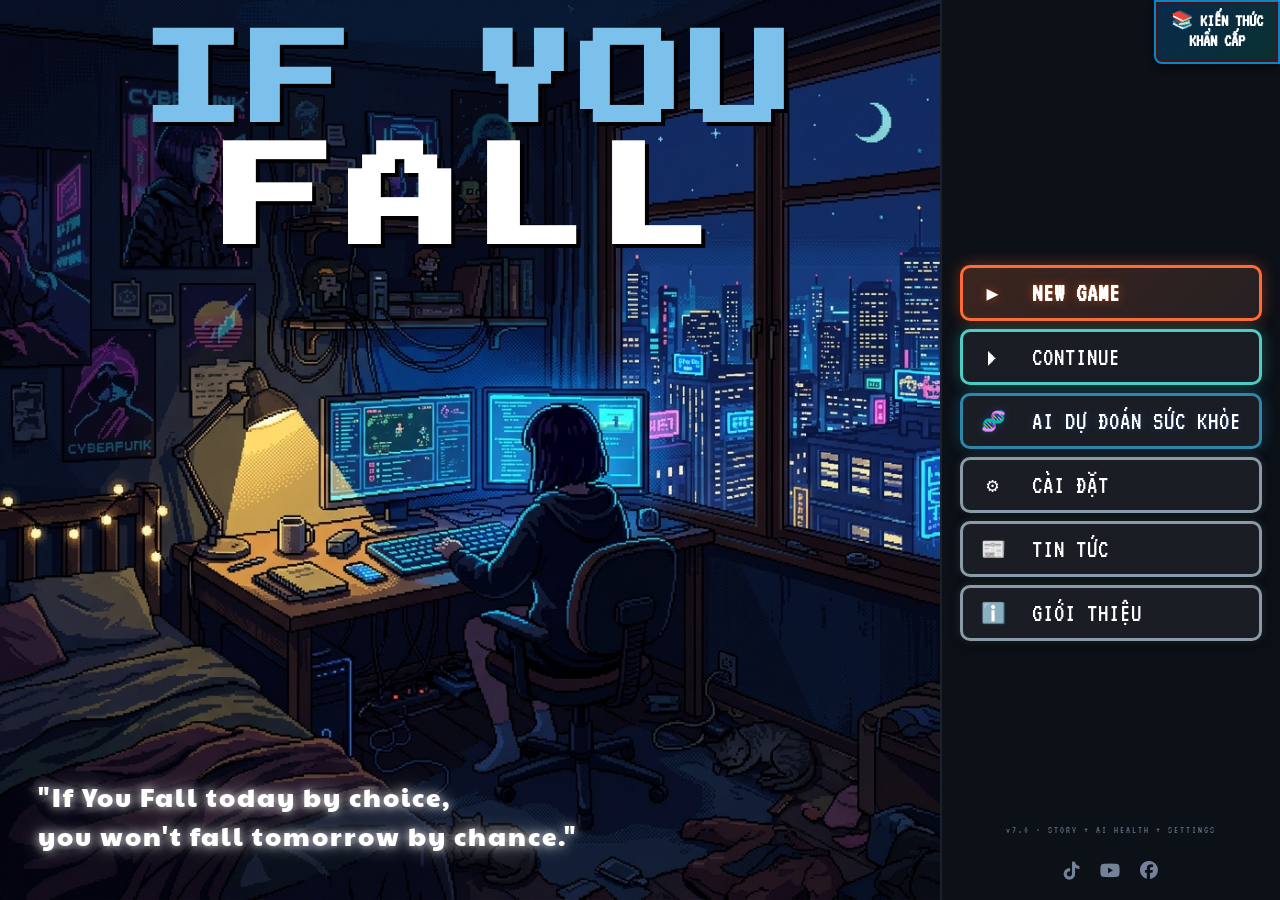
==== frontend/index.html @ eb87c03e "helo" ====
<!DOCTYPE html>
<html lang="en">

<head>
    <meta charset="UTF-8">
    <meta name="viewport" content="width=device-width, initial-scale=1.0">
    <link rel="preconnect" href="https://fonts.googleapis.com">
    <link rel="preconnect" href="https://fonts.gstatic.com" crossorigin>
    <link
        href="https://fonts.googleapis.com/css2?family=Inter:wght@400;600;700;900&family=Playfair+Display:wght@700;900&family=VT323&family=Press+Start+2P&family=Paytone+One&display=swap"
        rel="stylesheet">
    <link rel="stylesheet" href="https://cdnjs.cloudflare.com/ajax/libs/font-awesome/6.4.0/css/all.min.css">
    <title>If You Fall</title>
    <link rel="stylesheet" href="css/style.css">
</head>

<body>
    <!-- RELAXING BACKGROUND MUSIC -->
    <audio id="bgMusic" loop src="https://cdn.pixabay.com/download/audio/2022/05/27/audio_1808fbf07a.mp3?filename=ambient-piano-amp-strings-10711.mp3"></audio>

    <div class="scanlines"></div>

    <!-- MENU -->
    <div id="mainMenu" class="screen active">
        <div id="hp-container"></div>
        <canvas id="bgCanvas"></canvas>
        <div class="hero-section split-layout">
            <div class="split-left">
                <canvas id="sceneCanvas"></canvas>

                <div class="title-container">
                    <div class="main-title">
                        <h1 style="letter-spacing: 8px;">IF YOU<br><span
                                style="letter-spacing: 12px; margin-left: 5px; display: inline-block; margin-top: 15px;">FALL</span>
                        </h1>
                    </div>
                </div>

                <div class="left-text">
                    <h2
                        style="font-family: 'Paytone One', sans-serif; font-size: 26px; color: #ffffff; text-shadow: 0 0 10px rgba(255,255,255,0.8), 0 0 20px rgba(255,255,255,0.5); font-style: normal; font-weight: normal; line-height: 1.5; text-transform: none; text-align: left;">
                        "If You Fall today by choice,<br>you won't fall tomorrow by chance."
                    </h2>
                </div>
            </div>

            <div class="split-right">
                <div class="emergency-btn" onclick="openEmergencyModal()" title="Kiến thức khẩn cấp"
                    style="background:linear-gradient(135deg,rgba(0,100,200,0.3),rgba(0,180,150,0.2));border-color:#0088cc;">
                    📚 KIẾN THỨC<br>KHẨN CẤP
                </div>

                <!-- KIẾN THỨC KHẨN CẤP MODAL -->
                <div id="emergencyModal" class="emergency-overlay">
                    <div
                        style="background:linear-gradient(135deg,#0a0e1a,#0a1420);border:2px solid rgba(0,150,200,0.5);border-radius:16px;padding:24px 26px;max-width:520px;width:94vw;max-height:88vh;overflow-y:auto;box-shadow:0 0 60px rgba(0,150,255,0.25),inset 0 0 30px rgba(0,100,200,0.05);position:relative;font-family:'Inter',sans-serif;">
                        <!-- Close -->
                        <button onclick="closeEmergencyModal()"
                            style="position:absolute;top:12px;right:14px;background:transparent;border:none;color:#888;font-size:22px;cursor:pointer;line-height:1;z-index:10;"
                            title="Đóng">✕</button>
                        <!-- Header -->
                        <div style="display:flex;align-items:center;gap:12px;margin-bottom:20px;">
                            <div style="font-size:36px;text-shadow:0 0 15px rgba(0,180,255,0.5);">📚</div>
                            <div>
                                <div
                                    style="color:#00bbff;font-size:20px;font-weight:900;letter-spacing:2px;text-shadow:0 0 12px rgba(0,180,255,0.4);font-family:'VT323',monospace;">
                                    KIẾN THỨC KHẨN CẤP</div>
                                <div style="color:rgba(100,180,255,0.5);font-size:11px;letter-spacing:1px;">Danh bạ y tế
                                    · Tổ chức cứu trợ · Đường dây nóng sức khỏe</div>
                            </div>
                        </div>

                        <!-- ═══ SECTION 1: SỐ KHẨN CẤP QUỐC GIA ═══ -->
                        <div style="margin-bottom:16px;">
                            <div
                                style="color:#ff6666;font-size:12px;font-weight:800;letter-spacing:2px;margin-bottom:10px;text-transform:uppercase;border-bottom:1px solid rgba(255,50,50,0.2);padding-bottom:5px;">
                                🔴 SỐ KHẨN CẤP QUỐC GIA VIỆT NAM</div>
                            <div style="display:grid;grid-template-columns:1fr 1fr;gap:8px;">
                                <a href="tel:115" style="text-decoration:none;">
                                    <div class="ecall-btn"
                                        style="background:rgba(200,20,20,0.15);border:1.5px solid #cc2222;">
                                        <div style="font-size:24px;">🚑</div>
                                        <div style="color:#ff4444;font-size:20px;font-weight:bold;">115</div>
                                        <div style="color:#ccc;font-size:10px;">Cấp cứu Y tế</div>
                                    </div>
                                </a>
                                <a href="tel:113" style="text-decoration:none;">
                                    <div class="ecall-btn"
                                        style="background:rgba(20,60,200,0.15);border:1.5px solid #2244cc;">
                                        <div style="font-size:24px;">🚔</div>
                                        <div style="color:#4488ff;font-size:20px;font-weight:bold;">113</div>
                                        <div style="color:#ccc;font-size:10px;">Công an / Cảnh sát</div>
                                    </div>
                                </a>
                                <a href="tel:114" style="text-decoration:none;">
                                    <div class="ecall-btn"
                                        style="background:rgba(200,80,20,0.15);border:1.5px solid #cc5511;">
                                        <div style="font-size:24px;">🚒</div>
                                        <div style="color:#ff7733;font-size:20px;font-weight:bold;">114</div>
                                        <div style="color:#ccc;font-size:10px;">Cứu hỏa / PCCC</div>
                                    </div>
                                </a>
                                <a href="tel:1900599920" style="text-decoration:none;">
                                    <div class="ecall-btn"
                                        style="background:rgba(20,150,120,0.15);border:1.5px solid #118866;">
                                        <div style="font-size:24px;">🧠</div>
                                        <div style="color:#22ddaa;font-size:14px;font-weight:bold;">1900-599-920</div>
                                        <div style="color:#ccc;font-size:10px;">Sức khỏe Tâm thần</div>
                                    </div>
                                </a>
                            </div>
                        </div>

                        <!-- ═══ SECTION 2: ĐƯỜNG DÂY NÓNG Y TẾ VIỆT NAM ═══ -->
                        <div style="margin-bottom:16px;">
                            <div
                                style="color:#00d4b4;font-size:12px;font-weight:800;letter-spacing:2px;margin-bottom:10px;text-transform:uppercase;border-bottom:1px solid rgba(0,212,180,0.2);padding-bottom:5px;">
                                🏥 ĐƯỜNG DÂY NÓNG Y TẾ VIỆT NAM</div>
                            <div style="display:flex;flex-direction:column;gap:6px;">
                                <div class="ek-row"><span class="ek-icon">🏛</span>
                                    <div class="ek-info"><b>Bộ Y tế Việt Nam</b><span class="ek-desc">Tổng đài tư vấn
                                            sức khỏe</span></div><a href="tel:1900908888" class="ek-phone">1900-9088</a>
                                </div>
                                <div class="ek-row"><span class="ek-icon">💉</span>
                                    <div class="ek-info"><b>Trung tâm Chống Độc</b><span class="ek-desc">BV Bạch Mai –
                                            Ngộ độc, quá liều thuốc</span></div><a href="tel:02438693731"
                                        class="ek-phone">(024) 3869-3731</a>
                                </div>
                                <div class="ek-row"><span class="ek-icon">🫀</span>
                                    <div class="ek-info"><b>Viện Tim mạch Quốc gia</b><span class="ek-desc">Cấp cứu tim
                                            mạch, đột quỵ</span></div><a href="tel:02438688488" class="ek-phone">(024)
                                        3868-8488</a>
                                </div>
                                <div class="ek-row"><span class="ek-icon">🧠</span>
                                    <div class="ek-info"><b>BV Tâm thần TW 1</b><span class="ek-desc">Rối loạn tâm thần,
                                            trầm cảm cấp</span></div><a href="tel:02438253506" class="ek-phone">(024)
                                        3825-3506</a>
                                </div>
                                <div class="ek-row"><span class="ek-icon">🏥</span>
                                    <div class="ek-info"><b>BV Chợ Rẫy (TP.HCM)</b><span class="ek-desc">Cấp cứu đa khoa
                                            lớn nhất miền Nam</span></div><a href="tel:02838554137"
                                        class="ek-phone">(028) 3855-4137</a>
                                </div>
                                <div class="ek-row"><span class="ek-icon">🏥</span>
                                    <div class="ek-info"><b>BV Đại học Y Dược TP.HCM</b><span class="ek-desc">Cấp cứu,
                                            khám chuyên khoa</span></div><a href="tel:02838554269"
                                        class="ek-phone">(028) 3855-4269</a>
                                </div>
                                <div class="ek-row"><span class="ek-icon">🏥</span>
                                    <div class="ek-info"><b>BV Việt Đức (Hà Nội)</b><span class="ek-desc">Ngoại khoa,
                                            phẫu thuật cấp cứu</span></div><a href="tel:02438253531"
                                        class="ek-phone">(024) 3825-3531</a>
                                </div>
                                <div class="ek-row"><span class="ek-icon">👶</span>
                                    <div class="ek-info"><b>BV Nhi TW</b><span class="ek-desc">Cấp cứu nhi khoa</span>
                                    </div><a href="tel:02436273641" class="ek-phone">(024) 3627-3641</a>
                                </div>
                            </div>
                        </div>

                        <!-- ═══ SECTION 3: HỖ TRỢ SỨC KHỎE TÂM THẦN ═══ -->
                        <div style="margin-bottom:16px;">
                            <div
                                style="color:#bb88ff;font-size:12px;font-weight:800;letter-spacing:2px;margin-bottom:10px;text-transform:uppercase;border-bottom:1px solid rgba(187,136,255,0.2);padding-bottom:5px;">
                                💜 HỖ TRỢ SỨC KHỎE TÂM THẦN & PHÒNG CHỐNG TỰ TỬ</div>
                            <div style="display:flex;flex-direction:column;gap:6px;">
                                <div class="ek-row"><span class="ek-icon">📞</span>
                                    <div class="ek-info"><b>Tổng đài Tư vấn Tâm lý</b><span class="ek-desc">Hỗ trợ khủng
                                            hoảng, stress, trầm cảm (24/7)</span></div><a href="tel:1800599920"
                                        class="ek-phone" style="color:#bb88ff;">1800-5999-20</a>
                                </div>
                                <div class="ek-row"><span class="ek-icon">🤝</span>
                                    <div class="ek-info"><b>Đường dây nóng Bảo vệ Trẻ em</b><span class="ek-desc">Bạo
                                            lực, xâm hại, bóc lột trẻ em (Miễn phí)</span></div><a href="tel:111"
                                        class="ek-phone" style="color:#bb88ff;">111</a>
                                </div>
                                <div class="ek-row"><span class="ek-icon">💬</span>
                                    <div class="ek-info"><b>Tổng đài Phòng chống HIV/AIDS</b><span class="ek-desc">Tư
                                            vấn miễn phí, ẩn danh</span></div><a href="tel:18001567" class="ek-phone"
                                        style="color:#bb88ff;">1800-1567</a>
                                </div>
                                <div class="ek-row"><span class="ek-icon">🚺</span>
                                    <div class="ek-info"><b>Tổng đài Bảo vệ Phụ nữ & Trẻ em</b><span class="ek-desc">Bạo
                                            lực gia đình, xâm hại tình dục</span></div><a href="tel:18001567"
                                        class="ek-phone" style="color:#bb88ff;">1800-1567</a>
                                </div>
                            </div>
                        </div>

                        <!-- ═══ SECTION 4: TỔ CHỨC Y TẾ QUỐC TẾ ═══ -->
                        <div style="margin-bottom:16px;">
                            <div
                                style="color:#ffd700;font-size:12px;font-weight:800;letter-spacing:2px;margin-bottom:10px;text-transform:uppercase;border-bottom:1px solid rgba(255,215,0,0.2);padding-bottom:5px;">
                                🌍 TỔ CHỨC Y TẾ QUỐC TẾ</div>
                            <div style="display:flex;flex-direction:column;gap:6px;">
                                <div class="ek-row"><span class="ek-icon">🌐</span>
                                    <div class="ek-info"><b>WHO – Tổ chức Y tế Thế giới</b><span class="ek-desc">Văn
                                            phòng tại Việt Nam · who.int/vietnam</span></div><a href="tel:02439433734"
                                        class="ek-phone" style="color:#ffd700;">(024) 3943-3734</a>
                                </div>
                                <div class="ek-row"><span class="ek-icon">🔴</span>
                                    <div class="ek-info"><b>Hội Chữ Thập Đỏ Việt Nam</b><span class="ek-desc">Cứu trợ
                                            thiên tai, hiến máu, sơ cấp cứu</span></div><a href="tel:02842534354"
                                        class="ek-phone" style="color:#ffd700;">(024) 2534-354</a>
                                </div>
                                <div class="ek-row"><span class="ek-icon">🇺🇳</span>
                                    <div class="ek-info"><b>UNICEF Việt Nam</b><span class="ek-desc">Bảo vệ trẻ em, y tế
                                            cộng đồng</span></div><a href="https://www.unicef.org/vietnam"
                                        target="_blank" class="ek-phone"
                                        style="color:#ffd700;font-size:10px;">unicef.org/vietnam</a>
                                </div>
                                <div class="ek-row"><span class="ek-icon">🏥</span>
                                    <div class="ek-info"><b>MSF – Bác sĩ Không Biên giới</b><span class="ek-desc">Cứu
                                            trợ y tế khẩn cấp toàn cầu</span></div><a href="https://www.msf.org"
                                        target="_blank" class="ek-phone"
                                        style="color:#ffd700;font-size:10px;">msf.org</a>
                                </div>
                                <div class="ek-row"><span class="ek-icon">🇺🇸</span>
                                    <div class="ek-info"><b>CDC – Trung tâm Kiểm soát Bệnh tật Hoa Kỳ</b><span
                                            class="ek-desc">Thông tin dịch bệnh quốc tế</span></div><a
                                        href="https://www.cdc.gov" target="_blank" class="ek-phone"
                                        style="color:#ffd700;font-size:10px;">cdc.gov</a>
                                </div>
                                <div class="ek-row"><span class="ek-icon">📘</span>
                                    <div class="ek-info"><b>IFRC – Liên đoàn Chữ Thập Đỏ & Trăng Lưỡi Liềm</b><span
                                            class="ek-desc">Quy trình sơ cứu quốc tế</span></div><a
                                        href="https://www.ifrc.org" target="_blank" class="ek-phone"
                                        style="color:#ffd700;font-size:10px;">ifrc.org</a>
                                </div>
                            </div>
                        </div>

                        <!-- ═══ SECTION 5: SƠ CỨU NHANH ═══ -->
                        <div style="margin-bottom:14px;">
                            <div
                                style="color:#ff8844;font-size:12px;font-weight:800;letter-spacing:2px;margin-bottom:10px;text-transform:uppercase;border-bottom:1px solid rgba(255,136,68,0.2);padding-bottom:5px;">
                                ⚡ KIẾN THỨC SƠ CỨU NHANH</div>
                            <div style="display:flex;flex-direction:column;gap:8px;">
                                <div
                                    style="background:rgba(255,136,68,0.06);border:1px solid rgba(255,136,68,0.15);border-radius:10px;padding:12px 14px;">
                                    <div style="color:#ff8844;font-weight:800;font-size:13px;margin-bottom:6px;">🫀 Khi
                                        nghi ngờ ĐỘT QUỴ — Nhớ F.A.S.T</div>
                                    <div style="color:#ccc;font-size:11px;line-height:1.7;">
                                        <b style="color:#ff8844;">F</b>ace – Mặt bị méo, cười lệch một bên<br>
                                        <b style="color:#ff8844;">A</b>rms – Không giơ nổi hai tay cùng lúc<br>
                                        <b style="color:#ff8844;">S</b>peech – Nói lắp, nói ngọng bất thường<br>
                                        <b style="color:#ff8844;">T</b>ime – Gọi 115 NGAY LẬP TỨC!
                                    </div>
                                </div>
                                <div
                                    style="background:rgba(255,68,68,0.06);border:1px solid rgba(255,68,68,0.15);border-radius:10px;padding:12px 14px;">
                                    <div style="color:#ff5555;font-weight:800;font-size:13px;margin-bottom:6px;">💔 Nhồi
                                        máu Cơ tim (Heart Attack)</div>
                                    <div style="color:#ccc;font-size:11px;line-height:1.7;">
                                        1. Gọi <b style="color:#ff5555;">115</b> NGAY (Không tự lái xe đi viện).<br>
                                        2. Nới lỏng quần áo, để nạn nhân ngồi nghỉ nửa nằm kê cao đầu.<br>
                                        3. Nếu nạn nhân còn tỉnh, cho nhai kỹ 1 viên Aspirin (300mg) (trừ khi dị
                                        ứng).<br>
                                        <i style="color:#ffc107;">*Lưu ý Nữ giới: Triệu chứng có thể không đau ngực mà
                                            là <b>khó thở, buồn nôn, đau mỏi lưng/hàm/vai</b>!</i>
                                    </div>
                                </div>
                                <div
                                    style="background:rgba(255,102,102,0.06);border:1px solid rgba(255,102,102,0.15);border-radius:10px;padding:12px 14px;">
                                    <div style="color:#ff6666;font-weight:800;font-size:13px;margin-bottom:6px;">🚨
                                        Ngừng Tuần hoàn (Ngừng thở/Mất ý thức) — CPR & AED</div>
                                    <div style="color:#ccc;font-size:11px;line-height:1.7;">
                                        1. Hô lớn gọi người hỗ trợ lấy máy Khử rung tim (AED) và gọi <b>115</b>.<br>
                                        2. <b>Ép tim ngoài lồng ngực (Hands-Only CPR):</b> Đặt gót bàn tay giữa ngực, ép
                                        sâu <b>5cm</b>, tốc độ <b>100-120 lần/phút</b> (Nhịp bài hát Stayin' Alive).<br>
                                        3. Tuyệt đối không dừng lại! Ấn mạnh, ấn nhanh. Để ngực nở hết cỡ sau mỗi nhịp.
                                    </div>
                                </div>
                                <div
                                    style="background:rgba(200,100,255,0.06);border:1px solid rgba(200,100,255,0.15);border-radius:10px;padding:12px 14px;">
                                    <div style="color:#dd88ff;font-weight:800;font-size:13px;margin-bottom:6px;">🆘
                                        Hóc/Nghẹn Dị vật (Choking) — Thủ thuật Heimlich</div>
                                    <div style="color:#ccc;font-size:11px;line-height:1.7;">
                                        1. <b style="color:#ff4444;">Tuyệt đối KHÔNG</b> dùng tay vuốt ngực hoặc móc
                                        họng mù.<br>
                                        2. <b>Nếu còn ho được:</b> Khuyến khích tiếp tục ho.<br>
                                        3. <b>Nếu không ho/nói được (tím tái):</b> Đứng sau lưng, vòng 2 tay ôm ngực.
                                        Đặt 1 nắm đấm ngay dưới mũi ức (trên rốn), tay kia bọc lấy. <br>
                                        4. <b>Giật mạnh</b> và đột ngột tay theo hướng từ trước ra sau, từ dưới lên trên
                                        5 lần.
                                    </div>
                                </div>
                                <div
                                    style="background:rgba(255,200,0,0.06);border:1px solid rgba(255,200,0,0.15);border-radius:10px;padding:12px 14px;">
                                    <div style="color:#ffcc00;font-weight:800;font-size:13px;margin-bottom:6px;">🔥 Sơ
                                        cứu Bỏng & Chảy máu lớn</div>
                                    <div style="color:#ccc;font-size:11px;line-height:1.7;">
                                        <b>Bỏng:</b> Xả dưới nước mát 15-20 phút. KHÔNG bôi kem đánh răng/nước mắm.
                                        KHÔNG dùng đá lạnh.<br>
                                        <b>Chảy máu lớn:</b> Lấy vải/gạc sạch <b>ấn giữ thật chặt</b> trực tiếp lên vết
                                        thương. Không gỡ gạc cũ ra nếu máu thấm qua, đắp thêm lớp mới lên.
                                    </div>
                                </div>
                            </div>
                        </div>

                        <!-- Disclaimer -->
                        <div
                            style="margin-top:10px;padding:10px 12px;background:rgba(0,150,255,0.05);border:1px solid rgba(0,150,255,0.15);border-radius:8px;color:rgba(100,180,255,0.6);font-size:11px;line-height:1.6;">
                            📌 Các số điện thoại trên là số thực tế tại Việt Nam. Nhấn vào số để gọi trực tiếp trên
                            thiết bị di động. Trong mọi trường hợp khẩn cấp, hãy gọi <b style="color:#ff4444;">115</b>
                            đầu tiên.
                        </div>
                    </div>
                </div>

                <div class="menu-nav sidebar-nav">
                    <button class="mbtn pri" onclick="openCharacterSelect()"><span class="ico">▶</span>NEW GAME</button>
                    <button class="mbtn" onclick="continueGame()"><span class="ico">⏵</span>CONTINUE</button>
                    <div class="mdiv"></div>
                    <button class="mbtn ai-btn" onclick="openAI()"><span class="ico">🧬</span>AI Dự Đoán Sức Khỏe</button>
                    <div class="mdiv"></div>
                    <button class="mbtn sett-btn-m" onclick="openSettings()"><span class="ico">⚙</span>CÀI ĐẶT</button>
                    <button class="mbtn" onclick="openNews()"><span class="ico">📰</span>TIN TỨC</button>
                    <button class="mbtn" onclick="openAppContent()"><span class="ico">ℹ️</span>GIỚI THIỆU</button>
                </div>

                <div class="menu-foot sidebar-foot">
                    <p>v7.0 · STORY + AI HEALTH + SETTINGS</p>
                    <div class="social-links">
                        <a href="https://www.tiktok.com/" target="_blank" rel="noopener noreferrer" class="tk" title="TikTok"><i class="fa-brands fa-tiktok"></i></a>
                        <a href="https://www.youtube.com/watch?v=dYB7VcezE_0" class="yt" title="YouTube" target="_blank"
                            rel="noopener noreferrer"><i class="fa-brands fa-youtube"></i></a>
                        <a href="https://www.facebook.com/" target="_blank" rel="noopener noreferrer" class="fb" title="Facebook"><i class="fa-brands fa-facebook"></i></a>
                    </div>
                </div>
            </div>

        </div>

    </div>

    <!-- APP CONTENT SCREEN -->
    <div id="appContentScreen" class="screen" style="overflow-y:auto; flex-direction:column; background:#0b0e14;">
        <button class="news-back-btn" onclick="backToMenu()">QUAY LẠI MENU</button>
        <div class="ac-section"
            style="padding: 100px 20px 120px; min-height:100vh; position:relative; overflow:visible;">
            <div class="ac-header">
                <h2>GIỚI THIỆU <span>CÔNG NGHỆ AI</span></h2>
                <p style="max-width: 900px; margin: 15px auto 0; font-size: 16px; line-height: 1.8; color: rgba(255, 255, 255, 0.85); text-align: justify;">
                    "If You Fall" là dự án tiên phong <b>đánh mạnh vào nhận thức người dùng</b> và mang <b>tính lan tỏa cộng đồng cao</b>. Chúng tôi ứng dụng công nghệ Trí Tuệ Nhân Tạo (AI) vào việc giáo dục và phòng ngừa các bệnh lý nguy hiểm mang tính thời đại: <b>Đột quỵ</b> và <b>Nhồi máu cơ tim</b>. 
                    <br><br>
                    Thay vì những lời khuyên y tế sáo rỗng, hệ thống mô phỏng thực tế hậu quả khôn lường của những thói quen tưởng chừng vô hại như: tắm đêm, thức trắng cày deadline, lạm dụng chất kích thích hay nhịn ăn liên tục. Thông qua 3 trụ cột công nghệ cốt lõi: <b>Công cụ Phân tích rủi ro Đột quỵ bằng AI</b>, <b>Môi trường giả lập sinh tồn tương tác 100%</b>, và <b>Chatbot Bác Sĩ Cấp Cứu Trực Tuyến</b>, chúng tôi trao cho bạn cơ hội nhìn thấy "tương lai" sức khỏe của chính mình trước khi quá muộn.
                </p>
            </div>
            <!-- Premium Upgrade -->
            <style>
                .premium-grid {
                    display: flex;
                    gap: 40px;
                    justify-content: center;
                    flex-wrap: wrap;
                    margin-top: 40px;
                    width: 100%;
                    max-width: 1200px;
                    margin-left: auto;
                    margin-right: auto;
                }

                .premium-card {
                    background: linear-gradient(145deg, rgba(15, 25, 35, 0.7), rgba(5, 10, 15, 0.9));
                    border: 1px solid rgba(0, 212, 180, 0.2);
                    border-radius: 16px;
                    padding: 30px;
                    width: calc(33.333% - 27px);
                    min-width: 320px;
                    box-shadow: 0 10px 30px rgba(0, 0, 0, 0.5), inset 0 0 20px rgba(0, 212, 180, 0.05);
                    transition: all 0.3s ease;
                    position: relative;
                    overflow: hidden;
                    text-align: left;
                }

                .premium-card:hover {
                    transform: translateY(-5px);
                    border-color: rgba(0, 212, 180, 0.6);
                    box-shadow: 0 15px 40px rgba(0, 212, 180, 0.2), inset 0 0 30px rgba(0, 212, 180, 0.1);
                }

                .premium-icon {
                    font-size: 45px;
                    color: #00d4b4;
                    margin-bottom: 25px;
                    text-shadow: 0 0 15px rgba(0, 212, 180, 0.5);
                }

                .premium-card h3 {
                    font-size: 24px;
                    color: #fff;
                    margin-bottom: 15px;
                    font-weight: 700;
                    line-height: 1.4;
                }

                .premium-card p {
                    font-size: 15px;
                    color: #a0aab5;
                    line-height: 1.7;
                    margin-bottom: 25px;
                }

                .details-content {
                    display: none;
                    margin-top: 20px;
                    padding-top: 20px;
                    border-top: 1px solid rgba(255, 255, 255, 0.1);
                    font-size: 14px;
                    color: #d8e2f0;
                    line-height: 1.8;
                    animation: fadeIn 0.4s ease;
                }

                .details-content ul {
                    padding-left: 20px;
                    margin-top: 15px;
                }

                .details-content li {
                    margin-bottom: 10px;
                    list-style: disc;
                }

                .details-content.open {
                    display: block;
                }

                .ac-btn-premium {
                    background: transparent;
                    color: #00d4b4;
                    border: 1px solid #00d4b4;
                    padding: 12px 24px;
                    border-radius: 8px;
                    font-size: 14px;
                    font-weight: bold;
                    cursor: pointer;
                    transition: all 0.2s;
                    letter-spacing: 1px;
                }

                .ac-btn-premium:hover {
                    background: #00d4b4;
                    color: #000;
                    box-shadow: 0 0 15px rgba(0, 212, 180, 0.5);
                }

                @keyframes fadeIn {
                    from {
                        opacity: 0;
                        transform: translateY(-10px);
                    }

                    to {
                        opacity: 1;
                        transform: translateY(0);
                    }
                }
            </style>
            <div class="premium-grid">
                <div class="premium-card">
                    <div class="premium-icon"><i class="fa-solid fa-brain"></i></div>
                    <h3>AI Tầm Soát Đột Quỵ</h3>
                    <p>Hệ thống học máy phân tích sâu vào các thói quen cực đoan (như tắm đêm, thức khuya, stress mãn tính) kết hợp với bệnh lý tim mạch để đưa ra mức độ cảnh báo Đột quỵ.</p>
                    <button class="ac-btn-premium" onclick="this.nextElementSibling.classList.toggle('open')">CHI TIẾT
                        <i class="fa-solid fa-arrow-down" style="margin-left: 5px;"></i></button>
                    <div class="details-content">
                        <strong style="color: #ffcc00;">CƠ CHẾ CHUYÊN SÂU:</strong>
                        <ul>
                            <li>Nhận diện trực tiếp các yếu tố kích hoạt nhồi máu cơ tim.</li>
                            <li>Dựa trên cơ sở dữ liệu y khoa chuẩn (WHO, AHA, MIMIC-IV).</li>
                            <li>Báo cáo kết quả trực quan dưới dạng chỉ số rủi ro (%) và phác đồ.</li>
                        </ul>
                        <button onclick="openAI()"
                            style="margin-top:15px; padding: 10px 20px; background: #00d4b4; color: #000; border: none; border-radius: 6px; cursor: pointer; font-weight: bold; width: 100%;">TẦM SOÁT NGAY <i class="fa-solid fa-stethoscope"></i></button>
                    </div>
                </div>

                <div class="premium-card">
                    <div class="premium-icon"><i class="fa-solid fa-gamepad"></i></div>
                    <h3>Mô phỏng 4 Số phận</h3>
                    <p>Nhập vai vào 4 nhân vật (Minh, Lan, Hùng, Khánh) với những gánh nặng tài chính, nợ nần và hoàn cảnh sống khác biệt. Trải nghiệm cảm giác đánh đổi sinh mệnh lấy đồng tiền.</p>
                    <button class="ac-btn-premium" onclick="this.nextElementSibling.classList.toggle('open')">CHI TIẾT
                        <i class="fa-solid fa-arrow-down" style="margin-left: 5px;"></i></button>
                    <div class="details-content">
                        <strong style="color: #ffcc00;">TRẢI NGHIỆM ĐỘC ĐÁO:</strong>
                        <ul>
                            <li>Bắt buộc người chơi phải liên tục OT, bỏ bữa, cắt giảm giấc ngủ.</li>
                            <li>Mô phỏng tình trạng "Kiệt sức cơ thể" (Fatigue) dẫn đến sốc nhiệt.</li>
                        </ul>
                        <button onclick="openCharacterSelect()"
                            style="margin-top:15px; padding: 10px 20px; background: #00d4b4; color: #000; border: none; border-radius: 6px; cursor: pointer; font-weight: bold; width: 100%;">CHƠI GAME NGAY <i class="fa-solid fa-play"></i></button>
                    </div>
                </div>

                <div class="premium-card">
                    <div class="premium-icon"><i class="fa-solid fa-user-doctor"></i></div>
                    <h3>Bác Sĩ Trực Tuyến AI</h3>
                    <p>Trợ lý y tế thông minh ảo hoạt động 24/7, được huấn luyện để phản ứng với các dấu hiệu nhận biết (F.A.S.T) của đột quỵ não và nhồi máu cơ tim cấp.</p>
                    <button class="ac-btn-premium" onclick="this.nextElementSibling.classList.toggle('open')">CHI TIẾT
                        <i class="fa-solid fa-arrow-down" style="margin-left: 5px;"></i></button>
                    <div class="details-content">
                        <strong style="color: #ffcc00;">NĂNG LỰC TƯƠNG TÁC CAO CẤP:</strong>
                        <ul>
                            <li>Phát hiện tức thì các triệu chứng nguy hiểm (Tê yếu nửa người).</li>
                            <li>Hướng dẫn sơ cứu khẩn cấp từng bước chờ xe cứu thương.</li>
                        </ul>
                        <button onclick="openChat()"
                            style="margin-top:15px; padding: 10px 20px; background: #00d4b4; color: #000; border: none; border-radius: 6px; cursor: pointer; font-weight: bold; width: 100%;">TRÒ CHUYỆN VỚI AI <i class="fa-solid fa-comment"></i></button>
                    </div>
                </div>
            </div>
        </div>
    </div>

    <!-- STORY -->
    <div id="storyScreen" class="screen">
        <canvas id="storyBg" style="position:absolute;inset:0;width:100%;height:100%"></canvas>
        <canvas id="pixelIntroCanvas" style="position:absolute;inset:0;width:100%;height:100%;z-index:10"></canvas>
        <div class="story-box" id="storyBox">
            <div class="story-scroll" id="storyScroll"></div>
            <div class="story-controls" id="storyControls"></div>
        </div>
    </div>

    <!-- GAME -->
    <div id="gameScreen" class="screen">
        <!-- PREMIUM MAP HUD -->
        <div class="map-hud-overlay">
            <!-- Top Left: Building List -->
            <div class="dropdown-map">
                <button class="dropdown-map-btn"
                    onclick="document.getElementById('mapLocListWrap').classList.toggle('show')">
                    <i class="fas fa-map-marked-alt"></i> BẢN ĐỒ PHỐ CỔ <i class="fas fa-chevron-down"
                        style="font-size:10px;margin-left:5px"></i>
                </button>
                <div id="mapLocListWrap" class="dropdown-map-content">
                    <div id="mapLocList"></div>
                </div>
            </div>

            <!-- Bottom Left: D-Pad Omitted -->
            <!-- Bottom Right: Action Button Omitted -->
        </div>

        <div class="road-hazard" id="roadHazard"
            style="position:fixed; bottom: 40px; left: 50%; transform: translateX(-50%); z-index: 9999;">⚠ NGUY HIỂM:
            SẮP BƯỚC RA ĐƯỜNG LỚN!</div>
        <div class="hud compact-hud">
            <div class="money-hud compact">
                <div class="money-top">
                    <div class="m-left">💰 <span id="moneyV">0đ</span></div>
                    <div class="m-right" id="moneyGoal">Mục tiêu: 50M</div>
                </div>
                <div class="money-prog">
                    <div class="money-fill" id="moneyFill" style="width:0%"></div>
                </div>
            </div>
            <div id="questContainer" class="quest-container" style="display:none;">
                <div class="q-header">📜 NHIỆM VỤ</div>
                <div id="questList"></div>
            </div>
            <div class="hud-box compact">
                <div class="hw">
                    <div class="hw-left">NGÀY <span id="dayNum">1</span></div>
                    <div class="hw-right">
                        <span class="hw-lv">LV <span id="lvlNum">1</span></span>
                        <span class="hw-sep">·</span>
                        <span id="diffLbl" class="hw-diff">BÌNH THƯỜNG</span>
                    </div>
                </div>
                <div class="stats-grid">
                    <div class="hs mini" id="timeContainer">
                        <div class="s-ico ico-time">🕒</div>
                        <div class="s-bar">
                            <div class="s-label-row">
                                <span class="s-label" id="hudTiLabel">THỜI GIAN</span>
                                <div class="bv" id="hourDisp">06:00</div>
                            </div>
                            <div class="bw">
                                <div class="bf" id="timeB" style="width:25%"></div>
                            </div>
                        </div>
                    </div>
                    <div class="hs mini">
                        <div class="s-ico ico-en">⚡</div>
                        <div class="s-bar">
                            <div class="s-label-row">
                                <span class="s-label" id="hudEnLabel">NĂNG LƯỢNG</span>
                                <div class="bv" id="enV">100%</div>
                            </div>
                            <div class="bw">
                                <div class="bf" id="enB" style="width:100%"></div>
                            </div>
                        </div>
                    </div>
                    <div class="hs mini">
                        <div class="s-ico ico-hp">❤️</div>
                        <div class="s-bar">
                            <div class="s-label-row">
                                <span class="s-label" id="hudHpLabel">SỨC KHỎE</span>
                                <div class="bv" id="hpV">100%</div>
                            </div>
                            <div class="bw">
                                <div class="bf" id="hpB" style="width:100%"></div>
                            </div>
                        </div>
                    </div>
                    <div class="hs mini" id="faContainer">
                        <div class="s-ico ico-fa">😴</div>
                        <div class="s-bar">
                            <div class="s-label-row">
                                <span class="s-label" id="hudFaLabel">MỆT MỎI</span>
                                <div class="bv" id="faV">0%</div>
                            </div>
                            <div class="bw">
                                <div class="bf" id="faB" style="width:0%"></div>
                            </div>
                        </div>
                    </div>
                    <div class="hs mini" id="huContainer">
                        <div class="s-ico ico-hu">🍚</div>
                        <div class="s-bar">
                            <div class="s-label-row">
                                <span class="s-label" id="hudHuLabel">ĐỘ NO</span>
                                <div class="bv" id="huV">100/100</div>
                            </div>
                            <div class="bw">
                                <div class="bf" id="huB" style="width:100%"></div>
                            </div>
                        </div>
                    </div>
                    <div class="hs mini" id="knContainer">
                        <div class="s-ico ico-kn">📚</div>
                        <div class="s-bar">
                            <div class="s-label-row">
                                <span class="s-label" id="hudKnLabel">TRI THỨC</span>
                                <div class="bv" id="knV">0</div>
                            </div>
                            <div class="bw">
                                <div class="bf" id="knB" style="width:0%"></div>
                            </div>
                        </div>
                    </div>
                    <!-- Weight HUD for Khanh -->
                    <div class="hs mini" id="weightContainer" style="display:none; border-color:#f59e0b;">
                        <div class="s-ico" style="color:#f59e0b;">⚖️</div>
                        <div class="s-bar">
                            <div class="s-label-row">
                                <span class="s-label" style="color:#f59e0b;">CÂN NẶNG</span>
                                <div class="bv" id="weightV" style="color:#fcd34d;">100.0 kg</div>
                            </div>
                            <div class="bw" style="background:rgba(245,158,11,0.2);">
                                <div class="bf" id="weightB" style="width:100%; background:#f59e0b; transition: width 0.5s;"></div>
                            </div>
                        </div>
                    </div>
                </div>
            </div>

            <div class="hi" id="hiPanel">
                <div id="hiStatusWrapper">
                    <span id="lblStatus">TRẠNG THÁI:</span>
                    <span id="emH">😊</span>
                    <span id="rkH">BÌNH THƯỜNG</span>
                </div>
            </div>
            <div class="hwarn" id="hwarn">⚠ NGUY HIỂM — QUÁ MỆT MỎI!</div>
        </div>
        <div class="game-main">
            <canvas id="gameCanvas" width="1200" height="620"></canvas>
            
            <!-- Gym Progress Overlay -->
            <div id="gymProgressOverlay" style="display:none; position:absolute; top:50%; left:50%; transform:translate(-50%, -50%); background:rgba(0,0,0,0.8); border:2px solid #34d399; border-radius:12px; padding:20px; z-index:10000; text-align:center; min-width:300px; box-shadow:0 0 20px rgba(52,211,153,0.5);">
                <div style="font-size:24px; color:#34d399; margin-bottom:10px; font-weight:bold;"><i class="fas fa-dumbbell"></i> ĐANG TẬP GYM...</div>
                <div style="width:100%; height:20px; background:rgba(255,255,255,0.1); border-radius:10px; overflow:hidden;">
                    <div id="gymProgressBar" style="width:0%; height:100%; background:linear-gradient(90deg, #10b981, #34d399); transition: width 0.1s linear;"></div>
                </div>
                <div id="gymProgressText" style="margin-top:10px; color:#fff; font-size:14px;">Đốt mỡ: 0.0 kg</div>
            </div>
            <!-- Mission Board -->
            <div id="missionBoard" style="display:none; position:absolute; bottom:10px; left:10px; width:280px; max-height:200px; background:linear-gradient(135deg, rgba(10,14,24,0.95), rgba(15,20,35,0.92)); border:1px solid rgba(122,173,255,0.3); border-radius:12px; padding:10px 12px; z-index:50; font-family:'Inter',sans-serif; overflow-y:auto; box-shadow:0 4px 20px rgba(0,0,0,0.6);">
                <div style="display:flex;align-items:center;justify-content:space-between;margin-bottom:6px;">
                    <span style="font-size:11px;font-weight:900;color:#7aadff;letter-spacing:1px;">📋 NHIỆM VỤ CHÍNH</span>
                    <span id="missionToggle" onclick="toggleMissionBoard()" style="cursor:pointer;font-size:10px;color:#aaa;">▼</span>
                </div>
                <div id="missionList" style="font-size:11px;color:#ddd;line-height:1.7;"></div>
            </div>
            <button class="g-back" onclick="backToMenu()">← MENU</button>
        </div>
    </div>
    <div class="itip" id="itip">[ E ] TƯƠNG TÁC</div>
    <div class="chint">WASD: Di chuyển · E: Tương tác · ESC: Menu · ⏳ Thời gian theo giờ</div>
    <div class="vig" id="vig"></div>

    <!-- NPC Dialogue overlay -->
    <div class="dialogue-overlay" id="npcDialogueOverlay">
        <div class="dialogue-box">
            <div class="dialogue-header">
                <span class="d-icon" id="dIcon">👤</span>
                <span class="d-name" id="dName">Name</span>
            </div>
            <div class="dialogue-text" id="dText">Hello.</div>
            <div class="dialogue-options" id="dOptions"></div>
        </div>
    </div>

    <!-- Event overlay -->
    <div class="event-overlay" id="evOverlay">
        <div class="event-box">
            <div class="ev-chapter" id="evChapter"></div>
            <div class="ev-title" id="evTitle"></div>
            <div class="ev-text" id="evText"></div>
            <div class="ev-impact">
                <div class="ei-lbl">PHÁT SINH CHI PHÍ</div>
                <div class="ei-val" id="evVal"></div>
                <div class="ei-new" id="evNew"></div>
            </div>
            <button class="ev-confirm" onclick="closeEvent()">TÔI HIỂU — TIẾP TỤC →</button>
        </div>
    </div>

    <!-- NEWS SCREEN -->
    <div id="newsScreen" class="screen">
        <button class="news-back-btn" onclick="backToMenu()">BACK TO MENU</button>
        <div class="news-screen-wrap">
            <div class="news-header">
                <div style="display:flex; justify-content:space-between; align-items:center; width:100%;">
                    <div>
                        <h2 id="newsTitle">TIN TỨC & <span>Y HỌC</span></h2>
                        <p id="newsSub">Cập nhật những thông tin y tế và sức khỏe mới nhất</p>
                    </div>
                    <button onclick="renderNews()" style="background:#00d4b4; color:#000; border:none; padding:10px 20px; border-radius:6px; cursor:pointer; font-weight:bold; transition:all 0.3s; box-shadow:0 0 10px rgba(0,212,180,0.4);" onmouseover="this.style.transform='scale(1.05)'" onmouseout="this.style.transform='scale(1)'"><i class="fa-solid fa-rotate-right"></i> TẢI LẠI BÁO MỚI</button>
                </div>
            </div>
            <div class="news-grid" id="newsGrid">
                <!-- news cards will be injected here via JS -->
            </div>
        </div>
    </div>

    <!-- LỚP BẢO VỆ 1: AI DISCLAIMER MODAL -->
    <div id="aiDisclaimerModal" class="emergency-overlay">
        <div style="background:linear-gradient(135deg,#0a0e1a,#1a0a0a);border:2px solid #cc2222;border-radius:16px;padding:30px;max-width:500px;width:90vw;box-shadow:0 0 60px rgba(200,30,30,0.4);position:relative;font-family:'Inter',sans-serif;text-align:center;">
            <div style="font-size:48px;margin-bottom:15px;text-shadow:0 0 20px rgba(200,30,30,0.8);">⚠️</div>
            <h2 style="color:#ff4444;font-size:24px;font-weight:900;margin-bottom:15px;letter-spacing:1px;">CẢNH BÁO Y TẾ</h2>
            <p style="color:#ddd;font-size:14px;line-height:1.6;margin-bottom:25px;">
                Mô phỏng AI này <b>KHÔNG PHẢI CHẨN ĐOÁN Y KHOA</b>. Nội dung chỉ mang tính chất tham khảo, không thể thay thế việc thăm khám bệnh trực tiếp với bác sĩ chuyên khoa. Trong trường hợp khẩn cấp, vui lòng gọi ngay 115.
            </p>
            <label style="display:flex;align-items:flex-start;gap:12px;background:rgba(255,255,255,0.05);padding:15px;border-radius:8px;cursor:pointer;margin-bottom:25px;text-align:left;border:1px solid rgba(255,255,255,0.1);">
                <input type="checkbox" id="disclaimerCheck" onchange="toggleAIDisclaimerBtn()" style="width:20px;height:20px;margin-top:2px;accent-color:#cc2222;cursor:pointer;">
                <span style="color:#aaa;font-size:13px;line-height:1.4;">Tôi đã đọc, hiểu và đồng ý không dùng công cụ này thay thế bác sĩ.</span>
            </label>
            <div style="display:flex;gap:15px;">
                <button onclick="closeAIDisclaimer()" style="flex:1;background:transparent;border:1px solid #666;color:#ccc;padding:12px;border-radius:8px;font-weight:bold;cursor:pointer;transition:all 0.2s;" onmouseover="this.style.background='rgba(255,255,255,0.1)'" onmouseout="this.style.background='transparent'">HỦY BỎ</button>
                <button id="disclaimerBtn" onclick="agreeAIDisclaimer()" disabled style="flex:1;background:#cc2222;border:none;color:#fff;padding:12px;border-radius:8px;font-weight:bold;cursor:not-allowed;opacity:0.5;transition:all 0.2s;">TIẾP TỤC</button>
            </div>
        </div>
    </div>

    <!-- AI -->
    <div id="aiScreen" class="screen">
        <!-- LỚP BẢO VỆ 2: STICKY BANNER -->
        <div style="position: fixed; top: 0; left: 0; width: 100%; background: #cc2222; color: #fff; z-index: 100000; padding: 10px 20px; font-weight: bold; text-align: center; box-shadow: 0 4px 15px rgba(200, 30, 30, 0.6); font-family: 'Inter', sans-serif; display: flex; flex-direction: column; gap: 4px;">
            <div style="font-size: 13px; letter-spacing: 1px; text-transform: uppercase;">⚠️ Mô phỏng AI Không phải chẩn đoán y khoa!</div>
            <div style="font-size: 11px; font-weight: normal; color: rgba(255,255,255,0.9);">Trong trường hợp khẩn cấp, VUI LÒNG GỌI NGAY: 📞 <a href="tel:115" style="color:#ffeb3b;text-decoration:none;font-weight:bold;padding:0 5px;">115 (Cấp cứu)</a> hoặc 📞 <a href="tel:113" style="color:#ffeb3b;text-decoration:none;font-weight:bold;padding:0 5px;">113 (Công an)</a></div>
        </div>

        <button class="news-back-btn" style="top: 75px; z-index: 99999;" onclick="backToMenu()">QUAY LẠI MENU</button>
        <div class="ai-left">
            <div class="ai-header">
                <div class="ai-tag">HEALTH MONITOR AI · v2.4</div>
                <h2>DỰ ĐOÁN TUỔI THỌ</h2>
                <p>Nhập thông tin lối sống để AI phân tích và dự đoán tuổi thọ ước tính.</p>
            </div>
            <div class="ai-form-area">
                <div class="ai-section">
                    <div class="ai-section-title">THÔNG TIN CƠ BẢN</div>
                    <div class="ai-field"><label id="lbl_ai_age">TUỔI HIỆN TẠI</label><input type="number" id="ai_age"
                            value="30" min="1" max="120"
                            onblur="if(this.value<1)this.value=1;if(this.value>120)this.value=120;"></div>
                    <div class="ai-field"><label id="lbl_ai_job">NGHỀ NGHIỆP HIỆN TẠI</label>
                        <select id="ai_job">
                            <option value="ky_thuat">Nhóm Kỹ thuật (Sản xuất, Sửa chữa, Xây dựng...)</option>
                            <option value="nghiep_vu">Nhóm Nghiệp vụ (Hành chính, Kế toán, Lập trình...)</option>
                            <option value="xa_hoi">Nhóm Xã hội (Giáo dục, Y tế, Phục vụ cộng đồng...)</option>
                            <option value="quan_ly">Nhóm Quản lý (Doanh nhân, Quản lý dự án, Giám đốc...)</option>
                            <option value="khoa_hoc">Nhóm Khoa học (Nghiên cứu, Phân tích, Y dược...)</option>
                            <option value="nghe_thuat">Nhóm Nghệ thuật (Sáng tạo, Thiết kế, Truyền thông...)</option>
                            <option value="lao_dong_nang">Nhóm Lao động chân tay (Thợ mỏ, Nông nghiệp, Bốc vác...)
                            </option>
                            <option value="khong_co" style="color:#ffaa00;font-weight:bold;">Chưa có nghề nghiệp / Thất nghiệp / Nghỉ hưu</option>
                        </select>
                    </div>

                </div>
                <div class="ai-section">
                    <div class="ai-section-title">CHỈ SỐ THỂ TRẠNG</div>
                    <div class="ai-field"><label id="lbl_ai_gender">GIỚI TÍNH</label>
                        <select id="ai_gender">
                            <option value="male">Nam</option>
                            <option value="female">Nữ</option>
                        </select>
                    </div>
                    <div class="ai-field"><label id="lbl_ai_height">CHIỀU CAO (cm)</label><input type="number"
                            id="ai_height" value="170" min="50" max="250"
                            onblur="if(this.value<50)this.value=50;if(this.value>250)this.value=250;calcBMI()"
                            oninput="calcBMI()"></div>
                    <div class="ai-field"><label id="lbl_ai_weight">CÂN NẶNG (kg)</label><input type="number"
                            id="ai_weight" value="65" min="10" max="300"
                            onblur="if(this.value<10)this.value=10;if(this.value>300)this.value=300;calcBMI()"
                            oninput="calcBMI()"></div>
                    <div class="ai-field"><label id="lbl_ai_bmi">BMI (kg/m²)</label><input type="text" id="ai_bmi"
                            value="22.5" readonly
                            style="background:rgba(255,255,255,0.05);color:#2979ff;font-weight:bold"></div>
                </div>
                <div class="ai-section">
                    <div class="ai-section-title">CHỈ SỐ Y TẾ KHÁCH QUAN</div>
                    <div class="ai-field"><label>HUYẾT ÁP (Blood Pressure)</label>
                        <select id="ai_blood_pressure">
                            <option value="1" selected>Rất tốt / Bình thường (90/60 – 120/80 mmHg)</option>
                            <option value="0">Bình thường cao (120/80 – 129/84 mmHg)</option>
                            <option value="-1">Tiền tăng huyết áp (130/85 – 139/89 mmHg)</option>
                            <option value="-3">Tăng huyết áp độ 1 (140/90 – 159/99 mmHg)</option>
                            <option value="-6">Tăng huyết áp độ 2 (160/100 – 179/109 mmHg)</option>
                            <option value="-10">Cơn tăng huyết áp khẩn cấp (≥180/110 mmHg)</option>
                            <option value="-2">Huyết áp thấp (&lt;90/60 mmHg — thường xuyên chóng mặt)</option>
                            <option value="0">Chưa từng đo / Không rõ</option>
                        </select>
                    </div>
                    <div class="ai-field"><label>ĐƯỜNG HUYẾT LÚC ĐÓI (Glucose)</label>
                        <select id="ai_blood_sugar">
                            <option value="1" selected>Rất tốt / Bình thường (3.9 – 5.5 mmol/L)</option>
                            <option value="0">Bình thường cao (5.6 – 6.0 mmol/L)</option>
                            <option value="-2">Tiền tiểu đường (6.1 – 6.9 mmol/L)</option>
                            <option value="-4">Tiểu đường nhẹ (&gt;7.0 mmol/L, kiểm soát được)</option>
                            <option value="-7">Tiểu đường nặng (&gt;10.0 mmol/L, kiểm soát kém)</option>
                            <option value="-2">Hay bị hạ đường huyết (&lt;3.9 mmol/L)</option>
                            <option value="0">Chưa từng đo / Không rõ</option>
                        </select>
                    </div>
                    <div class="ai-field"><label>NHỊP TIM TĨNH (Resting Heart Rate)</label>
                        <select id="ai_heart_rate">
                            <option value="2" selected>Rất tốt (60 - 75 nhịp/phút)</option>
                            <option value="0">Bình thường (76 - 85 nhịp/phút)</option>
                            <option value="-2">Hơi cao (86 - 95 nhịp/phút)</option>
                            <option value="-5">Nhanh (&gt;100 nhịp/phút trong lúc nghỉ ngơi)</option>
                            <option value="-3">Chậm dị thường (&lt;50 nhịp/phút, không phải VĐV)</option>
                            <option value="0">Chưa từng đo / Không rõ</option>
                        </select>
                    </div>
                    <div class="ai-field"><label>CHỈ SỐ MỠ MÁU (Cholesterol/Triglyceride)</label>
                        <select id="ai_cholesterol">
                            <option value="1" selected>Rất tốt (Dưới mức bình thường)</option>
                            <option value="0">Bình thường</option>
                            <option value="-3">Hơi cao (Cần điều chỉnh ăn uống)</option>
                            <option value="-7">Rất cao (Đang dùng thuốc hoặc mỡ máu cao báo động)</option>
                            <option value="0">Chưa từng xét nghiệm / Không rõ</option>
                        </select>
                    </div>
                </div>
                <div class="ai-section">
                    <div class="ai-section-title">TIỀN SỬ TIM MẠCH & BỆNH LÝ</div>
                    <div class="ai-field"><label>BỆNH MẠN TÍNH ĐANG MẮC</label>
                        <div class="ai-check-group" id="ai_chronic">
                            <div class="ai-check" data-val="tim_mach" onclick="toggleCheck(this)">🫀 Bệnh Tim Mạch (Suy tim/Mạch vành)</div>
                            <div class="ai-check" data-val="huyet_ap" onclick="toggleCheck(this)">🩸 Tăng Huyết Áp</div>
                            <div class="ai-check" data-val="tieu_duong" onclick="toggleCheck(this)">🩸 Tiểu đường (Đái tháo đường)</div>
                            <div class="ai-check" data-val="mo_mau" onclick="toggleCheck(this)">🛢️ Mỡ máu cao (Rối loạn Lipid máu)</div>
                            <div class="ai-check" data-val="roi_loan_nhip_tim" onclick="toggleCheck(this)">💓 Rối loạn nhịp tim / Rung nhĩ</div>
                        </div>
                    </div>
                    <div class="ai-field"><label>TIỀN SỬ GIA ĐÌNH (Bố, Mẹ, Anh Chị Em Ruột)</label>
                        <select id="ai_surgery">
                            <option value="none">Không có ai mắc bệnh lý nghiêm trọng</option>
                            <option value="minor">Có người mắc Huyết áp cao / Tiểu đường</option>
                            <option value="major" style="color:#ff6b6b;font-weight:bold;">Từng có người bị ĐỘT QUỴ hoặc Nhồi Máu Cơ Tim</option>
                        </select>
                    </div>
                    <div class="ai-field"><label>GHI CHÚ THÊM BỆNH LÝ CỤ THỂ (NẾU CÓ)</label>
                        <input type="text" id="ai_surgery_detail" placeholder="Vui lòng ghi rõ..."
                            style="margin-top:2px">
                    </div>
                </div>
                <div class="ai-section">
                    <div class="ai-section-title">TRIỆU CHỨNG LÂM SÀNG LIÊN QUAN (Trong 1 tháng qua)</div>
                    <div class="ai-field"><label>CÁC TRIỆU CHỨNG CẢNH BÁO TỪ CƠ THỂ</label>
                        <div class="ai-check-group" id="ai_pain">
                            <div class="ai-check" data-val="dau_dau" onclick="toggleCheck(this)">🤕 Đau đầu dữ dội không rõ nguyên nhân</div>
                            <div class="ai-check" data-val="dau_nguc" onclick="toggleCheck(this)">💔 Đau thắt ngực (như bị đè nặng)</div>
                            <div class="ai-check" data-val="tuc_nguc_trai" onclick="toggleCheck(this)">🫀 Tức ngực trái lan ra cánh tay/cằm</div>
                            <div class="ai-check" data-val="te_yeu_nua_nguoi" onclick="toggleCheck(this)">🖐️ Tê bì, yếu một bên tay chân đột ngột</div>
                            <div class="ai-check" data-val="kho_noi" onclick="toggleCheck(this)">🗣 Nói líu nhíu, méo miệng thoáng qua</div>
                        </div>
                    </div>
                    <div class="ai-field"><label>BIỂU HIỆN SINH TỒN BẤT THƯỜNG</label>
                        <div class="ai-check-group" id="ai_symptom">
                            <div class="ai-check" data-val="chong_mat" onclick="toggleCheck(this)">🌀 Chóng mặt, xây xẩm mặt mày khi đứng lên</div>
                            <div class="ai-check" data-val="mo_mat" onclick="toggleCheck(this)">👁️ Đột ngột mờ mắt, mất thị lực tạm thời</div>
                            <div class="ai-check" data-val="kho_tho" onclick="toggleCheck(this)">😮‍💨 Khó thở, hụt hơi dù không vận động nặng</div>
                            <div class="ai-check" data-val="tim_dap" onclick="toggleCheck(this)">💓 Tim đập thình thịch, đánh trống ngực</div>
                            <div class="ai-check" data-val="do_mo_hoi" onclick="toggleCheck(this)">💧 Vã mồ hôi lạnh toàn thân</div>
                            <div class="ai-check" data-val="mat_ngu" onclick="toggleCheck(this)">🦉 Mất ngủ kinh niên</div>
                        </div>
                    </div>
                    <div class="ai-field"><label>THAY ĐỔI CÂN NẶNG BẤT THƯỜNG (3 tháng qua)</label><select
                            id="ai_weight_change">
                            <option value="normal">Bình thường / Ổn định</option>
                            <option value="gain">Tăng cân nhanh chóng</option>
                            <option value="loss">Sụt cân không rõ lý do</option>
                        </select></div>
                    <div class="ai-field"><label>DẤU HIỆU KHÁC</label><input type="text" id="ai_symptom_other"
                            placeholder="Ghi chú thêm..."></div>
                </div>
                <div class="ai-section">
                    <div class="ai-section-title">LỐI SỐNG & SINH HOẠT (THÓI QUEN NGỦ)</div>
                    <div class="ai-field"><label id="lbl_ai_sleep">GIỜ NGỦ MỖI ĐÊM</label><input type="number"
                            id="ai_sleep" value="7" min="0" max="12" step="0.5"></div>
                    <div class="ai-field"><label id="lbl_ai_bedtime">THƯỜNG THỨC ĐẾN MẤY GIỜ CHÌM VÀO GIẤC
                            NGỦ?</label><select id="ai_bedtime">
                            <option value="21">Rất sớm (Trước 9h tối)</option>
                            <option value="22">Sớm chuẩn (Từ 9h - 10h tối)</option>
                            <option value="23">Bình thường (Từ 10h - 11h tối)</option>
                            <option value="24" selected>Hơi muộn (Từ 11h - 12h đêm)</option>
                            <option value="1">Muộn (Từ 12h - 1h sáng)</option>
                            <option value="2">Rất muộn (Từ 2h - 3h sáng)</option>
                            <option value="4">Cực hạn hoặc ca đêm (Sau 4h sáng / Lịch không cố định)</option>
                        </select></div>
                    <div class="ai-field"><label id="lbl_ai_sleep_bad">SỐ NGÀY THIẾU NGỦ / TRẰN TRỌC TRONG
                            TUẦN</label><input type="number" id="ai_sleep_bad" value="1" min="0" max="7"></div>
                </div>
                <div class="ai-section">
                    <div class="ai-section-title">LỐI SỐNG & SINH HOẠT (ĂN UỐNG & VẬN ĐỘNG)</div>
                    <div class="ai-field"><label id="lbl_ai_diet">CHẾ ĐỘ MỨC ĐỘ ĂN UỐNG (DINH DƯỠNG TỔNG
                            THỂ)</label><select id="ai_diet">
                            <option value="4">Tuyệt vời (Ăn clean, nhiều rau xanh, không đường tinh luyện, không
                                fastfood)</option>
                            <option value="2">Rất lành mạnh (Tự nấu, cân bằng các nhóm chất, thỉnh thoảng ăn vặt)
                            </option>
                            <option value="1">Tương đối tốt (Hạn chế đồ chiên xào, ăn đủ 3 bữa)</option>
                            <option value="0" selected>Trung bình (Ăn hàng quán thường xuyên nhưng vẫn có rau)</option>
                            <option value="-2">Kém (Nhiều đồ chiên, fast food, thiếu hụt vitamin trầm trọng)</option>
                            <option value="-4">Rất tệ (Gần như chỉ ăn đồ nguội, siêu chế biến, lạm dụng đồ ngọt mạn
                                tính)</option>
                            <option value="-3">Ăn kiêng cực đoan (Bỏ bữa thường xuyên, nhịn ăn không khoa học)</option>
                        </select></div>
                    <div class="ai-field"><label id="lbl_ai_exercise">MỨC ĐỘ TẬP THỂ DỤC / VẬN ĐỘNG /
                            TUẦN</label><select id="ai_exercise">
                            <option value="6">Vận động viên / Chuyên nghiệp (Tập luyện cường độ cao mỗi ngày)</option>
                            <option value="4">Tuyệt vời (Tập nặng/bài bản 5 - 6 ngày/tuần)</option>
                            <option value="3" selected>Khá tốt (Tập nhẹ hoặc chạy bộ 3 - 4 ngày/tuần)</option>
                            <option value="1">Tạm được (Thỉnh thoảng tập 1-2 ngày cuối tuần)</option>
                            <option value="0">Thất thường (Chỉ dãn cơ nhẹ, tập yoga vài lần mỗi tháng)</option>
                            <option value="-2">Rất ít (Gần như không vận động, đi bộ rất ngắn)</option>
                            <option value="-4">Hoàn toàn không bao giờ (Ngồi/Nằm 95% thời gian trong ngày)</option>
                        </select></div>
                </div>
                <div class="ai-section">
                    <div class="ai-section-title">HÀNH VI RỦI RO KÍCH HOẠT ĐỘT QUỴ</div>
                    <div class="ai-check-group" id="risk_checks">
                        <div class="ai-check" data-val="tam_dem" onclick="toggleCheck(this)" style="border-color:#ff6b6b;color:#ff6b6b">🚿 Thường xuyên tắm khuya/nước lạnh</div>
                        <div class="ai-check" data-val="an_man" onclick="toggleCheck(this)">🧂 Ăn rất mặn (Nhiều muối/nước mắm)</div>
                        <div class="ai-check" data-val="smoking" onclick="toggleCheck(this)">🚬 Hút thuốc lá / Vape</div>
                        <div class="ai-check" data-val="alcohol" onclick="toggleCheck(this)">🍺 Rượu bia thường xuyên</div>
                        <div class="ai-check" data-val="stress" onclick="toggleCheck(this)">😰 Stress áp lực cao</div>
                        <div class="ai-check" data-val="overwork" onclick="toggleCheck(this)">💼 Làm việc >12h/ngày</div>
                        <div class="ai-check" data-val="nobreak" onclick="toggleCheck(this)">⚠ Ngồi lì liên tục không đứng dậy</div>
                        <div class="ai-check" data-val="caffeine" onclick="toggleCheck(this)">☕ >4 ly cà phê/tăng lực một ngày</div>
                        <div class="ai-check" data-val="insomnia2d" onclick="toggleCheck(this)">🌙 Từng thức trắng cày đêm</div>
                        <div class="ai-check" data-val="sedentary" onclick="toggleCheck(this)">🪑 Lười vận động (Ngồi 90% thời gian)</div>
                    </div>
                </div>
                <div class="ai-section">
                    <div class="ai-section-title">MÔ TẢ THÊM (tùy chọn)</div>
                    <div class="ai-field"><textarea id="ai_extra"
                            placeholder="VD: Thường ngủ muộn, ít vận động..."></textarea>
                    </div>
                </div>
            </div>
            <div class="ai-footer"><button class="ai-submit" id="aiSubmitBtn" onclick="runAIAnalysis()">🧬 PHÂN TÍCH
                    NGAY</button></div>
            <div class="ai-disclaimer">⚠ Mô phỏng AI — Không phải chẩn đoán y khoa</div>
        </div>
        <div class="ai-right">
            <div class="ai-right-top">
                <h3><span class="ai-status-dot" id="aiDot"></span>KẾT QUẢ ĐÁNH GIÁ SỨC KHỎE</h3>
                <div>
                    <span style="color:rgba(0,212,180,.3);font-size:9px;letter-spacing:2px;margin-right:15px"
                        id="aiTimestamp">—</span>
                    <button onclick="backToAIForm()"
                        style="background:transparent;border:1px solid rgba(0,212,180,0.3);color:#00d4b4;padding:6px 12px;border-radius:4px;cursor:pointer;font-size:10px;font-family:'Courier New', monospace;letter-spacing:1px;transition:0.2s"
                        onmouseover="this.style.background='rgba(0,212,180,0.1)'"
                        onmouseout="this.style.background='transparent'">← QUAY LẠI SỬA</button>
                </div>
            </div>
            <div class="ai-content" id="aiContent">
                <div class="ai-idle" style="text-align:center;animation: pulseGlow 3s infinite alternate;">
                    <style>
                        @keyframes pulseGlow {
                            0% {
                                opacity: 0.8;
                                filter: drop-shadow(0 0 10px rgba(0, 212, 180, 0.5));
                            }

                            100% {
                                opacity: 1;
                                filter: drop-shadow(0 0 25px rgba(0, 212, 180, 0.9));
                            }
                        }
                    </style>
                    <div class="idle-ico" style="font-size:50px;margin-bottom:15px;text-shadow:0 0 20px #00d4b4">🧬
                    </div>
                    <p
                        style="font-size:11px;color:rgba(0,212,180,0.7);letter-spacing:1.5px;text-transform:uppercase;margin-bottom:15px;font-weight:bold;">
                        Chờ dữ liệu đầu vào...</p>
                    <div
                        style="background:rgba(0,212,180,0.1);border:1px solid rgba(0,212,180,0.3);padding:15px;border-radius:12px;box-shadow:inset 0 0 20px rgba(0,212,180,0.1), 0 0 15px rgba(0,0,0,0.5)">
                        <p style="font-size:14px;color:#eee;line-height:1.6;margin:0">Vui lòng điền thông tin bên trái
                            và nhấn</p>
                        <div
                            style="font-size:18px;font-weight:bold;color:#00d4b4;margin-top:10px;letter-spacing:1px;text-shadow:0 0 10px rgba(0,212,180,0.8)">
                            PHÂN TÍCH NGAY</div>
                    </div>
                </div>
            </div>
        </div>


    </div>

    <!-- SETTINGS -->
    <div id="settingsScreen" class="screen">
        <div class="sett-panel">
            <div class="sett-h">⚙ CÀI ĐẶT</div>
            <div class="sett-sub">GAME SETTINGS · v7.0</div>
            <div class="sett-sec">
                <div class="sett-sec-t">🔊 ÂM THANH</div>
                <div class="sett-row">
                    <span class="sett-lbl">Nhạc nền</span>
                    <div class="sett-rv">
                        <label class="tog-wrap"><input type="checkbox" id="tog_music" checked
                                onchange="updateAudio()"><span class="tog-sl"></span></label>
                        <input type="range" id="sl_music" min="0" max="100" value="50"
                            oninput="updateVol('music',this.value)">
                        <span class="sett-val" id="sv_music">50%</span>
                    </div>
                </div>
                <div class="sett-row">
                    <span class="sett-lbl">Hiệu ứng âm thanh</span>
                    <div class="sett-rv">
                        <label class="tog-wrap"><input type="checkbox" id="tog_sfx" checked
                                onchange="updateAudio()"><span class="tog-sl"></span></label>
                        <input type="range" id="sl_sfx" min="0" max="100" value="80"
                            oninput="updateVol('sfx',this.value)">
                        <span class="sett-val" id="sv_sfx">80%</span>
                    </div>
                </div>
            </div>
            <div class="sett-sec">
                <div class="sett-sec-t">⚔ ĐỘ KHÓ</div>
                <div class="diff-grp">
                    <button class="diff-btn" onclick="setDiff('easy',this)">DỄ</button>
                    <button class="diff-btn active" onclick="setDiff('normal',this)">BÌNH THƯỜNG</button>
                    <button class="diff-btn" onclick="setDiff('hard',this)">KHÓ</button>
                </div>
                <div id="diffDesc" style="color:rgba(200,180,200,.4);font-size:9px;margin-top:9px;letter-spacing:1px">
                    Mục tiêu
                    chuẩn · Mệt mỏi chuẩn · Thu nhập chuẩn</div>
            </div>

            <div class="sett-sec">
                <div class="sett-sec-t">🎮 ĐIỀU KHIỂN</div>
                <div class="key-grid">
                    <div class="key-row"><span class="key-kbd">W A S D</span><span class="key-lbl" id="lblMove">Di
                            chuyển</span>
                    </div>
                    <div class="key-row"><span class="key-kbd">E</span><span class="key-lbl" id="lblInteract">Tương
                            tác</span></div>
                    <div class="key-row"><span class="key-kbd">F</span><span class="key-lbl" id="lblWardrobe">Mở tủ
                            đồ</span></div>
                    <div class="key-row"><span class="key-kbd">ESC</span><span class="key-lbl" id="lblMenuClose">Menu /
                            Đóng</span></div>
                    <div class="key-row"><span class="key-kbd">↑↓←→</span><span class="key-lbl" id="lblMoveAlt">Di
                            chuyển (alt)</span>
                    </div>
                </div>
            </div>
            <div class="sett-acts">
                <button class="sa-btn pri" onclick="saveSettings()">💾 LƯU CÀI ĐẶT</button>
                <button class="sa-btn sec" onclick="backToMenu()">← QUAY LẠI</button>
            </div>
        </div>
    </div>

    <!-- MODAL -->
    <div class="movl" id="movl">
        <div class="mbox" id="mbox"></div>
    </div>
    <!-- AI CHAT BOT GLOBALLY AVAILABLE -->
    <div class="ai-chat-container minimized" id="aiChat" style="display: none;">
        <div class="ai-chat-header" onclick="toggleChat()">
            <div class="chat-icon"><i class="fa-solid fa-robot"></i></div>
            <div class="ai-chat-title">
                <div class="online-dot"></div>
                <span style="font-weight:900; letter-spacing:1.5px; text-shadow:0 0 10px #2979ff">BÁC SĨ AI (Mô phỏng)</span>
            </div>
            <div style="font-size:10px; opacity:0.6; font-weight:bold; letter-spacing:1px; cursor:pointer"
                onclick="event.stopPropagation(); toggleChat()">[ THU NHỎ ]</div>
        </div>
        <div class="ai-chat-messages" id="aiChatMessages">
            <div class="chat-msg bot">
                <b>BÁC SĨ AI</b><br>
                <div style="background:rgba(255,60,60,0.08);border:1px solid rgba(255,60,60,0.25);border-radius:8px;padding:10px 12px;margin-bottom:10px;font-size:12px;color:#ff8888;line-height:1.5;">
                    ⚠️ <b>CẢNH BÁO QUAN TRỌNG:</b> Tôi là AI mô phỏng, <b>KHÔNG PHẢI bác sĩ thật</b>. Mọi thông tin tôi cung cấp chỉ mang tính <b>THAM KHẢO</b>, có thể sai hoặc không phù hợp với tình trạng cụ thể của bạn. <b>TUYỆT ĐỐI KHÔNG</b> tự chẩn đoán hoặc tự điều trị dựa trên câu trả lời của AI.
                </div>
                Chào bạn! Tôi có thể chia sẻ một số kiến thức y tế cơ bản để bạn <b>tham khảo</b>. Tuy nhiên, xin hãy luôn nhớ:
                <ul style="margin:8px 0;padding-left:18px;font-size:13px;color:#ccc;line-height:1.6;">
                    <li>🏥 Khi có triệu chứng bất thường → <b>đến bệnh viện ngay</b></li>
                    <li>📞 Trường hợp khẩn cấp → gọi <b style="color:#ff4444">115</b></li>
                    <li>🚫 Không dùng AI thay thế bác sĩ chuyên khoa</li>
                </ul>
                Bạn muốn hỏi gì? Tôi sẽ cố gắng chia sẻ trong phạm vi kiến thức tham khảo.
            </div>
        </div>
        <div class="ai-chat-input-area">
            <input type="text" id="aiChatInput" placeholder="Hỏi về sức khỏe (chỉ mang tính tham khảo)..."
                onkeypress="if(event.key === 'Enter') sendChatMessage()">
            <button onclick="sendChatMessage()">GỬI</button>
        </div>
        <div class="ai-chat-disclaimer" style="background:rgba(255,0,0,0.06);border-top:1px solid rgba(255,0,0,0.15);color:#ff8888;font-size:11px;padding:8px 12px;text-align:center;line-height:1.4;">⚠️ AI mô phỏng — Không thay thế bác sĩ thật. Luôn tham khảo ý kiến chuyên gia y tế.</div>
    </div>

    <script src="js/ai_model_data.js"></script>
    <script src="js/data.js"></script>
    <script src="js/story_data.js"></script>
    <script src="js/medical_data.js"></script>
    <script src="js/storyIntro.js"></script>
    <script src="js/game.js"></script>






</body>

</html>
---- frontend/css/style.css ----
﻿* {
    margin: 0;
    padding: 0;
    box-sizing: border-box
}

body {
    font-family: 'Inter', 'Segoe UI', system-ui, sans-serif;
    background: #141820;
    color: #d0d8e8;
    overflow: hidden;
    width: 100vw;
    height: 100vh
}

canvas {
    display: block
}

.screen {
    position: absolute;
    top: 0;
    left: 0;
    width: 100%;
    height: 100%;
    display: none
}

.screen.active {
    display: flex
}

#mainMenu {
    background: radial-gradient(circle at 15% 50%, rgba(0, 212, 180, 0.08), transparent 50%),
        radial-gradient(circle at 85% 30%, rgba(255, 85, 0, 0.05), transparent 50%),
        linear-gradient(135deg, #050a10, #0a1118, #050a10);
}

#mainMenu.active {
    display: block;
    overflow: hidden;
}

/* Global Surreal Scrollbar */
::-webkit-scrollbar {
    width: 6px;
    height: 6px;
}

::-webkit-scrollbar-track {
    background: rgba(0, 0, 0, 0.2);
}

::-webkit-scrollbar-thumb {
    background: rgba(41, 121, 255, 0.2);
    border-radius: 10px;
    border: 1px solid rgba(41, 121, 255, 0.1);
}

::-webkit-scrollbar-thumb:hover {
    background: rgba(41, 121, 255, 0.5);
    box-shadow: 0 0 10px rgba(41, 121, 255, 0.3);
}

.hero-section {
    width: 100%;
    height: 100vh;
    display: flex;
    position: relative;
}

/* NEW V7 LAYOUT CSS */
#mainMenu {
    /* Fallback dark moody background */
    background: radial-gradient(circle at center, #1b263b 0%, #0d1b2a 100%);
    background-size: cover;
    background-position: center;
    /* NOTE: Provide the URL of your uploaded image here replacing 'URL_TO_YOUR_BACKGROUND_IMAGE' */
    /* background-image: url('URL_TO_YOUR_BACKGROUND_IMAGE'); */
}

/* V8 SPLIT LAYOUT CSS */
.split-layout {
    display: flex;
    flex-direction: row;
    width: 100%;
    height: 100vh;
    background: #0B0E14;
    /* Dark background for the right split */
    position: relative;
    z-index: 5;
}

.split-left {
    flex: 1;
    position: relative;
    background-image: url('../assets/bg.png');
    background-size: cover;
    background-position: center bottom;
    background-repeat: no-repeat;
    display: flex;
    flex-direction: column;
    overflow: hidden;
}

.split-right {
    width: 340px;
    background-color: rgba(13, 17, 23, 0.92);
    display: flex;
    flex-direction: column;
    align-items: center;
    position: relative;
    border-left: 2px solid #1A202C;
    padding: 20px 18px;
    z-index: 10;
}

#sceneCanvas,
#bgCanvas {
    display: none !important;
    opacity: 0;
    pointer-events: none;
    position: absolute;
    top: 0;
    left: 0;
    width: 100%;
    height: 100%;
    z-index: 1;
}

#mainMenu {
    background: transparent !important;
}

.title-container {
    position: relative;
    z-index: 5;
    width: 100%;
    text-align: center;
    margin-top: 4vh;
}

.main-title h1 {
    font-family: 'Press Start 2P', 'VT323', 'Courier New', monospace;
    font-size: 8vw;
    color: #7bc1eb;
    line-height: 0.95;
    text-transform: uppercase;
    filter: drop-shadow(4px 4px 0px #000);
    letter-spacing: 2px;
    margin-bottom: 5px;
}

.main-title h1 span {
    color: #ffffff;
    font-size: 1.1em;
    letter-spacing: 4px;
}

.main-title p {
    font-family: 'VT323', 'Courier New', monospace;
    color: #ffffff;
    margin-top: 15px;
    font-size: 2vw;
    letter-spacing: 1px;
    text-shadow: 2px 2px 0px #000;
}

.left-text {
    position: absolute;
    bottom: 5vh;
    left: 3vw;
    z-index: 5;
}

.left-text h2 {
    font-family: 'Norse', 'VT323', 'Courier New', monospace;
    font-size: 4.5vw;
    color: #ffeb99;
    text-shadow: 0 0 8px #ffeb99, 0 0 20px rgba(255, 224, 102, 0.6), 2px 2px 0 #000;
    line-height: 1.15;
    text-transform: uppercase;
    letter-spacing: 2px;
}

.emergency-btn {
    position: absolute;
    top: 0;
    right: 0;
    background-color: #a33232;
    border: 2px solid #ffffff;
    border-radius: 0 0 0 8px;
    color: #ffffff;
    font-family: 'VT323', 'Courier New', monospace;
    font-size: 18px;
    padding: 10px 15px;
    text-align: center;
    font-weight: bold;
    box-shadow: inset 0 0 0 2px #501010, 0 4px 6px rgba(0, 0, 0, 0.5);
    cursor: pointer;
    line-height: 1.1;
    text-transform: uppercase;
}

.emergency-btn:hover {
    background-color: #cc4444;
    box-shadow: inset 0 0 0 2px #501010, 0 4px 20px rgba(255, 50, 50, 0.5), 0 0 30px rgba(255, 0, 0, 0.3);
    transform: scale(1.03);
    transition: all 0.15s ease;
}

/* EMERGENCY MODAL */
.emergency-overlay {
    display: none;
    position: fixed;
    inset: 0;
    z-index: 99999;
    background: rgba(0, 0, 0, 0.85);
    backdrop-filter: blur(8px);
    align-items: center;
    justify-content: center;
}

.emergency-overlay.open {
    display: flex !important;
}

.ecall-btn {
    display: flex;
    flex-direction: column;
    align-items: center;
    justify-content: center;
    padding: 12px 8px;
    border-radius: 10px;
    cursor: pointer;
    transition: all 0.18s ease;
    text-align: center;
    min-height: 80px;
    gap: 2px;
}

.ecall-btn:hover {
    transform: scale(1.06);
    filter: brightness(1.3);
    box-shadow: 0 0 20px rgba(255, 80, 80, 0.4);
}

@keyframes pulse-red {

    0%,
    100% {
        opacity: 1;
        transform: scale(1);
    }

    50% {
        opacity: 0.7;
        transform: scale(1.12);
    }
}

@keyframes blink-border {

    0%,
    100% {
        border-color: #cc2222;
        box-shadow: 0 0 60px rgba(255, 40, 40, 0.4);
    }

    50% {
        border-color: #ff4444;
        box-shadow: 0 0 80px rgba(255, 80, 80, 0.7);
    }
}

.emergency-overlay.open>div {
    animation: blink-border 1.5s ease infinite;
}

.sidebar-nav {
    margin-top: 60px;
    width: 100%;
    display: flex;
    flex-direction: column;
    gap: 12px;
    background: transparent !important;
    border: none !important;
    padding: 0 !important;
    box-shadow: none !important;
    backdrop-filter: none !important;
}

.sidebar-nav .mbtn {
    background-color: #1A1D24 !important;
    border-radius: 10px !important;
    border: 3px solid #FF6B35 !important;
    color: #ffffff !important;
    font-family: 'VT323', 'Courier New', monospace;
    font-size: 26px !important;
    padding: 12px 18px !important;
    text-align: left;
    text-transform: uppercase;
    box-shadow: 0 0 12px rgba(255, 107, 53, 0.3), 0 4px 10px rgba(0, 0, 0, 0.5) !important;
    display: flex;
    align-items: center;
    transition: transform 0.2s, background-color 0.2s, box-shadow 0.2s;
    justify-content: flex-start !important;
    cursor: pointer;
    letter-spacing: 1px;
}

.sidebar-nav .mbtn:nth-child(1) {
    border-color: #FF6B35 !important;
    box-shadow: 0 0 15px rgba(255, 107, 53, 0.4), 0 4px 10px rgba(0, 0, 0, 0.5) !important;
}

.sidebar-nav .mbtn:nth-child(2) {
    border-color: #4ECDC4 !important;
    box-shadow: 0 0 15px rgba(78, 205, 196, 0.35), 0 4px 10px rgba(0, 0, 0, 0.5) !important;
}

.sidebar-nav .mbtn.ai-btn {
    border-color: #2E86AB !important;
    box-shadow: 0 0 15px rgba(46, 134, 171, 0.4), 0 4px 10px rgba(0, 0, 0, 0.5) !important;
}

.sidebar-nav .mbtn.sett-btn-m,
.sidebar-nav .mbtn:nth-child(7),
.sidebar-nav .mbtn:nth-child(8) {
    border-color: #8A9BA8 !important;
    box-shadow: 0 0 10px rgba(138, 155, 168, 0.2), 0 4px 10px rgba(0, 0, 0, 0.5) !important;
}

.sidebar-nav .mbtn .ico {
    margin-right: 15px;
    font-size: 20px;
    display: inline-block !important;
    width: 24px;
    text-align: center;
    color: #ffffff;
}

.sidebar-nav .mdiv {
    display: none !important;
}

.sidebar-nav .mbtn::before {
    display: none !important;
}

.sidebar-nav .mbtn:hover {
    transform: translateY(-3px);
    background-color: #252a33 !important;
}

.sidebar-foot {
    margin-top: auto;
    border: none !important;
    display: flex;
    flex-direction: column;
    align-items: center;
    padding: 0 !important;
    width: 100%;
    position: relative;
    bottom: auto;
    left: auto;
    transform: none;
}

.sidebar-foot p {
    font-family: 'VT323', monospace;
    color: #666;
    font-size: 16px;
    margin-bottom: 15px;
}

.social-links {
    display: flex;
    gap: 20px;
}

.social-links a {
    color: #666;
    font-size: 20px;
    transition: color 0.2s;
}

.social-links a:hover {
    color: #fff;
}

@media (max-width: 900px) {
    .split-layout {
        flex-direction: column;
    }

    .split-right {
        width: 100%;
        border-left: none;
        border-top: 2px solid #1A202C;
        padding-top: 40px;
    }

    .sidebar-nav {
        margin-top: 20px;
    }

    .emergency-btn {
        top: -60px;
        right: 20px;
    }

    .left-text {
        position: relative;
        top: auto;
        left: auto;
        transform: none;
        text-align: center;
        margin: 40px 0;
    }

    .main-title h1 {
        font-size: 48px;
    }

    .main-title p {
        font-size: 16px;
    }

    .left-text h2 {
        font-size: 32px;
    }
}

.ac-section {
    position: relative;
    z-index: 1;
    padding: 80px 40px 120px;
    background-color: #0d121b;
    background-image:
        linear-gradient(rgba(41, 121, 255, 0.05) 1px, transparent 1px),
        linear-gradient(90deg, rgba(41, 121, 255, 0.05) 1px, transparent 1px);
    background-size: 50px 50px;
    border-top: 1px solid rgba(41, 121, 255, 0.15);
    overflow: hidden;
    min-height: 100%;
}

#appContentScreen {
    background: #0d121b;
    overflow-y: auto;
    overflow-x: hidden;
    flex-direction: column;
}

#appContentScreen.active {
    display: flex;
}

.heart-part {
    position: absolute;
    color: #ff4d4d;
    font-size: 14px;
    pointer-events: none;
    z-index: 0;
    opacity: 0.6;
    filter: drop-shadow(0 0 5px rgba(255, 77, 77, 0.5));
    animation: fall-leap linear forwards;
}

@keyframes fall-leap {
    0% {
        transform: translateY(0) rotate(0deg) scale(0.5);
        opacity: 0;
    }

    10% {
        transform: translateY(-20px) rotate(45deg) scale(1.2);
        opacity: 1;
    }

    100% {
        transform: translateY(400px) rotate(180deg) scale(0.8);
        opacity: 0;
    }
}

.ac-header {
    text-align: center;
    margin-bottom: 60px;
}

.ac-header h2 {
    font-size: 42px;
    font-weight: 900;
    color: #fff;
    letter-spacing: 3px;
}

.ac-header h2 span {
    color: #ff5500;
}

.ac-header p {
    color: rgba(255, 255, 255, 0.5);
    font-size: 15px;
    margin-top: 10px;
    letter-spacing: 1px;
}

.ac-grid {
    display: grid;
    grid-template-columns: repeat(auto-fit, minmax(360px, 1fr));
    gap: 24px;
    max-width: 1200px;
    margin: 0 auto;
}

.ac-card {
    background: linear-gradient(135deg, rgba(20, 30, 42, 0.9), rgba(10, 15, 22, 0.95));
    border: 1px solid rgba(0, 150, 255, 0.15);
    border-radius: 20px;
    padding: 35px 28px;
    transition: all 0.5s cubic-bezier(0.23, 1, 0.32, 1);
    backdrop-filter: blur(25px);
    display: flex;
    flex-direction: column;
    gap: 20px;
    position: relative;
    overflow: visible;
    /* Prevent text cutoff */
    box-shadow: 0 10px 30px rgba(0, 0, 0, 0.6), inset 0 1px 1px rgba(255, 255, 255, 0.05);
}

.ac-card::before {
    content: '';
    position: absolute;
    inset: 0;
    border-radius: 20px;
    padding: 1px;
    background: linear-gradient(135deg, rgba(41, 121, 255, 0.4), transparent, rgba(0, 212, 180, 0.3));
    -webkit-mask: linear-gradient(#fff 0 0) content-box, linear-gradient(#fff 0 0);
    mask: linear-gradient(#fff 0 0) content-box, linear-gradient(#fff 0 0);
    -webkit-mask-composite: xor;
    mask-composite: exclude;
    opacity: 0.3;
    transition: opacity 0.4s;
}

.ac-card:hover {
    transform: translateY(-10px);
    border-color: rgba(41, 121, 255, 0.6);
    background: linear-gradient(135deg, rgba(25, 45, 75, 0.92), rgba(10, 15, 22, 0.98));
    box-shadow: 0 25px 50px rgba(0, 0, 0, 0.8), 0 0 30px rgba(41, 121, 255, 0.2);
}

.ac-card:hover::before {
    opacity: 1;
}

.ac-icon {
    font-size: 36px;
    color: #fff;
    display: inline-flex;
    width: 64px;
    height: 64px;
    align-items: center;
    justify-content: center;
    background: linear-gradient(135deg, rgba(41, 121, 255, 0.2), rgba(0, 212, 180, 0.1));
    border-radius: 16px;
    border: 1px solid rgba(41, 121, 255, 0.4);
    box-shadow: 0 0 20px rgba(41, 121, 255, 0.2);
    transition: all 0.5s cubic-bezier(0.175, 0.885, 0.32, 1.275);
}

.ac-card:hover .ac-icon {
    background: linear-gradient(135deg, #2979ff, #00d4b4);
    color: #000;
    box-shadow: 0 0 40px rgba(41, 121, 255, 0.6), inset 0 0 10px rgba(255, 255, 255, 0.5);
    transform: scale(1.1) rotate(8deg);
}

.ac-card h3 {
    color: #fff;
    font-size: 19px;
    font-weight: 800;
    line-height: 1.3;
    transition: all 0.3s;
    text-shadow: 0 2px 4px rgba(0, 0, 0, 0.5);
}

.ac-card:hover h3 {
    color: #fff;
    text-shadow: 0 0 15px rgba(41, 121, 255, 0.7);
}

.ac-card i {
    font-size: 24px;
}

.ac-btn {
    margin-top: 20px;
    padding: 10px 20px;
    background: rgba(255, 255, 255, 0.05);
    border: 1px solid rgba(255, 255, 255, 0.1);
    color: #fff;
    border-radius: 8px;
    font-size: 11px;
    font-weight: 800;
    letter-spacing: 1.5px;
    cursor: pointer;
    transition: all 0.3s;
    display: flex;
    align-items: center;
    justify-content: center;
    gap: 10px;
    width: fit-content;
}

.ac-btn i {
    font-size: 12px;
    transition: transform 0.3s;
}

.ac-card:hover .ac-btn {
    background: #2979ff;
    border-color: #2979ff;
    box-shadow: 0 4px 15px rgba(41, 121, 255, 0.4);
}

.ac-card:hover .ac-btn i {
    transform: translateX(5px);
}

#bgCanvas {
    position: fixed;
    inset: 0;
    width: 100%;
    height: 100%
}

.menu-layout {
    position: relative;
    z-index: 5;
    display: flex;
    width: 100%;
    height: 100%
}

.menu-left {
    flex: 1;
    position: relative;
    overflow: hidden
}

#sceneCanvas {
    position: absolute;
    inset: 0;
    width: 100%;
    height: 100%
}

.title-block {
    position: absolute;
    bottom: 70px;
    left: 0;
    right: 0;
    text-align: center;
    background: linear-gradient(to top, rgba(5, 10, 16, 0.95), rgba(5, 10, 16, 0.6) 60%, transparent);
    padding: 50px 20px 32px
}

.title-block h1 {
    font-family: 'Playfair Display', 'Georgia', serif;
    font-size: 5.5em;
    font-weight: 900;
    letter-spacing: 12px;
    line-height: 1.1;
    color: #fff;
    text-shadow: 0 0 20px rgba(41, 121, 255, 0.5), 0 0 40px rgba(41, 121, 255, 0.3), 0 5px 15px rgba(0, 0, 0, 0.8);
    animation: textGlow 4s infinite alternate;
}

@keyframes textGlow {
    0% {
        text-shadow: 0 0 20px rgba(41, 121, 255, 0.5), 0 0 40px rgba(41, 121, 255, 0.3), 0 5px 15px rgba(0, 0, 0, 0.8);
    }

    100% {
        text-shadow: 0 0 30px rgba(41, 121, 255, 0.8), 0 0 60px rgba(41, 121, 255, 0.5), 0 0 100px rgba(41, 121, 255, 0.2), 0 5px 15px rgba(0, 0, 0, 0.8);
    }
}

.title-block h1 span {
    color: #ff5500;
    text-shadow: 0 0 20px rgba(255, 85, 0, 0.6), 0 0 40px rgba(255, 85, 0, 0.3), 0 5px 15px rgba(0, 0, 0, 0.8);
    animation: textGlowOrange 4s infinite alternate;
}

@keyframes textGlowOrange {
    0% {
        text-shadow: 0 0 20px rgba(255, 85, 0, 0.6), 0 0 40px rgba(255, 85, 0, 0.3), 0 5px 15px rgba(0, 0, 0, 0.8);
    }

    100% {
        text-shadow: 0 0 30px rgba(255, 85, 0, 0.9), 0 0 60px rgba(255, 85, 0, 0.5), 0 0 100px rgba(255, 85, 0, 0.2), 0 5px 15px rgba(0, 0, 0, 0.8);
    }
}

.title-block p {
    color: rgba(160, 180, 210, .8);
    font-family: 'Inter', sans-serif;
    font-size: 10px;
    letter-spacing: 6px;
    text-transform: uppercase;
    margin-top: 14px
}

@media (max-width: 1200px) {
    .title-block h1 {
        font-size: 4em;
        letter-spacing: 8px;
    }
}

@media (max-width: 800px) {
    .title-block h1 {
        font-size: 3em;
        letter-spacing: 5px;
    }

    .title-block p {
        font-size: 8px;
        letter-spacing: 3px;
    }
}

@media (max-height: 600px) {
    .title-block {
        bottom: 30px;
        padding: 20px 20px 15px;
    }

    .title-block h1 {
        font-size: 2.5em;
    }
}

.menu-right {
    width: 320px;
    flex-shrink: 0;
    background: rgba(10, 14, 20, 0.85);
    backdrop-filter: blur(25px);
    border-left: 1px solid rgba(41, 121, 255, 0.2);
    display: flex;
    flex-direction: column;
    box-shadow: -10px 0 40px rgba(41, 121, 255, 0.1), inset 1px 0 0 rgba(255, 255, 255, 0.05);
}

.menu-brand {
    padding: 32px 28px 22px;
    border-bottom: 1px solid rgba(120, 160, 220, .08)
}

.menu-brand .brand-name {
    color: rgba(122, 173, 255, .85);
    font-size: 12px;
    letter-spacing: 5px;
    font-weight: bold
}

.menu-brand .brand-sub {
    color: rgba(160, 180, 210, .7);
    font-size: 9px;
    letter-spacing: 3px;
    margin-top: 5px
}

.menu-nav {
    flex: 1;
    padding: 22px 14px;
    display: flex;
    flex-direction: column;
    gap: 8px;
    justify-content: center
}

.mbtn {
    background: rgba(16, 24, 32, 0.7);
    border: 1px solid rgba(41, 121, 255, 0.1);
    border-left: 3px solid transparent;
    border-radius: 12px;
    color: rgba(200, 220, 240, 0.9);
    padding: 16px 22px;
    font-family: 'Inter', system-ui, sans-serif;
    font-size: 14px;
    cursor: pointer;
    text-align: left;
    transition: all 0.3s cubic-bezier(0.2, 0.8, 0.2, 1);
    display: flex;
    align-items: center;
    gap: 12px;
    letter-spacing: 1px;
    position: relative;
    overflow: hidden;
    box-shadow: 0 4px 15px rgba(0, 0, 0, 0.2);
}

.mbtn::before {
    content: '';
    position: absolute;
    top: 0;
    left: -100%;
    width: 50%;
    height: 100%;
    background: linear-gradient(90deg, transparent, rgba(41, 121, 255, 0.2), transparent);
    transform: skewX(-20deg);
    transition: 0.5s;
}

.mbtn:hover::before {
    left: 150%;
}

.mbtn:hover {
    border-left-color: #2979ff;
    color: #fff;
    background: rgba(41, 121, 255, 0.1);
    box-shadow: 0 0 25px rgba(41, 121, 255, 0.2), inset 0 0 15px rgba(41, 121, 255, 0.05);
    transform: translateX(6px);
}

.mbtn:active::after {
    content: '';
    position: absolute;
    inset: 0;
    background: radial-gradient(circle at var(--x, 50%) var(--y, 50%), rgba(41, 121, 255, 0.3), transparent 60%);
    animation: ripple .6s ease-out;
}

@keyframes ripple {
    from {
        transform: scale(0);
        opacity: 1;
    }

    to {
        transform: scale(2.5);
        opacity: 0;
    }
}

.mbtn.pri {
    border-left-color: rgba(255, 85, 0, 0.8);
    color: #fff;
    background: linear-gradient(135deg, rgba(255, 85, 0, 0.15), rgba(255, 85, 0, 0.05));
    font-weight: bold;
    font-size: 15px;
    padding: 18px 22px;
    box-shadow: 0 0 25px rgba(255, 85, 0, 0.15);
    text-shadow: 0 0 10px rgba(255, 85, 0, 0.5);
}

.mbtn.pri::before {
    background: linear-gradient(90deg, transparent, rgba(255, 85, 0, 0.3), transparent);
}

.mbtn.pri:hover {
    border-left-color: #ffaa00;
    background: linear-gradient(135deg, rgba(255, 85, 0, 0.25), rgba(255, 85, 0, 0.1));
    box-shadow: 0 0 35px rgba(255, 85, 0, 0.3), inset 0 0 20px rgba(255, 85, 0, 0.1);
    transform: translateX(6px) translateY(-2px);
}

.mbtn.ai-btn {
    border-left-color: rgba(41, 121, 255, 0.5);
    color: rgba(41, 121, 255, 0.9);
    text-shadow: 0 0 8px rgba(41, 121, 255, 0.3);
}

.mbtn.ai-btn:hover {
    border-left-color: #2979ff;
    color: #fff;
    background: rgba(41, 121, 255, 0.15);
    box-shadow: 0 0 25px rgba(41, 121, 255, 0.25);
    text-shadow: 0 0 12px rgba(41, 121, 255, 0.8);
    transform: translateX(6px);
}

.mbtn.sett-btn-m {
    border-left-color: rgba(160, 150, 255, .3);
    color: rgba(160, 150, 255, .7)
}

.mbtn.sett-btn-m:hover {
    border-left-color: #a0a0ff;
    color: #fff;
    background: rgba(160, 150, 255, .08);
    box-shadow: 0 0 20px rgba(160, 150, 255, .1);
    transform: translateX(4px)
}

.mbtn .ico {
    font-size: 18px;
    width: 24px;
    text-align: center;
    flex-shrink: 0
}

.mdiv {
    height: 1px;
    background: linear-gradient(90deg, transparent, rgba(120, 160, 220, .08), transparent);
    margin: 6px 16px
}

/* Heart Particles */
#hp-container {
    position: absolute;
    inset: 0;
    pointer-events: none;
    overflow: hidden;
    z-index: 2;
}

.hp-heart {
    position: absolute;
    background: rgba(41, 121, 255, 0.4);
    border-radius: 50%;
    box-shadow: 0 0 15px rgba(41, 121, 255, 0.6);
    animation: hp-fall linear forwards;
    filter: blur(1px);
}

@keyframes hp-fall {
    0% {
        transform: translateY(-20px) translateX(0) scale(0.5);
        opacity: 0;
    }

    10% {
        opacity: 0.8;
    }

    90% {
        opacity: 0.8;
    }

    100% {
        transform: translateY(105vh) translateX(var(--sway)) scale(1.2);
        opacity: 0;
    }
}

/* LIVE Monitor Dot */
.live-monitor {
    position: fixed;
    top: 20px;
    right: 20px;
    z-index: 1000;
    display: flex;
    align-items: center;
    gap: 8px;
    pointer-events: none;
}

.rec-dot {
    width: 8px;
    height: 8px;
    background-color: #ff4d4d;
    border-radius: 50%;
    box-shadow: 0 0 10px #ff4d4d;
    animation: rec-pulse 1.5s infinite alternate;
}

.rec-text {
    color: rgba(255, 255, 255, 0.4);
    font-size: 10px;
    letter-spacing: 2px;
    font-weight: 800;
    text-shadow: 0 0 5px rgba(0, 0, 0, 0.5);
}

@keyframes rec-pulse {
    0% {
        opacity: 0.3;
        transform: scale(0.8);
        box-shadow: 0 0 0px #ff4d4d;
    }

    100% {
        opacity: 1;
        transform: scale(1.1);
        box-shadow: 0 0 12px #ff4d4d;
    }
}

.menu-foot {
    padding: 18px 28px;
    border-top: 1px solid rgba(120, 160, 220, .06)
}

.menu-foot p {
    color: rgba(160, 180, 210, .6);
    font-size: 10px;
    letter-spacing: 2px
}

.social-links {
    display: flex;
    gap: 20px;
    margin-top: 12px;
    justify-content: flex-start;
}

.social-links a {
    color: rgba(160, 180, 210, 0.7);
    font-size: 18px;
    transition: all 0.3s cubic-bezier(0.175, 0.885, 0.32, 1.275);
    text-decoration: none;
    display: flex;
    align-items: center;
    justify-content: center;
}

.social-links a:hover {
    transform: translateY(-3px) scale(1.1);
    color: #fff;
}

.social-links a.fb:hover {
    color: #1877F2;
    filter: drop-shadow(0 0 8px rgba(24, 119, 242, 0.5));
}

.social-links a.yt:hover {
    color: #FF0000;
    filter: drop-shadow(0 0 8px rgba(255, 0, 0, 0.5));
}

.social-links a.tk:hover {
    color: #fff;
    filter: drop-shadow(2px 0px 0px #fd0061) drop-shadow(-2px 0px 0px #01f5ef);
}

/* STORY */
#storyScreen {
    background: #0a0e1a;
    align-items: center;
    justify-content: center;
    flex-direction: column;
    position: relative;
}

#pixelIntroCanvas {
    position: absolute;
    inset: 0;
    width: 100% !important;
    height: 100% !important;
    z-index: 10;
    image-rendering: pixelated;
    image-rendering: -moz-crisp-edges;
    image-rendering: crisp-edges;
}

#storyScreen.pixel-intro-active .story-box {
    display: none !important;
}

#storyScreen.pixel-intro-active #storyBg {
    display: none !important;
}

.story-box {
    position: relative;
    z-index: 5;
    max-width: 680px;
    width: 95%;
    background: rgba(5, 10, 15, 0.8);
    border: 1px solid rgba(41, 121, 255, 0.25);
    border-radius: 16px;
    padding: 40px 45px;
    animation: slideUpFade 0.6s cubic-bezier(0.2, 0.8, 0.2, 1);
    backdrop-filter: blur(25px);
    box-shadow: 0 30px 60px rgba(0, 0, 0, 0.8), 0 0 40px rgba(41, 121, 255, 0.1);
}

.story-box::before {
    content: '';
    position: absolute;
    top: 0;
    left: 0;
    right: 0;
    height: 1px;
    background: linear-gradient(90deg, transparent, rgba(41, 121, 255, 0.5), transparent);
}

@keyframes fadeIn {
    from {
        opacity: 0;
        transform: translateY(20px)
    }

    to {
        opacity: 1;
        transform: translateY(0)
    }
}

.story-chapter {
    color: rgba(122, 173, 255, .6);
    font-size: 9px;
    letter-spacing: 4px;
    margin-bottom: 14px
}

.story-title {
    font-size: 22px;
    font-weight: 900;
    color: #fff;
    letter-spacing: 3px;
    margin-bottom: 20px;
    line-height: 1.3
}

.story-title span {
    color: #ff4444
}

.story-text {
    color: rgba(220, 200, 200, .82);
    font-size: 12.5px;
    line-height: 2;
    margin-bottom: 22px
}

.story-goal {
    background: rgba(255, 200, 0, .07);
    border: 1px solid rgba(255, 200, 0, .25);
    border-radius: 3px;
    padding: 14px 18px;
    margin-bottom: 22px
}

.story-goal .goal-lbl {
    color: rgba(255, 200, 0, .6);
    font-size: 8px;
    letter-spacing: 3px;
    margin-bottom: 6px
}

.story-goal .goal-val {
    color: #ffd700;
    font-size: 20px;
    font-weight: 900;
    letter-spacing: 2px
}

.story-goal .goal-sub {
    color: rgba(255, 200, 0, .4);
    font-size: 9px;
    margin-top: 4px
}

.story-controls {
    display: flex;
    gap: 10px;
    margin-top: 4px
}

.story-btn {
    background: linear-gradient(135deg, rgba(41, 121, 255, 0.15), rgba(0, 80, 160, 0.1));
    border: 1px solid rgba(41, 121, 255, 0.3);
    color: #fff;
    padding: 14px 28px;
    font-family: 'Inter', sans-serif;
    font-size: 12px;
    font-weight: 900;
    cursor: pointer;
    border-radius: 8px;
    letter-spacing: 2px;
    transition: all 0.3s cubic-bezier(0.2, 0.8, 0.2, 1);
    flex: 1;
    text-transform: uppercase;
    position: relative;
    overflow: hidden;
}

.story-btn:hover {
    background: linear-gradient(135deg, rgba(41, 121, 255, 0.25), rgba(0, 80, 160, 0.2));
    box-shadow: 0 0 20px rgba(41, 121, 255, 0.2), inset 0 0 10px rgba(41, 121, 255, 0.1);
    transform: translateY(-2px);
    border-color: #2979ff;
}

.story-btn.sec {
    background: transparent;
    border: 1px solid rgba(255, 255, 255, .15);
    color: rgba(255, 255, 255, .4)
}

.story-btn.sec:hover {
    border-color: rgba(255, 255, 255, .4);
    color: #fff;
    transform: translateY(-1px)
}

.story-scroll {
    max-height: 52vh;
    overflow-y: auto;
    padding-right: 6px
}

.story-scroll::-webkit-scrollbar {
    width: 3px
}

.story-scroll::-webkit-scrollbar-thumb {
    background: rgba(122, 173, 255, .2)
}

/* GAME */
#gameScreen {
    align-items: stretch;
    justify-content: flex-start;
    flex-direction: row;
    background: #000;
    overflow: hidden
}

.game-main {
    position: relative;
    flex: 1;
    display: flex;
    align-items: center;
    justify-content: center;
    overflow: hidden;
    min-width: 0
}

#gameCanvas {
    display: block;
    max-width: 100%;
    max-height: 100%;
    object-fit: contain
}

.g-back {
    position: absolute;
    top: 10px;
    right: 10px;
    z-index: 9999;
    background: rgba(10, 14, 24, .9);
    border: 1px solid rgba(122, 173, 255, .2);
    color: rgba(122, 173, 255, .8);
    padding: 7px 15px;
    font-family: 'Inter', sans-serif;
    font-size: 10px;
    letter-spacing: 2px;
    cursor: pointer;
    border-radius: 6px;
    transition: all .2s;
    pointer-events: auto;
}

.g-back:hover {
    border-color: rgba(122, 173, 255, .5);
    color: #fff
}

.hud {
    position: relative;
    top: auto;
    left: auto;
    width: 240px;
    flex-shrink: 0;
    overflow-y: auto;
    overflow-x: hidden;
    background: rgba(5, 8, 14, 0.97);
    border-right: 1px solid rgba(41, 121, 255, 0.2);
    padding: 14px 10px;
    box-sizing: border-box;
    display: flex;
    flex-direction: column;
    gap: 6px
}

.hud-box {
    background: rgba(5, 10, 15, 0.8);
    border: 1px solid rgba(41, 121, 255, 0.2);
    border-radius: 12px;
    padding: 16px;
    margin-bottom: 8px;
    backdrop-filter: blur(15px);
    box-shadow: 0 4px 20px rgba(0, 0, 0, 0.4), inset 0 1px 1px rgba(255, 255, 255, 0.05);
    position: relative;
    overflow: hidden;
}

.hud-box::before {
    content: '';
    position: absolute;
    top: 0;
    left: 0;
    width: 100%;
    height: 2px;
    background: linear-gradient(90deg, transparent, rgba(41, 121, 255, 0.5), transparent);
}

.hw {
    color: rgba(122, 173, 255, .7);
    font-size: 9px;
    letter-spacing: 3px;
    margin-bottom: 11px;
    border-bottom: 1px solid rgba(122, 173, 255, .1);
    padding-bottom: 6px;
    display: flex;
    justify-content: space-between;
    align-items: center
}

.money-hud {
    background: rgba(15, 12, 5, 0.85);
    border: 1px solid rgba(255, 200, 0, 0.3);
    border-radius: 12px;
    padding: 14px 18px;
    margin-bottom: 8px;
    backdrop-filter: blur(15px);
    box-shadow: 0 4px 20px rgba(0, 0, 0, 0.5), 0 0 15px rgba(255, 200, 0, 0.1);
}

.money-lbl {
    color: rgba(255, 200, 0, 0.6);
    font-size: 9px;
    letter-spacing: 4px;
    text-transform: uppercase;
    font-weight: 900;
}

.money-val {
    color: #ffd700;
    font-size: 24px;
    font-weight: 900;
    text-shadow: 0 0 15px rgba(255, 215, 0, 0.4);
    font-family: 'Courier New', monospace;
}

.money-goal {
    color: rgba(255, 200, 0, 0.4);
    font-size: 9px;
    margin-top: 4px;
    letter-spacing: 1px;
}

.money-prog {
    height: 6px;
    background: rgba(0, 0, 0, 0.5);
    border-radius: 3px;
    margin-top: 10px;
    overflow: hidden;
    border: 1px solid rgba(255, 215, 0, 0.1);
}

.money-fill {
    height: 100%;
    background: linear-gradient(90deg, #b8860b, #ffd700, #fff700);
    border-radius: 3px;
    transition: width .5s cubic-bezier(0.4, 0, 0.2, 1);
    box-shadow: 0 0 10px rgba(255, 215, 0, 0.5);
}

.hs {
    margin: 8px 0;
    transition: box-shadow 0.3s, border 0.3s;
}

.hs.danger-border {
    box-shadow: 0 0 8px rgba(255, 0, 0, 0.8), inset 0 0 4px rgba(255, 0, 0, 0.5);
    border: 1px solid rgba(255, 0, 0, 0.8);
    border-radius: 4px;
    padding: 2px;
    margin: 4px -3px;
    animation: pulse-danger 1s infinite alternate;
}

@keyframes pulse-danger {
    from {
        box-shadow: 0 0 5px rgba(255, 0, 0, 0.5), inset 0 0 2px rgba(255, 0, 0, 0.3);
    }

    to {
        box-shadow: 0 0 15px rgba(255, 0, 0, 1), inset 0 0 6px rgba(255, 0, 0, 0.6);
    }
}

.hl {
    color: rgba(200, 220, 240, 0.7);
    font-size: 10px;
    letter-spacing: 2px;
    margin-bottom: 4px;
    font-weight: 600;
}

.bw {
    height: 8px;
    background: rgba(0, 0, 0, 0.6);
    border-radius: 4px;
    overflow: hidden;
    border: 1px solid rgba(255, 255, 255, 0.05);
    position: relative;
}

.bf {
    height: 100%;
    border-radius: 4px;
    transition: width .5s cubic-bezier(0.4, 0, 0.2, 1);
    position: relative;
}

.bf::after {
    content: '';
    position: absolute;
    top: 0;
    left: 0;
    right: 0;
    bottom: 0;
    background: linear-gradient(180deg, rgba(255, 255, 255, 0.2) 0%, transparent 50%, rgba(0, 0, 0, 0.2) 100%);
}

.be {
    background: linear-gradient(90deg, #00d4ff, #0080ff);
    box-shadow: 0 0 15px rgba(0, 128, 255, 0.4);
}

.bs {
    background: linear-gradient(90deg, #ff4d4d, #b30000);
    box-shadow: 0 0 15px rgba(255, 77, 77, 0.4);
}

.bv {
    float: right;
    font-size: 10px;
    color: #fff;
    margin-top: -12px;
    font-weight: 900;
    text-shadow: 0 0 5px rgba(0, 0, 0, 0.5);
    font-family: 'Courier New', monospace;
}

.hi {
    margin-top: 60px;
    padding-top: 8px;
    border-top: 1px solid rgba(122, 173, 255, .08)
}

.hi p {
    font-size: 9px;
    color: rgba(160, 180, 210, .5);
    margin: 3px 0
}

.hi span {
    color: rgba(200, 210, 230, .7)
}

.hwarn {
    background: rgba(255, 60, 60, .12);
    border: 1px solid rgba(255, 60, 60, .45);
    border-radius: 2px;
    padding: 7px 10px;
    font-size: 9px;
    color: #ff5050;
    letter-spacing: 1px;
    display: none;
    animation: wp 1s infinite;
    margin-top: 4px
}

.hwarn.on {
    display: block
}

@keyframes wp {

    0%,
    100% {
        opacity: 1;
        background: rgba(255, 60, 60, .12)
    }

    50% {
        opacity: .7;
        background: rgba(255, 60, 60, .22)
    }
}

.itip {
    position: absolute;
    bottom: 40px;
    left: 50%;
    transform: translateX(-50%);
    background: rgba(0, 0, 0, .92);
    border: 1px solid #ffd700;
    color: #ffd700;
    padding: 12px 24px;
    font-size: 14px;
    border-radius: 4px;
    display: none;
    letter-spacing: 1.5px;
    white-space: nowrap;
    font-weight: bold;
}

.itip.on {
    display: block;
    animation: tf 1.8s infinite
}

@keyframes tf {

    0%,
    100% {
        opacity: 1
    }

    50% {
        opacity: .65
    }
}

.chint {
    position: absolute;
    bottom: 14px;
    right: 14px;
    font-size: 8px;
    color: #d0d8e8;
    font-weight: bold;
    letter-spacing: 1px
}

.vig {
    position: absolute;
    inset: 0;
    pointer-events: none;
    opacity: 0;
    transition: opacity .4s
}

.vig.vh {
    background: radial-gradient(ellipse, transparent 18%, rgba(120, 0, 0, .65) 100%);
    opacity: 1
}

.vig.vc {
    background: radial-gradient(ellipse, transparent 8%, rgba(160, 0, 0, .88) 100%);
    opacity: 1;
    animation: cs .4s infinite
}

@keyframes cs {

    0%,
    100% {
        transform: none
    }

    33% {
        transform: translate(-3px, 1px)
    }

    66% {
        transform: translate(3px, -1px)
    }
}

.money-pop {
    position: absolute;
    font-family: 'Courier New', monospace;
    font-weight: 900;
    font-size: 18px;
    color: #ffd700;
    text-shadow: 0 0 12px rgba(255, 215, 0, .8);
    pointer-events: none;
    animation: moneyPop 1.2s ease-out forwards
}

@keyframes moneyPop {
    0% {
        opacity: 1;
        transform: translateY(0) scale(1.2)
    }

    100% {
        opacity: 0;
        transform: translateY(-55px) scale(.9)
    }
}

.dmg-pop {
    position: absolute;
    font-family: 'Courier New', monospace;
    font-weight: 900;
    font-size: 16px;
    color: #ff4444;
    text-shadow: 0 0 12px rgba(255, 0, 0, .8);
    pointer-events: none;
    animation: moneyPop 1.2s ease-out forwards
}

/* EVENT OVERLAY */
.event-overlay {
    position: absolute;
    inset: 0;
    background: rgba(0, 0, 0, .93);
    display: none;
    align-items: center;
    justify-content: center;
    z-index: 500;
    backdrop-filter: blur(6px)
}

.event-overlay.on {
    display: flex
}

.event-box {
    max-width: 580px;
    width: 95%;
    background: rgba(15, 0, 0, 0.85);
    border: 1px solid rgba(255, 40, 40, 0.3);
    border-radius: 16px;
    padding: 40px;
    animation: evIn .6s cubic-bezier(0.17, 0.89, 0.32, 1.15);
    backdrop-filter: blur(25px);
    box-shadow: 0 40px 80px rgba(0, 0, 0, 0.9), 0 0 30px rgba(255, 0, 0, 0.15);
    position: relative;
    overflow: hidden;
}

.event-box::before {
    content: '';
    position: absolute;
    top: 0;
    left: 0;
    right: 0;
    height: 2px;
    background: linear-gradient(90deg, transparent, #ff4d4d, transparent);
}

@keyframes evIn {
    0% {
        transform: scale(.88) translateY(-30px);
        opacity: 0
    }

    60% {
        transform: scale(1.02)
    }

    100% {
        transform: scale(1);
        opacity: 1
    }
}

.ev-chapter {
    color: rgba(255, 80, 80, .6);
    font-size: 8px;
    letter-spacing: 4px;
    margin-bottom: 10px
}

.ev-title {
    font-size: 20px;
    font-weight: 900;
    color: #fff;
    margin-bottom: 16px;
    line-height: 1.3
}

.ev-text {
    color: rgba(220, 200, 200, .82);
    font-size: 12px;
    line-height: 2;
    margin-bottom: 18px;
    white-space: pre-line
}

.ev-impact {
    background: rgba(255, 30, 30, 0.05);
    border: 1px solid rgba(255, 60, 60, 0.2);
    border-radius: 12px;
    padding: 20px;
    margin-bottom: 25px;
    text-align: center;
    backdrop-filter: blur(5px);
}

.ev-impact .ei-lbl {
    color: rgba(255, 100, 100, 0.6);
    font-size: 9px;
    letter-spacing: 4px;
    text-transform: uppercase;
    margin-bottom: 8px;
    font-weight: 900;
}

.ev-impact .ei-val {
    color: #ff4d4d;
    font-size: 32px;
    font-weight: 900;
    text-shadow: 0 0 15px rgba(255, 77, 77, 0.5);
    font-family: 'Courier New', monospace;
}

.ev-impact .ei-new {
    color: rgba(255, 200, 0, 0.6);
    font-size: 11px;
    margin-top: 8px;
    font-family: 'Courier New', monospace;
}

.ev-confirm {
    width: 100%;
    padding: 16px;
    background: linear-gradient(135deg, #b30000, #ff4d4d);
    border: none;
    color: #fff;
    font-family: 'Inter', sans-serif;
    font-size: 14px;
    font-weight: 900;
    cursor: pointer;
    border-radius: 8px;
    letter-spacing: 3px;
    transition: all 0.4s cubic-bezier(0.2, 0.8, 0.2, 1);
    text-transform: uppercase;
    box-shadow: 0 10px 20px rgba(255, 0, 0, 0.2);
}

.ev-confirm:hover {
    filter: brightness(1.2);
    transform: translateY(-3px);
    box-shadow: 0 15px 30px rgba(255, 0, 0, 0.4);
}

/* MODAL */
.movl {
    position: absolute;
    inset: 0;
    background: rgba(0, 0, 0, .88);
    display: none;
    align-items: center;
    justify-content: center;
    z-index: 1000;
    backdrop-filter: blur(3px)
}

.movl.on {
    display: flex
}

.mbox {
    background: rgba(5, 10, 20, 0.85);
    border: 1px solid rgba(41, 121, 255, 0.2);
    border-radius: 16px;
    padding: 30px;
    max-width: 580px;
    width: 95%;
    max-height: 85vh;
    overflow-y: auto;
    animation: slideUpFade 0.4s cubic-bezier(0.2, 0.8, 0.2, 1);
    backdrop-filter: blur(25px);
    box-shadow: 0 40px 80px rgba(0, 0, 0, 0.9), 0 0 30px rgba(41, 121, 255, 0.1);
    position: relative;
}

.mbox::before {
    content: '';
    position: absolute;
    top: 0;
    left: 0;
    right: 0;
    height: 2px;
    background: linear-gradient(90deg, transparent, rgba(41, 121, 255, 0.5), transparent);
}

.mbox h2 {
    color: #fff;
    margin-bottom: 20px;
    font-size: 28px;
    border-bottom: 1px solid rgba(41, 121, 255, 0.1);
    padding-bottom: 12px;
    font-weight: 900;
    letter-spacing: 2px;
    text-shadow: 0 0 10px rgba(41, 121, 255, 0.3);
}

.mbox p {
    color: #b0b0c0;
    margin: 8px 0;
    line-height: 1.75;
    font-size: 16px
}

.cg {
    display: flex;
    flex-wrap: wrap;
    gap: 8px;
    margin: 14px 0
}

.cb {
    background: rgba(41, 121, 255, 0.03);
    border: 1px solid rgba(41, 121, 255, 0.15);
    color: rgba(220, 240, 240, 0.8);
    padding: 16px 20px;
    font-family: 'Inter', sans-serif;
    font-size: 15px;
    cursor: pointer;
    transition: all 0.3s cubic-bezier(0.2, 0.8, 0.2, 1);
    flex: 1;
    min-width: 165px;
    border-radius: 12px;
    line-height: 1.5;
    font-weight: 700;
    position: relative;
    overflow: hidden;
}

.cb:hover {
    border-color: #2979ff;
    background: rgba(41, 121, 255, 0.1);
    color: #fff;
    transform: translateY(-3px) scale(1.02);
    box-shadow: 0 10px 20px rgba(41, 121, 255, 0.2), inset 0 0 15px rgba(41, 121, 255, 0.05);
}

.cb .cb-tag {
    display: block;
    font-size: 14px;
    margin-top: 6px;
    letter-spacing: 1px;
    font-weight: normal;
}

.cb .cb-good {
    color: #4ecdc4
}

.cb .cb-bad {
    color: #e63946
}

.cb .cb-cost {
    color: #ff8800
}

.bok {
    background: #e63946;
    border: none;
    color: #fff;
    padding: 12px 24px;
    font-family: 'Courier New', monospace;
    font-size: 17px;
    font-weight: bold;
    cursor: pointer;
    border-radius: 4px;
    margin-top: 12px;
    letter-spacing: 1.5px;
    transition: all .2s
}

.bok:hover {
    background: #c1121f;
    transform: translateY(-2px) scale(1.03);
    box-shadow: 0 4px 12px rgba(230, 57, 70, 0.2);
}

.bok.gold {
    background: linear-gradient(135deg, #b8860b, #ffd700);
    color: #000
}

.bok.teal {
    background: linear-gradient(135deg, #007a6a, #00d4b4);
    color: #000
}

.ibox {
    background: rgba(41, 121, 255, .05);
    border-left: 2px solid #2979ff;
    padding: 9px 12px;
    margin: 9px 0;
    border-radius: 1px;
    font-size: 14px;
    color: #7aa09a
}

.wbox {
    background: rgba(230, 57, 70, .07);
    border-left: 2px solid #e63946;
    padding: 9px 12px;
    margin: 9px 0;
    border-radius: 1px;
    font-size: 14px;
    color: #b07070
}

.gbox {
    background: rgba(255, 215, 0, .05);
    border-left: 2px solid #ffd700;
    padding: 9px 12px;
    margin: 9px 0;
    border-radius: 1px;
    font-size: 14px;
    color: #c8a800
}

/* SETTINGS */
#settingsScreen {
    background: #000;
    align-items: center;
    justify-content: center
}

.sett-panel {
    background: rgba(5, 10, 15, 0.85);
    border: 1px solid rgba(41, 121, 255, 0.2);
    border-radius: 20px;
    padding: 45px 50px;
    width: 580px;
    max-width: 95vw;
    animation: slideUpFade 0.5s cubic-bezier(0.2, 0.8, 0.2, 1);
    backdrop-filter: blur(30px);
    box-shadow: 0 50px 100px rgba(0, 0, 0, 0.9), 0 0 30px rgba(41, 121, 255, 0.1);
    position: relative;
}

.sett-panel::before {
    content: '';
    position: absolute;
    top: 0;
    left: 0;
    right: 0;
    height: 1px;
    background: linear-gradient(90deg, transparent, rgba(41, 121, 255, 0.4), transparent);
}

.sett-h {
    color: #9090ff;
    font-size: 17px;
    font-weight: 900;
    letter-spacing: 4px;
    margin-bottom: 5px
}

.sett-sub {
    color: rgba(255, 255, 255, .2);
    font-size: 9px;
    letter-spacing: 3px;
    margin-bottom: 26px;
    padding-bottom: 14px;
    border-bottom: 1px solid rgba(140, 120, 255, .1)
}

.sett-sec {
    margin-bottom: 20px
}

.sett-sec-t {
    color: rgba(140, 120, 255, .5);
    font-size: 8px;
    letter-spacing: 3px;
    margin-bottom: 12px
}

.sett-row {
    display: flex;
    align-items: center;
    justify-content: space-between;
    margin-bottom: 12px
}

.sett-lbl {
    color: rgba(200, 180, 200, .7);
    font-size: 11px;
    letter-spacing: 1px
}

.sett-rv {
    display: flex;
    align-items: center;
    gap: 10px
}

.sett-val {
    color: #ffd700;
    font-size: 11px;
    width: 30px;
    text-align: right
}

input[type=range] {
    -webkit-appearance: none;
    appearance: none;
    width: 140px;
    height: 4px;
    background: rgba(255, 255, 255, 0.1);
    border-radius: 2px;
    outline: none;
    transition: background 0.3s;
}

input[type=range]::-webkit-slider-thumb {
    -webkit-appearance: none;
    width: 16px;
    height: 16px;
    border-radius: 50%;
    background: #2979ff;
    cursor: pointer;
    box-shadow: 0 0 10px rgba(41, 121, 255, 0.6);
    border: 2px solid #fff;
    transition: transform 0.2s;
}

input[type=range]::-webkit-slider-thumb:hover {
    transform: scale(1.2);
    background: #2979ff;
}

.diff-grp {
    display: flex;
    gap: 8px
}

.diff-btn {
    background: #080812;
    border: 1px solid #222;
    color: rgba(200, 180, 200, .5);
    padding: 8px 14px;
    font-family: 'Courier New', monospace;
    font-size: 10px;
    cursor: pointer;
    border-radius: 2px;
    transition: all .2s;
    letter-spacing: 1px
}

.diff-btn.active {
    border-color: #9090ff;
    color: #b0b0ff;
    background: rgba(140, 120, 255, .08)
}

.diff-btn:hover {
    border-color: #b0b0ff;
    color: #d0d0ff
}

.tog-wrap {
    position: relative;
    width: 40px;
    height: 20px;
    cursor: pointer;
    display: inline-block
}

.tog-wrap input {
    opacity: 0;
    width: 0;
    height: 0;
    position: absolute
}

.tog-sl {
    position: absolute;
    inset: 0;
    background: rgba(255, 255, 255, 0.1);
    border-radius: 12px;
    transition: .4s cubic-bezier(0.2, 0.8, 0.2, 1);
}

.tog-sl:before {
    content: '';
    position: absolute;
    width: 16px;
    height: 16px;
    left: 2px;
    bottom: 2px;
    background: #666;
    border-radius: 50%;
    transition: .4s cubic-bezier(0.2, 0.8, 0.2, 1);
    box-shadow: 0 2px 4px rgba(0, 0, 0, 0.3);
}

.tog-wrap input:checked+.tog-sl {
    background: rgba(41, 121, 255, 0.3);
    box-shadow: 0 0 10px rgba(41, 121, 255, 0.2);
}

.tog-wrap input:checked+.tog-sl:before {
    transform: translateX(20px);
    background: #2979ff;
    box-shadow: 0 0 10px rgba(41, 121, 255, 0.8);
}

.key-grid {
    display: grid;
    grid-template-columns: 1fr 1fr;
    gap: 6px
}

.key-row {
    display: flex;
    align-items: center;
    gap: 8px
}

.key-kbd {
    background: #0a0a1a;
    border: 1px solid #2a2a4a;
    color: #6a6a9a;
    font-size: 9px;
    padding: 3px 7px;
    border-radius: 2px;
    font-family: 'Courier New', monospace
}

.key-lbl {
    color: rgba(180, 160, 200, .5);
    font-size: 9px
}

.sett-acts {
    display: flex;
    gap: 10px;
    margin-top: 22px;
    padding-top: 16px;
    border-top: 1px solid rgba(140, 120, 255, .1)
}

.sa-btn {
    flex: 1;
    padding: 11px;
    font-family: 'Courier New', monospace;
    font-size: 11px;
    cursor: pointer;
    border-radius: 2px;
    letter-spacing: 2px;
    transition: all .2s;
    border: none
}

.sa-btn.pri {
    background: #9090ff;
    color: #000
}

.sa-btn.pri:hover {
    background: #b0b0ff
}

.sa-btn.sec {
    background: transparent;
    border: 1px solid rgba(255, 255, 255, .12);
    color: rgba(255, 255, 255, .35)
}

.sa-btn.sec:hover {
    border-color: rgba(255, 255, 255, .3);
    color: #fff
}

/* AI */
#aiScreen {
    background: #0b0f14;
    display: none;
    align-items: center;
    justify-content: center;
    overflow-y: auto;
    flex-direction: column;
    padding: 40px 20px;
}

#aiScreen.active {
    display: flex;
}

/* ══ AI PREDICTOR FORM ══════════════════════════════════════════ */
.ai-left {
    flex: 1;
    display: flex;
    flex-direction: column;
    gap: 10px;
    max-width: 520px;
    overflow-y: auto;
    padding: 50px 25px 25px;
    scrollbar-width: thin;
    scrollbar-color: rgba(0, 212, 180, 0.3) transparent;
}

.ai-right {
    flex: 1;
    display: none;
    flex-direction: column;
    padding: 50px 25px 25px;
    max-width: 600px;
    overflow-y: auto;
    scrollbar-width: thin;
    scrollbar-color: rgba(0, 212, 180, 0.3) transparent;
}

.ai-header {
    margin-bottom: 10px;
}

.ai-tag {
    font-size: 9px;
    letter-spacing: 3px;
    color: rgba(0, 212, 180, 0.5);
    text-transform: uppercase;
    font-weight: bold;
    margin-bottom: 6px;
}

.ai-header h2 {
    font-family: 'Inter', sans-serif;
    font-size: 26px;
    font-weight: 900;
    color: #fff;
    letter-spacing: 2px;
    margin: 0 0 8px;
    text-shadow: 0 0 20px rgba(0, 212, 180, 0.3);
}

.ai-header p {
    font-size: 13px;
    color: rgba(255, 255, 255, 0.5);
    line-height: 1.5;
    margin: 0;
}

.ai-form-area {
    display: flex;
    flex-direction: column;
    gap: 12px;
}

.ai-section {
    background: rgba(0, 212, 180, 0.03);
    border: 1px solid rgba(0, 212, 180, 0.1);
    border-radius: 12px;
    padding: 14px 16px;
}

.ai-section-title {
    font-size: 10px;
    letter-spacing: 2px;
    color: rgba(0, 212, 180, 0.6);
    font-weight: bold;
    text-transform: uppercase;
    margin-bottom: 10px;
    padding-bottom: 6px;
    border-bottom: 1px solid rgba(0, 212, 180, 0.08);
}

.ai-field {
    margin-bottom: 10px;
}

.ai-field:last-child {
    margin-bottom: 0;
}

.ai-field label {
    display: block;
    font-size: 10px;
    letter-spacing: 1.5px;
    color: rgba(255, 255, 255, 0.45);
    font-weight: bold;
    margin-bottom: 5px;
    text-transform: uppercase;
}

.ai-field input,
.ai-field select,
.ai-field textarea {
    width: 100%;
    padding: 10px 14px;
    background: rgba(255, 255, 255, 0.06);
    border: 1px solid rgba(0, 212, 180, 0.15);
    border-radius: 8px;
    color: #eee;
    font-size: 14px;
    font-family: 'Inter', sans-serif;
    outline: none;
    transition: all 0.2s;
    box-sizing: border-box;
}

.ai-field input:focus,
.ai-field select:focus,
.ai-field textarea:focus {
    border-color: rgba(0, 212, 180, 0.5);
    background: rgba(0, 212, 180, 0.06);
    box-shadow: 0 0 15px rgba(0, 212, 180, 0.1);
}

.ai-field select {
    cursor: pointer;
    -webkit-appearance: none;
    appearance: none;
    background-image: url("data:image/svg+xml,%3Csvg xmlns='http://www.w3.org/2000/svg' width='10' height='6'%3E%3Cpath d='M0 0l5 6 5-6z' fill='%2300d4b4'/%3E%3C/svg%3E");
    background-repeat: no-repeat;
    background-position: right 12px center;
    padding-right: 30px;
}

.ai-field select option {
    background: #0a0e18;
    color: #eee;
}

.ai-footer {
    margin-top: 10px;
}

.ai-submit {
    width: 100%;
    padding: 14px;
    background: linear-gradient(135deg, rgba(0, 212, 180, 0.2), rgba(0, 212, 180, 0.08));
    border: 2px solid rgba(0, 212, 180, 0.4);
    border-radius: 12px;
    color: #00d4b4;
    font-size: 15px;
    font-weight: 900;
    letter-spacing: 3px;
    cursor: pointer;
    transition: all 0.3s;
    text-transform: uppercase;
    font-family: 'Inter', sans-serif;
    text-shadow: 0 0 10px rgba(0, 212, 180, 0.5);
}

.ai-submit:hover {
    background: linear-gradient(135deg, rgba(0, 212, 180, 0.35), rgba(0, 212, 180, 0.15));
    box-shadow: 0 0 30px rgba(0, 212, 180, 0.25);
    transform: translateY(-1px);
}

.ai-submit:disabled {
    opacity: 0.5;
    cursor: not-allowed;
    transform: none;
}

.ai-disclaimer {
    text-align: center;
    font-size: 10px;
    color: rgba(255, 200, 0, 0.4);
    letter-spacing: 1px;
    margin-top: 8px;
}

.ai-right-top {
    display: flex;
    justify-content: space-between;
    align-items: center;
    margin-bottom: 15px;
    padding-bottom: 10px;
    border-bottom: 1px solid rgba(0, 212, 180, 0.1);
}

.ai-right-top h3 {
    font-size: 13px;
    font-weight: 900;
    color: #00d4b4;
    letter-spacing: 2px;
    margin: 0;
    display: flex;
    align-items: center;
    gap: 8px;
}

.ai-status-dot {
    width: 8px;
    height: 8px;
    border-radius: 50%;
    background: rgba(0, 212, 180, 0.3);
    display: inline-block;
}

.ai-status-dot.active {
    background: #00d4b4;
    box-shadow: 0 0 10px #00d4b4;
    animation: pulseGlow 1.5s infinite alternate;
}

.ai-content {
    flex: 1;
    overflow-y: auto;
    scrollbar-width: thin;
    scrollbar-color: rgba(0, 212, 180, 0.3) transparent;
}

.ai-idle {
    text-align: center;
    padding: 40px 20px;
}

@keyframes pulseGlow {
    0% {
        opacity: 0.7;
        filter: drop-shadow(0 0 5px rgba(0, 212, 180, 0.3));
    }

    100% {
        opacity: 1;
        filter: drop-shadow(0 0 20px rgba(0, 212, 180, 0.8));
    }
}

/* AI Responsive */
@media (max-width: 768px) {
    #aiScreen {
        flex-direction: column;
    }

    .ai-left,
    .ai-right {
        max-width: 100%;
        padding: 50px 15px 15px;
    }
}


/* ════════════════════════════════════════════════════════════════ */
/* PAUSE MENU                                                        */
/* ════════════════════════════════════════════════════════════════ */
.pause-overlay {
    display: none;
    position: fixed;
    inset: 0;
    z-index: 90000;
    background: rgba(0, 0, 0, 0.55);
    backdrop-filter: blur(8px);
    align-items: center;
    justify-content: center;
    animation: pauseFadeIn 0.3s ease;
}

.pause-overlay.active {
    display: flex;
}

@keyframes pauseFadeIn {
    from {
        opacity: 0;
    }

    to {
        opacity: 1;
    }
}

.pause-panel {
    background: linear-gradient(145deg, rgba(10, 14, 24, 0.97), rgba(15, 20, 35, 0.95));
    border: 1px solid rgba(0, 212, 180, 0.25);
    border-radius: 20px;
    padding: 32px 28px;
    width: 340px;
    max-width: 90vw;
    box-shadow: 0 20px 60px rgba(0, 0, 0, 0.7), 0 0 40px rgba(0, 212, 180, 0.08);
    animation: pauseSlideIn 0.35s cubic-bezier(0.34, 1.56, 0.64, 1);
}

@keyframes pauseSlideIn {
    from {
        transform: scale(0.85) translateY(20px);
        opacity: 0;
    }

    to {
        transform: scale(1) translateY(0);
        opacity: 1;
    }
}

.pause-header {
    text-align: center;
    margin-bottom: 24px;
}

.pause-icon {
    font-size: 36px;
    display: block;
    margin-bottom: 8px;
    animation: pausePulse 2s ease-in-out infinite;
}

@keyframes pausePulse {

    0%,
    100% {
        transform: scale(1);
    }

    50% {
        transform: scale(1.1);
    }
}

.pause-header h2 {
    font-family: 'Inter', sans-serif;
    font-size: 22px;
    color: #00d4b4;
    letter-spacing: 6px;
    margin: 0;
    font-weight: 900;
    text-transform: uppercase;
    text-shadow: 0 0 20px rgba(0, 212, 180, 0.4);
}

.pause-settings {
    margin-bottom: 20px;
}

.pause-setting-row {
    display: flex;
    align-items: center;
    justify-content: space-between;
    padding: 10px 0;
    border-bottom: 1px solid rgba(255, 255, 255, 0.05);
}

.pause-setting-label {
    font-size: 13px;
    font-weight: 600;
    color: #d0d8e8;
    font-family: 'Inter', sans-serif;
}

.pause-vol-row {
    padding: 4px 0 10px;
    gap: 10px;
}

.pause-slider {
    flex: 1;
    -webkit-appearance: none;
    appearance: none;
    height: 6px;
    border-radius: 3px;
    background: rgba(255, 255, 255, 0.1);
    outline: none;
}

.pause-slider::-webkit-slider-thumb {
    -webkit-appearance: none;
    appearance: none;
    width: 16px;
    height: 16px;
    border-radius: 50%;
    background: #00d4b4;
    cursor: pointer;
    box-shadow: 0 0 8px rgba(0, 212, 180, 0.5);
    transition: transform 0.15s;
}

.pause-slider::-webkit-slider-thumb:hover {
    transform: scale(1.2);
}

.pause-vol-label {
    font-size: 12px;
    font-weight: 700;
    color: #00d4b4;
    min-width: 36px;
    text-align: right;
    font-family: 'Inter', sans-serif;
}

/* Toggle Switch */
.pause-toggle {
    position: relative;
    width: 44px;
    height: 24px;
    flex-shrink: 0;
}

.pause-toggle input {
    opacity: 0;
    width: 0;
    height: 0;
}

.pause-toggle-slider {
    position: absolute;
    inset: 0;
    cursor: pointer;
    background: rgba(255, 255, 255, 0.1);
    border-radius: 12px;
    transition: all 0.3s;
}

.pause-toggle-slider::before {
    content: '';
    position: absolute;
    width: 18px;
    height: 18px;
    left: 3px;
    bottom: 3px;
    background: #aaa;
    border-radius: 50%;
    transition: all 0.3s;
}

.pause-toggle input:checked+.pause-toggle-slider {
    background: rgba(0, 212, 180, 0.3);
    border: 1px solid rgba(0, 212, 180, 0.5);
}

.pause-toggle input:checked+.pause-toggle-slider::before {
    transform: translateX(20px);
    background: #00d4b4;
    box-shadow: 0 0 8px rgba(0, 212, 180, 0.5);
}

.pause-actions {
    display: flex;
    flex-direction: column;
    gap: 10px;
}

.pause-btn {
    display: flex;
    align-items: center;
    justify-content: center;
    gap: 10px;
    padding: 14px 20px;
    border: none;
    border-radius: 12px;
    font-size: 13px;
    font-weight: 800;
    font-family: 'Inter', sans-serif;
    cursor: pointer;
    letter-spacing: 1px;
    transition: all 0.2s ease;
    text-transform: uppercase;
}

.pause-btn-resume {
    background: linear-gradient(135deg, rgba(0, 212, 180, 0.2), rgba(0, 180, 150, 0.15));
    color: #00d4b4;
    border: 1px solid rgba(0, 212, 180, 0.4);
}

.pause-btn-resume:hover {
    background: linear-gradient(135deg, rgba(0, 212, 180, 0.35), rgba(0, 180, 150, 0.3));
    box-shadow: 0 0 20px rgba(0, 212, 180, 0.3);
    transform: translateY(-1px);
}

.pause-btn-quit {
    background: rgba(255, 80, 80, 0.1);
    color: #ff6b6b;
    border: 1px solid rgba(255, 80, 80, 0.3);
}

.pause-btn-quit:hover {
    background: rgba(255, 80, 80, 0.2);
    box-shadow: 0 0 20px rgba(255, 80, 80, 0.2);
    transform: translateY(-1px);
}

/* Quit Confirmation */
.quit-confirm-overlay {
    display: none;
    position: fixed;
    inset: 0;
    z-index: 95000;
    background: rgba(0, 0, 0, 0.85);
    align-items: center;
    justify-content: center;
    animation: pauseFadeIn 0.2s ease;
}

.quit-confirm-overlay.active {
    display: flex;
}

.quit-confirm-box {
    background: linear-gradient(145deg, rgba(20, 10, 10, 0.98), rgba(30, 15, 15, 0.95));
    border: 1px solid rgba(255, 80, 80, 0.3);
    border-radius: 16px;
    padding: 28px 24px;
    width: 320px;
    max-width: 90vw;
    text-align: center;
    box-shadow: 0 20px 60px rgba(0, 0, 0, 0.8), 0 0 30px rgba(255, 80, 80, 0.08);
    animation: pauseSlideIn 0.25s cubic-bezier(0.34, 1.56, 0.64, 1);
}

.quit-confirm-icon {
    font-size: 40px;
    margin-bottom: 12px;
}

.quit-confirm-box h3 {
    font-family: 'Inter', sans-serif;
    font-size: 16px;
    font-weight: 900;
    color: #ff6b6b;
    margin: 0 0 8px;
    letter-spacing: 1px;
}

.quit-confirm-box p {
    font-size: 13px;
    color: rgba(255, 255, 255, 0.5);
    margin: 0 0 20px;
    font-family: 'Inter', sans-serif;
}

.quit-confirm-btns {
    display: flex;
    gap: 10px;
}

.quit-confirm-btns .pause-btn {
    flex: 1;
    padding: 12px 16px;
    font-size: 12px;
}

/* Pixel Fade Canvas */
.pixel-fade-canvas {
    display: none;
    position: fixed;
    inset: 0;
    z-index: 99999;
    width: 100vw;
    height: 100vh;
    pointer-events: none;
}

/* Story Skip Button */
.story-skip-btn {
    position: absolute;
    bottom: 20px;
    right: 20px;
    z-index: 20;
    background: rgba(10, 14, 24, 0.7);
    border: 1px solid rgba(160, 180, 200, 0.3);
    color: rgba(160, 180, 200, 0.7);
    font-family: 'VT323', monospace;
    font-size: 16px;
    font-weight: bold;
    padding: 8px 20px;
    border-radius: 6px;
    cursor: pointer;
    letter-spacing: 2px;
    transition: all 0.2s ease;
}

.story-skip-btn:hover {
    background: rgba(10, 14, 24, 0.9);
    border-color: #fff;
    color: #fff;
    box-shadow: 0 0 15px rgba(255, 255, 255, 0.15);
}

/* AI Predictor Loading Animation */
@keyframes loadBar {
    0% {
        transform: translateX(-100%);
    }

    50% {
        transform: translateX(0);
    }

    100% {
        transform: translateX(100%);
    }
}

/* Story Start Button */
.story-start-btn {
    position: absolute;
    bottom: 60px;
    left: 50%;
    transform: translateX(-50%);
    z-index: 20;
    background: rgba(10, 14, 24, 0.85);
    border: 2px solid rgba(0, 212, 180, 0.5);
    color: #00d4b4;
    font-family: 'VT323', monospace;
    font-size: 20px;
    font-weight: bold;
    padding: 12px 36px;
    border-radius: 8px;
    cursor: pointer;
    letter-spacing: 3px;
    transition: all 0.2s ease;
    text-shadow: 0 0 10px rgba(0, 212, 180, 0.5);
    box-shadow: 0 0 20px rgba(0, 212, 180, 0.15);
}

.story-start-btn:hover {
    background: rgba(0, 212, 180, 0.2);
    border-color: #00d4b4;
    box-shadow: 0 0 30px rgba(0, 212, 180, 0.3);
    text-shadow: 0 0 15px rgba(0, 212, 180, 0.8);
}
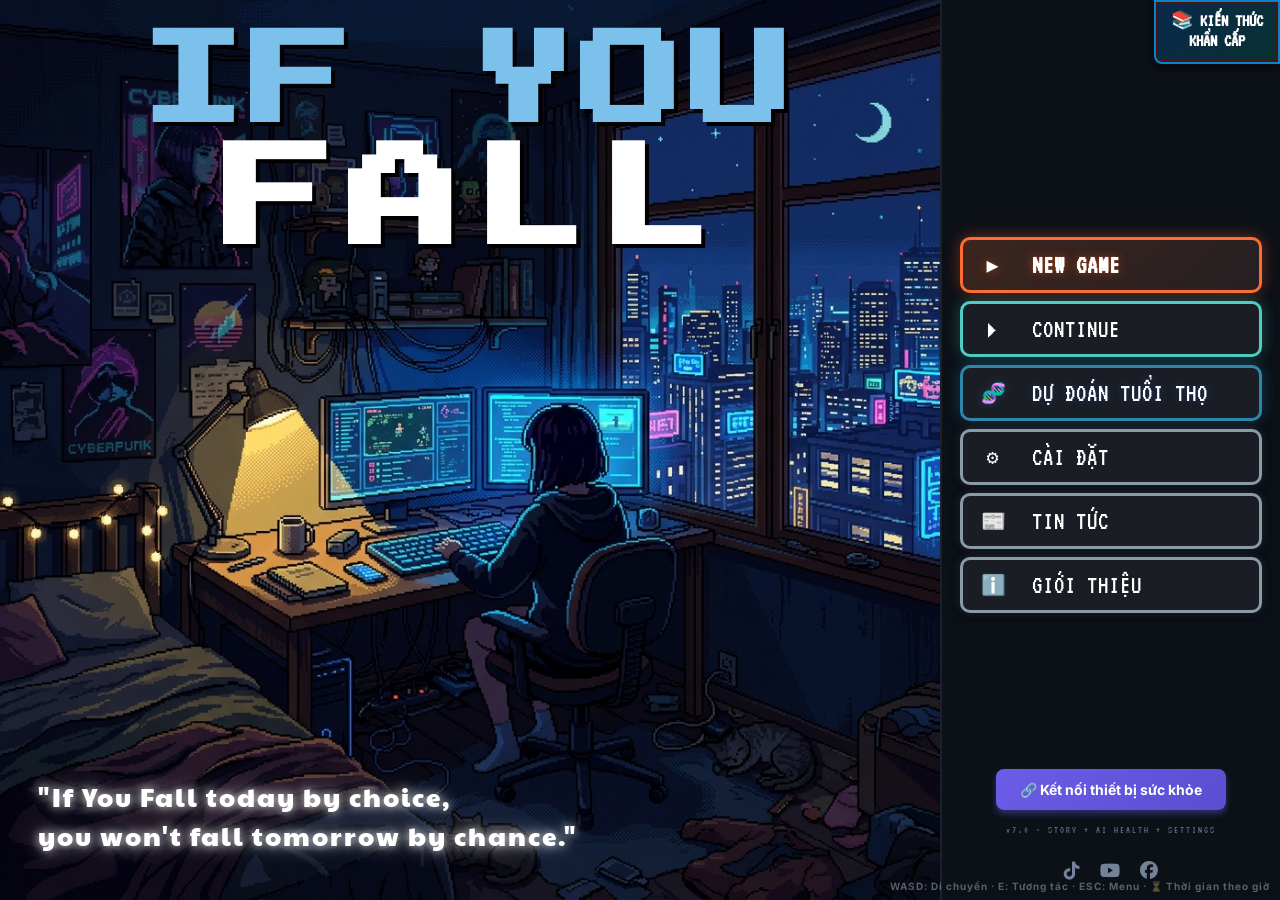
==== commit 9c6f3319: "final upd" ====
--- a/frontend/index.html
+++ b/frontend/index.html
@@ -1,4 +1,4 @@
-<!DOCTYPE html>
+﻿<!DOCTYPE html>
 <html lang="en">
 
 <head>
@@ -16,10 +16,10 @@
 
 <body>
     <!-- RELAXING BACKGROUND MUSIC -->
-    <audio id="bgMusic" loop src="https://cdn.pixabay.com/download/audio/2022/05/27/audio_1808fbf07a.mp3?filename=ambient-piano-amp-strings-10711.mp3"></audio>
+    <audio id="bgMusic" loop
+        src="https://cdn.pixabay.com/download/audio/2022/05/27/audio_1808fbf07a.mp3?filename=ambient-piano-amp-strings-10711.mp3"></audio>
 
     <div class="scanlines"></div>
-
     <!-- MENU -->
     <div id="mainMenu" class="screen active">
         <div id="hp-container"></div>
@@ -313,7 +313,7 @@
                     <button class="mbtn pri" onclick="openCharacterSelect()"><span class="ico">▶</span>NEW GAME</button>
                     <button class="mbtn" onclick="continueGame()"><span class="ico">⏵</span>CONTINUE</button>
                     <div class="mdiv"></div>
-                    <button class="mbtn ai-btn" onclick="openAI()"><span class="ico">🧬</span>AI Dự Đoán Sức Khỏe</button>
+                    <button class="mbtn ai-btn" onclick="openAI()"><span class="ico">🧬</span>DỰ ĐOÁN TUỔI THỌ</button>
                     <div class="mdiv"></div>
                     <button class="mbtn sett-btn-m" onclick="openSettings()"><span class="ico">⚙</span>CÀI ĐẶT</button>
                     <button class="mbtn" onclick="openNews()"><span class="ico">📰</span>TIN TỨC</button>
@@ -321,12 +321,21 @@
                 </div>
 
                 <div class="menu-foot sidebar-foot">
+                    <a href="https://connections.rook-connect.review/client_uuid/3c802f35-20ba-45a1-8566-04a0b991421e/user_id/userID"
+                        target="_blank" style="text-decoration: none; display: block; margin-bottom: 15px;">
+                        <button
+                            style="padding: 12px 24px; font-size: 14px; font-weight: bold; font-family: 'Inter', sans-serif; background: linear-gradient(135deg, #6C5CE7, #5a4ed1); color: white; border: none; border-radius: 8px; cursor: pointer; box-shadow: 0 4px 6px rgba(108, 92, 231, 0.4); width: 100%; transition: all 0.3s ease;">
+                            🔗 Kết nối thiết bị sức khỏe
+                        </button>
+                    </a>
                     <p>v7.0 · STORY + AI HEALTH + SETTINGS</p>
                     <div class="social-links">
-                        <a href="https://www.tiktok.com/" target="_blank" rel="noopener noreferrer" class="tk" title="TikTok"><i class="fa-brands fa-tiktok"></i></a>
+                        <a href="https://www.tiktok.com/" target="_blank" rel="noopener noreferrer" class="tk"
+                            title="TikTok"><i class="fa-brands fa-tiktok"></i></a>
                         <a href="https://www.youtube.com/watch?v=dYB7VcezE_0" class="yt" title="YouTube" target="_blank"
                             rel="noopener noreferrer"><i class="fa-brands fa-youtube"></i></a>
-                        <a href="https://www.facebook.com/" target="_blank" rel="noopener noreferrer" class="fb" title="Facebook"><i class="fa-brands fa-facebook"></i></a>
+                        <a href="https://www.facebook.com/" target="_blank" rel="noopener noreferrer" class="fb"
+                            title="Facebook"><i class="fa-brands fa-facebook"></i></a>
                     </div>
                 </div>
             </div>
@@ -337,15 +346,22 @@
 
     <!-- APP CONTENT SCREEN -->
     <div id="appContentScreen" class="screen" style="overflow-y:auto; flex-direction:column; background:#0b0e14;">
-        <button class="news-back-btn" onclick="backToMenu()">QUAY LẠI MENU</button>
+        <button class="news-back-btn" onclick="backToMenu()">◄ QUAY LẠI TRANG CHỦ</button>
         <div class="ac-section"
             style="padding: 100px 20px 120px; min-height:100vh; position:relative; overflow:visible;">
             <div class="ac-header">
                 <h2>GIỚI THIỆU <span>CÔNG NGHỆ AI</span></h2>
-                <p style="max-width: 900px; margin: 15px auto 0; font-size: 16px; line-height: 1.8; color: rgba(255, 255, 255, 0.85); text-align: justify;">
-                    "If You Fall" là dự án tiên phong <b>đánh mạnh vào nhận thức người dùng</b> và mang <b>tính lan tỏa cộng đồng cao</b>. Chúng tôi ứng dụng công nghệ Trí Tuệ Nhân Tạo (AI) vào việc giáo dục và phòng ngừa các bệnh lý nguy hiểm mang tính thời đại: <b>Đột quỵ</b> và <b>Nhồi máu cơ tim</b>. 
+                <p
+                    style="max-width: 900px; margin: 15px auto 0; font-size: 16px; line-height: 1.8; color: rgba(255, 255, 255, 0.85); text-align: justify;">
+                    "If You Fall" là dự án tiên phong <b>đánh mạnh vào nhận thức người dùng</b> và mang <b>tính lan tỏa
+                        cộng đồng cao</b>. Chúng tôi ứng dụng công nghệ Trí Tuệ Nhân Tạo (AI) vào việc giáo dục và phòng
+                    ngừa các bệnh lý nguy hiểm mang tính thời đại: <b>Đột quỵ</b> và <b>Nhồi máu cơ tim</b>.
                     <br><br>
-                    Thay vì những lời khuyên y tế sáo rỗng, hệ thống mô phỏng thực tế hậu quả khôn lường của những thói quen tưởng chừng vô hại như: tắm đêm, thức trắng cày deadline, lạm dụng chất kích thích hay nhịn ăn liên tục. Thông qua 3 trụ cột công nghệ cốt lõi: <b>Công cụ Phân tích rủi ro Đột quỵ bằng AI</b>, <b>Môi trường giả lập sinh tồn tương tác 100%</b>, và <b>Chatbot Bác Sĩ Cấp Cứu Trực Tuyến</b>, chúng tôi trao cho bạn cơ hội nhìn thấy "tương lai" sức khỏe của chính mình trước khi quá muộn.
+                    Thay vì những lời khuyên y tế sáo rỗng, hệ thống mô phỏng thực tế hậu quả khôn lường của những thói
+                    quen tưởng chừng vô hại như: tắm đêm, thức trắng cày deadline, lạm dụng chất kích thích hay nhịn ăn
+                    liên tục. Thông qua 3 trụ cột công nghệ cốt lõi: <b>Công cụ Phân tích rủi ro Đột quỵ bằng AI</b>,
+                    <b>Môi trường giả lập sinh tồn tương tác 100%</b>, và <b>Chatbot Bác Sĩ Cấp Cứu Trực Tuyến</b>,
+                    chúng tôi trao cho bạn cơ hội nhìn thấy "tương lai" sức khỏe của chính mình trước khi quá muộn.
                 </p>
             </div>
             <!-- Premium Upgrade -->
@@ -464,7 +480,8 @@
                 <div class="premium-card">
                     <div class="premium-icon"><i class="fa-solid fa-brain"></i></div>
                     <h3>AI Tầm Soát Đột Quỵ</h3>
-                    <p>Hệ thống học máy phân tích sâu vào các thói quen cực đoan (như tắm đêm, thức khuya, stress mãn tính) kết hợp với bệnh lý tim mạch để đưa ra mức độ cảnh báo Đột quỵ.</p>
+                    <p>Hệ thống học máy phân tích sâu vào các thói quen cực đoan (như tắm đêm, thức khuya, stress mãn
+                        tính) kết hợp với bệnh lý tim mạch để đưa ra mức độ cảnh báo Đột quỵ.</p>
                     <button class="ac-btn-premium" onclick="this.nextElementSibling.classList.toggle('open')">CHI TIẾT
                         <i class="fa-solid fa-arrow-down" style="margin-left: 5px;"></i></button>
                     <div class="details-content">
@@ -475,14 +492,16 @@
                             <li>Báo cáo kết quả trực quan dưới dạng chỉ số rủi ro (%) và phác đồ.</li>
                         </ul>
                         <button onclick="openAI()"
-                            style="margin-top:15px; padding: 10px 20px; background: #00d4b4; color: #000; border: none; border-radius: 6px; cursor: pointer; font-weight: bold; width: 100%;">TẦM SOÁT NGAY <i class="fa-solid fa-stethoscope"></i></button>
+                            style="margin-top:15px; padding: 10px 20px; background: #00d4b4; color: #000; border: none; border-radius: 6px; cursor: pointer; font-weight: bold; width: 100%;">TẦM
+                            SOÁT NGAY <i class="fa-solid fa-stethoscope"></i></button>
                     </div>
                 </div>
 
                 <div class="premium-card">
                     <div class="premium-icon"><i class="fa-solid fa-gamepad"></i></div>
                     <h3>Mô phỏng 4 Số phận</h3>
-                    <p>Nhập vai vào 4 nhân vật (Minh, Lan, Hùng, Khánh) với những gánh nặng tài chính, nợ nần và hoàn cảnh sống khác biệt. Trải nghiệm cảm giác đánh đổi sinh mệnh lấy đồng tiền.</p>
+                    <p>Nhập vai vào 4 nhân vật (Minh, Lan, Hùng, Khánh) với những gánh nặng tài chính, nợ nần và hoàn
+                        cảnh sống khác biệt. Trải nghiệm cảm giác đánh đổi sinh mệnh lấy đồng tiền.</p>
                     <button class="ac-btn-premium" onclick="this.nextElementSibling.classList.toggle('open')">CHI TIẾT
                         <i class="fa-solid fa-arrow-down" style="margin-left: 5px;"></i></button>
                     <div class="details-content">
@@ -492,14 +511,16 @@
                             <li>Mô phỏng tình trạng "Kiệt sức cơ thể" (Fatigue) dẫn đến sốc nhiệt.</li>
                         </ul>
                         <button onclick="openCharacterSelect()"
-                            style="margin-top:15px; padding: 10px 20px; background: #00d4b4; color: #000; border: none; border-radius: 6px; cursor: pointer; font-weight: bold; width: 100%;">CHƠI GAME NGAY <i class="fa-solid fa-play"></i></button>
+                            style="margin-top:15px; padding: 10px 20px; background: #00d4b4; color: #000; border: none; border-radius: 6px; cursor: pointer; font-weight: bold; width: 100%;">CHƠI
+                            GAME NGAY <i class="fa-solid fa-play"></i></button>
                     </div>
                 </div>
 
                 <div class="premium-card">
                     <div class="premium-icon"><i class="fa-solid fa-user-doctor"></i></div>
                     <h3>Bác Sĩ Trực Tuyến AI</h3>
-                    <p>Trợ lý y tế thông minh ảo hoạt động 24/7, được huấn luyện để phản ứng với các dấu hiệu nhận biết (F.A.S.T) của đột quỵ não và nhồi máu cơ tim cấp.</p>
+                    <p>Trợ lý y tế thông minh ảo hoạt động 24/7, được huấn luyện để phản ứng với các dấu hiệu nhận biết
+                        (F.A.S.T) của đột quỵ não và nhồi máu cơ tim cấp.</p>
                     <button class="ac-btn-premium" onclick="this.nextElementSibling.classList.toggle('open')">CHI TIẾT
                         <i class="fa-solid fa-arrow-down" style="margin-left: 5px;"></i></button>
                     <div class="details-content">
@@ -509,7 +530,30 @@
                             <li>Hướng dẫn sơ cứu khẩn cấp từng bước chờ xe cứu thương.</li>
                         </ul>
                         <button onclick="openChat()"
-                            style="margin-top:15px; padding: 10px 20px; background: #00d4b4; color: #000; border: none; border-radius: 6px; cursor: pointer; font-weight: bold; width: 100%;">TRÒ CHUYỆN VỚI AI <i class="fa-solid fa-comment"></i></button>
+                            style="margin-top:15px; padding: 10px 20px; background: #00d4b4; color: #000; border: none; border-radius: 6px; cursor: pointer; font-weight: bold; width: 100%;">TRÒ
+                            CHUYỆN VỚI AI <i class="fa-solid fa-comment"></i></button>
+                    </div>
+                </div>
+
+                <div class="premium-card">
+                    <div class="premium-icon"><i class="fa-solid fa-watch"></i></div>
+                    <h3>Kết Nối Thiết Bị Wearable Thông Minh</h3>
+                    <p>Tích hợp seamless với Apple Watch, Smartwatch, và các thiết bị đeo thông minh khác để giám sát
+                        sức khỏe theo thời gian thực, theo dõi nhịp tim và phát hiện các dấu hiệu bất thường.</p>
+                    <button class="ac-btn-premium" onclick="this.nextElementSibling.classList.toggle('open')">CHI TIẾT
+                        <i class="fa-solid fa-arrow-down" style="margin-left: 5px;"></i></button>
+                    <div class="details-content">
+                        <strong style="color: #ffcc00;">TÍNH NĂNG GIÁM SÁT TOÀN DIỆN:</strong>
+                        <ul>
+                            <li>Đồng bộ dữ liệu nhịp tim, oxy máu (SpO₂), và bước chân trong ngày.</li>
+                            <li>Cảnh báo tức thì khi phát hiện nhịp tim bất thường hoặc quá cao.</li>
+                            <li>Hỗ trợ Apple Watch Series 4+, Samsung Galaxy Watch, Fitbit, Garmin.</li>
+                            <li>Báo cáo sức khỏe chi tiết hàng ngày, hàng tuần, hàng tháng.</li>
+                        </ul>
+                        <a href="https://connections.rook-connect.review/client_uuid/3c802f35-20ba-45a1-8566-04a0b991421e/user_id/userID"
+                            target="_blank"
+                            style="margin-top:15px; display:block; padding: 10px 20px; background: #6C5CE7; color: #fff; border: none; border-radius: 6px; cursor: pointer; font-weight: bold; width: 100%; text-align:center; text-decoration:none;">🔗
+                            KẾT NỐI NGAY <i class="fa-solid fa-link"></i></a>
                     </div>
                 </div>
             </div>
@@ -520,6 +564,9 @@
     <div id="storyScreen" class="screen">
         <canvas id="storyBg" style="position:absolute;inset:0;width:100%;height:100%"></canvas>
         <canvas id="pixelIntroCanvas" style="position:absolute;inset:0;width:100%;height:100%;z-index:10"></canvas>
+        <button id="storySkipBtn" class="story-skip-btn" onclick="skipStoryIntro()" style="display:none">SKIP ⏭</button>
+        <button id="storyStartBtn" class="story-start-btn" onclick="startGameFromStory()" style="display:none">▶ BẮT
+            ĐẦU</button>
         <div class="story-box" id="storyBox">
             <div class="story-scroll" id="storyScroll"></div>
             <div class="story-controls" id="storyControls"></div>
@@ -542,8 +589,23 @@
                 </div>
             </div>
 
-            <!-- Bottom Left: D-Pad Omitted -->
-            <!-- Bottom Right: Action Button Omitted -->
+            <!-- Mobile Touch Controls (hidden on desktop via CSS) -->
+            <div class="mobile-controls-panel" id="mobileControlsPanel">
+                <div class="mcp-move">
+                    <div class="mcp-label">Di chuyển</div>
+                    <div class="mcp-dpad">
+                        <button class="mcp-btn" id="btnUp">▲</button>
+                        <button class="mcp-btn" id="btnLeft">◄</button>
+                        <button class="mcp-btn mcp-empty"></button>
+                        <button class="mcp-btn" id="btnRight">►</button>
+                        <button class="mcp-btn" id="btnDown">▼</button>
+                    </div>
+                </div>
+                <div class="mcp-actions">
+                    <button class="mcp-act-btn" id="btnInteract">🔄 Tương tác</button>
+                    <button class="mcp-act-btn mcp-menu-btn" id="btnMenu">☰ Menu</button>
+                </div>
+            </div>
         </div>
 
         <div class="road-hazard" id="roadHazard"
@@ -654,7 +716,8 @@
                                 <div class="bv" id="weightV" style="color:#fcd34d;">100.0 kg</div>
                             </div>
                             <div class="bw" style="background:rgba(245,158,11,0.2);">
-                                <div class="bf" id="weightB" style="width:100%; background:#f59e0b; transition: width 0.5s;"></div>
+                                <div class="bf" id="weightB"
+                                    style="width:100%; background:#f59e0b; transition: width 0.5s;"></div>
                             </div>
                         </div>
                     </div>
@@ -672,29 +735,146 @@
         </div>
         <div class="game-main">
             <canvas id="gameCanvas" width="1200" height="620"></canvas>
-            
+
             <!-- Gym Progress Overlay -->
-            <div id="gymProgressOverlay" style="display:none; position:absolute; top:50%; left:50%; transform:translate(-50%, -50%); background:rgba(0,0,0,0.8); border:2px solid #34d399; border-radius:12px; padding:20px; z-index:10000; text-align:center; min-width:300px; box-shadow:0 0 20px rgba(52,211,153,0.5);">
-                <div style="font-size:24px; color:#34d399; margin-bottom:10px; font-weight:bold;"><i class="fas fa-dumbbell"></i> ĐANG TẬP GYM...</div>
-                <div style="width:100%; height:20px; background:rgba(255,255,255,0.1); border-radius:10px; overflow:hidden;">
-                    <div id="gymProgressBar" style="width:0%; height:100%; background:linear-gradient(90deg, #10b981, #34d399); transition: width 0.1s linear;"></div>
+            <div id="gymProgressOverlay"
+                style="display:none; position:absolute; top:50%; left:50%; transform:translate(-50%, -50%); background:rgba(0,0,0,0.8); border:2px solid #34d399; border-radius:12px; padding:20px; z-index:10000; text-align:center; min-width:300px; box-shadow:0 0 20px rgba(52,211,153,0.5);">
+                <div style="font-size:24px; color:#34d399; margin-bottom:10px; font-weight:bold;"><i
+                        class="fas fa-dumbbell"></i> ĐANG TẬP GYM...</div>
+                <div
+                    style="width:100%; height:20px; background:rgba(255,255,255,0.1); border-radius:10px; overflow:hidden;">
+                    <div id="gymProgressBar"
+                        style="width:0%; height:100%; background:linear-gradient(90deg, #10b981, #34d399); transition: width 0.1s linear;">
+                    </div>
                 </div>
                 <div id="gymProgressText" style="margin-top:10px; color:#fff; font-size:14px;">Đốt mỡ: 0.0 kg</div>
             </div>
             <!-- Mission Board -->
-            <div id="missionBoard" style="display:none; position:absolute; bottom:10px; left:10px; width:280px; max-height:200px; background:linear-gradient(135deg, rgba(10,14,24,0.95), rgba(15,20,35,0.92)); border:1px solid rgba(122,173,255,0.3); border-radius:12px; padding:10px 12px; z-index:50; font-family:'Inter',sans-serif; overflow-y:auto; box-shadow:0 4px 20px rgba(0,0,0,0.6);">
+            <div id="missionBoard"
+                style="display:none; position:absolute; bottom:10px; left:10px; width:280px; max-height:200px; background:linear-gradient(135deg, rgba(10,14,24,0.95), rgba(15,20,35,0.92)); border:1px solid rgba(122,173,255,0.3); border-radius:12px; padding:10px 12px; z-index:50; font-family:'Inter',sans-serif; overflow-y:auto; box-shadow:0 4px 20px rgba(0,0,0,0.6);">
                 <div style="display:flex;align-items:center;justify-content:space-between;margin-bottom:6px;">
-                    <span style="font-size:11px;font-weight:900;color:#7aadff;letter-spacing:1px;">📋 NHIỆM VỤ CHÍNH</span>
-                    <span id="missionToggle" onclick="toggleMissionBoard()" style="cursor:pointer;font-size:10px;color:#aaa;">▼</span>
+                    <span style="font-size:11px;font-weight:900;color:#7aadff;letter-spacing:1px;">📋 NHIỆM VỤ
+                        CHÍNH</span>
+                    <span id="missionToggle" onclick="toggleMissionBoard()"
+                        style="cursor:pointer;font-size:10px;color:#aaa;">▼</span>
                 </div>
                 <div id="missionList" style="font-size:11px;color:#ddd;line-height:1.7;"></div>
             </div>
-            <button class="g-back" onclick="backToMenu()">← MENU</button>
+            <button class="g-back" onclick="backToMenu()">◄ MENU CHÍNH</button>
+
+            <!-- MOBILE CONTROLS (Visible only on tablet/phone) -->
+            <div id="mobileControls" class="mobile-controls-panel">
+                <!-- D-Pad for Movement -->
+                <div class="dpad-container">
+                    <div class="dpad-title">Di chuyển</div>
+                    <div class="dpad">
+                        <!-- Up Button -->
+                        <button class="dpad-btn dpad-up" id="btnUp" data-key="w" title="Lên (W)">
+                            <i class="fas fa-arrow-up"></i>
+                        </button>
+
+                        <!-- Left, Center, Right Row -->
+                        <div class="dpad-row">
+                            <button class="dpad-btn dpad-left" id="btnLeft" data-key="a" title="Trái (A)">
+                                <i class="fas fa-arrow-left"></i>
+                            </button>
+                            <div class="dpad-center"></div>
+                            <button class="dpad-btn dpad-right" id="btnRight" data-key="d" title="Phải (D)">
+                                <i class="fas fa-arrow-right"></i>
+                            </button>
+                        </div>
+
+                        <!-- Down Button -->
+                        <button class="dpad-btn dpad-down" id="btnDown" data-key="s" title="Xuống (S)">
+                            <i class="fas fa-arrow-down"></i>
+                        </button>
+                    </div>
+                </div>
+
+                <!-- Action Buttons -->
+                <div class="action-buttons-container">
+                    <!-- Interact Button -->
+                    <button class="action-btn interact-btn" id="btnInteract" data-key="e" title="Tương tác (E)">
+                        <i class="fas fa-hand-pointer"></i>
+                        <span>Tương tác</span>
+                    </button>
+
+                    <!-- Menu Button -->
+                    <button class="action-btn menu-btn" id="btnMenu" data-key="escape" title="Menu (ESC)">
+                        <i class="fas fa-bars"></i>
+                        <span>Menu</span>
+                    </button>
+                </div>
+            </div>
         </div>
     </div>
     <div class="itip" id="itip">[ E ] TƯƠNG TÁC</div>
     <div class="chint">WASD: Di chuyển · E: Tương tác · ESC: Menu · ⏳ Thời gian theo giờ</div>
     <div class="vig" id="vig"></div>
+
+    <!-- PAUSE MENU OVERLAY -->
+    <div id="pauseOverlay" class="pause-overlay">
+        <div class="pause-panel">
+            <div class="pause-header">
+                <span class="pause-icon">⏸</span>
+                <h2>TẠM DỪNG</h2>
+            </div>
+            <div class="pause-settings">
+                <div class="pause-setting-row">
+                    <span class="pause-setting-label">🎵 Nhạc nền</span>
+                    <label class="pause-toggle">
+                        <input type="checkbox" id="pause_music" checked onchange="togglePauseAudio('music')">
+                        <span class="pause-toggle-slider"></span>
+                    </label>
+                </div>
+                <div class="pause-setting-row pause-vol-row" id="pauseMusicVolRow">
+                    <input type="range" min="0" max="100" value="70" class="pause-slider" id="pause_music_vol"
+                        oninput="updatePauseVol('music', this.value)">
+                    <span class="pause-vol-label" id="pause_music_val">70%</span>
+                </div>
+                <div class="pause-setting-row">
+                    <span class="pause-setting-label">🔊 Hiệu ứng âm</span>
+                    <label class="pause-toggle">
+                        <input type="checkbox" id="pause_sfx" checked onchange="togglePauseAudio('sfx')">
+                        <span class="pause-toggle-slider"></span>
+                    </label>
+                </div>
+                <div class="pause-setting-row pause-vol-row" id="pauseSfxVolRow">
+                    <input type="range" min="0" max="100" value="70" class="pause-slider" id="pause_sfx_vol"
+                        oninput="updatePauseVol('sfx', this.value)">
+                    <span class="pause-vol-label" id="pause_sfx_val">70%</span>
+                </div>
+            </div>
+            <div class="pause-actions">
+                <button class="pause-btn pause-btn-resume" onclick="togglePauseMenu()">
+                    <span>▶</span> TIẾP TỤC CHƠI
+                </button>
+                <button class="pause-btn pause-btn-quit" onclick="confirmQuitGame()">
+                    <span>🚪</span> THOÁT GAME
+                </button>
+            </div>
+        </div>
+    </div>
+
+    <!-- QUIT CONFIRMATION -->
+    <div id="quitConfirmOverlay" class="quit-confirm-overlay">
+        <div class="quit-confirm-box">
+            <div class="quit-confirm-icon">⚠️</div>
+            <h3>BẠN CÓ CHẮC MUỐN THOÁT?</h3>
+            <p>Tiến trình hiện tại sẽ được lưu lại.</p>
+            <div class="quit-confirm-btns">
+                <button class="pause-btn pause-btn-resume" onclick="cancelQuit()">
+                    <span>✖</span> HỦY
+                </button>
+                <button class="pause-btn pause-btn-quit" onclick="executeQuit()">
+                    <span>🚪</span> THOÁT
+                </button>
+            </div>
+        </div>
+    </div>
+
+    <!-- PIXEL FADE OVERLAY -->
+    <canvas id="pixelFadeCanvas" class="pixel-fade-canvas"></canvas>
 
     <!-- NPC Dialogue overlay -->
     <div class="dialogue-overlay" id="npcDialogueOverlay">
@@ -725,7 +905,7 @@
 
     <!-- NEWS SCREEN -->
     <div id="newsScreen" class="screen">
-        <button class="news-back-btn" onclick="backToMenu()">BACK TO MENU</button>
+        <button class="news-back-btn" onclick="backToMenu()">◄ QUAY LẠI TRANG CHỦ</button>
         <div class="news-screen-wrap">
             <div class="news-header">
                 <div style="display:flex; justify-content:space-between; align-items:center; width:100%;">
@@ -733,7 +913,10 @@
                         <h2 id="newsTitle">TIN TỨC & <span>Y HỌC</span></h2>
                         <p id="newsSub">Cập nhật những thông tin y tế và sức khỏe mới nhất</p>
                     </div>
-                    <button onclick="renderNews()" style="background:#00d4b4; color:#000; border:none; padding:10px 20px; border-radius:6px; cursor:pointer; font-weight:bold; transition:all 0.3s; box-shadow:0 0 10px rgba(0,212,180,0.4);" onmouseover="this.style.transform='scale(1.05)'" onmouseout="this.style.transform='scale(1)'"><i class="fa-solid fa-rotate-right"></i> TẢI LẠI BÁO MỚI</button>
+                    <button onclick="renderNews()"
+                        style="background:#00d4b4; color:#000; border:none; padding:10px 20px; border-radius:6px; cursor:pointer; font-weight:bold; transition:all 0.3s; box-shadow:0 0 10px rgba(0,212,180,0.4);"
+                        onmouseover="this.style.transform='scale(1.05)'" onmouseout="this.style.transform='scale(1)'"><i
+                            class="fa-solid fa-rotate-right"></i> TẢI LẠI BÁO MỚI</button>
                 </div>
             </div>
             <div class="news-grid" id="newsGrid">
@@ -744,280 +927,142 @@
 
     <!-- LỚP BẢO VỆ 1: AI DISCLAIMER MODAL -->
     <div id="aiDisclaimerModal" class="emergency-overlay">
-        <div style="background:linear-gradient(135deg,#0a0e1a,#1a0a0a);border:2px solid #cc2222;border-radius:16px;padding:30px;max-width:500px;width:90vw;box-shadow:0 0 60px rgba(200,30,30,0.4);position:relative;font-family:'Inter',sans-serif;text-align:center;">
+        <div
+            style="background:linear-gradient(135deg,#0a0e1a,#1a0a0a);border:2px solid #cc2222;border-radius:16px;padding:30px;max-width:500px;width:90vw;box-shadow:0 0 60px rgba(200,30,30,0.4);position:relative;font-family:'Inter',sans-serif;text-align:center;">
             <div style="font-size:48px;margin-bottom:15px;text-shadow:0 0 20px rgba(200,30,30,0.8);">⚠️</div>
-            <h2 style="color:#ff4444;font-size:24px;font-weight:900;margin-bottom:15px;letter-spacing:1px;">CẢNH BÁO Y TẾ</h2>
+            <h2 style="color:#ff4444;font-size:24px;font-weight:900;margin-bottom:15px;letter-spacing:1px;">CẢNH BÁO Y
+                TẾ</h2>
             <p style="color:#ddd;font-size:14px;line-height:1.6;margin-bottom:25px;">
-                Mô phỏng AI này <b>KHÔNG PHẢI CHẨN ĐOÁN Y KHOA</b>. Nội dung chỉ mang tính chất tham khảo, không thể thay thế việc thăm khám bệnh trực tiếp với bác sĩ chuyên khoa. Trong trường hợp khẩn cấp, vui lòng gọi ngay 115.
+                Mô phỏng AI này <b>KHÔNG PHẢI CHẨN ĐOÁN Y KHOA</b>. Nội dung chỉ mang tính chất tham khảo, không thể
+                thay thế việc thăm khám bệnh trực tiếp với bác sĩ chuyên khoa. Trong trường hợp khẩn cấp, vui lòng gọi
+                ngay 115.
             </p>
-            <label style="display:flex;align-items:flex-start;gap:12px;background:rgba(255,255,255,0.05);padding:15px;border-radius:8px;cursor:pointer;margin-bottom:25px;text-align:left;border:1px solid rgba(255,255,255,0.1);">
-                <input type="checkbox" id="disclaimerCheck" onchange="toggleAIDisclaimerBtn()" style="width:20px;height:20px;margin-top:2px;accent-color:#cc2222;cursor:pointer;">
-                <span style="color:#aaa;font-size:13px;line-height:1.4;">Tôi đã đọc, hiểu và đồng ý không dùng công cụ này thay thế bác sĩ.</span>
+            <label
+                style="display:flex;align-items:flex-start;gap:12px;background:rgba(255,255,255,0.05);padding:15px;border-radius:8px;cursor:pointer;margin-bottom:25px;text-align:left;border:1px solid rgba(255,255,255,0.1);">
+                <input type="checkbox" id="disclaimerCheck" onchange="toggleAIDisclaimerBtn()"
+                    style="width:20px;height:20px;margin-top:2px;accent-color:#cc2222;cursor:pointer;">
+                <span style="color:#aaa;font-size:13px;line-height:1.4;">Tôi đã đọc, hiểu và đồng ý không dùng công cụ
+                    này thay thế bác sĩ.</span>
             </label>
             <div style="display:flex;gap:15px;">
-                <button onclick="closeAIDisclaimer()" style="flex:1;background:transparent;border:1px solid #666;color:#ccc;padding:12px;border-radius:8px;font-weight:bold;cursor:pointer;transition:all 0.2s;" onmouseover="this.style.background='rgba(255,255,255,0.1)'" onmouseout="this.style.background='transparent'">HỦY BỎ</button>
-                <button id="disclaimerBtn" onclick="agreeAIDisclaimer()" disabled style="flex:1;background:#cc2222;border:none;color:#fff;padding:12px;border-radius:8px;font-weight:bold;cursor:not-allowed;opacity:0.5;transition:all 0.2s;">TIẾP TỤC</button>
-            </div>
-        </div>
-    </div>
-
-    <!-- AI -->
+                <button onclick="closeAIDisclaimer()"
+                    style="flex:1;background:transparent;border:1px solid #666;color:#ccc;padding:12px;border-radius:8px;font-weight:bold;cursor:pointer;transition:all 0.2s;"
+                    onmouseover="this.style.background='rgba(255,255,255,0.1)'"
+                    onmouseout="this.style.background='transparent'">HỦY BỎ</button>
+                <button id="disclaimerBtn" onclick="agreeAIDisclaimer()" disabled
+                    style="flex:1;background:#cc2222;border:none;color:#fff;padding:12px;border-radius:8px;font-weight:bold;cursor:not-allowed;opacity:0.5;transition:all 0.2s;">TIẾP
+                    TỤC</button>
+            </div>
+        </div>
+    </div>
+
+    <!-- AI LIFE EXPECTANCY PREDICTOR -->
     <div id="aiScreen" class="screen">
-        <!-- LỚP BẢO VỆ 2: STICKY BANNER -->
-        <div style="position: fixed; top: 0; left: 0; width: 100%; background: #cc2222; color: #fff; z-index: 100000; padding: 10px 20px; font-weight: bold; text-align: center; box-shadow: 0 4px 15px rgba(200, 30, 30, 0.6); font-family: 'Inter', sans-serif; display: flex; flex-direction: column; gap: 4px;">
-            <div style="font-size: 13px; letter-spacing: 1px; text-transform: uppercase;">⚠️ Mô phỏng AI Không phải chẩn đoán y khoa!</div>
-            <div style="font-size: 11px; font-weight: normal; color: rgba(255,255,255,0.9);">Trong trường hợp khẩn cấp, VUI LÒNG GỌI NGAY: 📞 <a href="tel:115" style="color:#ffeb3b;text-decoration:none;font-weight:bold;padding:0 5px;">115 (Cấp cứu)</a> hoặc 📞 <a href="tel:113" style="color:#ffeb3b;text-decoration:none;font-weight:bold;padding:0 5px;">113 (Công an)</a></div>
-        </div>
-
-        <button class="news-back-btn" style="top: 75px; z-index: 99999;" onclick="backToMenu()">QUAY LẠI MENU</button>
+        <div
+            style="position:fixed;top:0;left:0;width:100%;background:linear-gradient(90deg,#cc2222,#991111);color:#fff;z-index:100000;padding:10px 20px;font-weight:bold;text-align:center;box-shadow:0 4px 15px rgba(200,30,30,0.6);font-family:'Inter',sans-serif;">
+            <div style="font-size:12px;letter-spacing:1px;text-transform:uppercase;">⚠️ Mô phỏng thống kê — Không phải
+                chẩn đoán y khoa!</div>
+        </div>
+
+        <button class="news-back-btn" style="top:55px;z-index:99999;" onclick="backToMenu()">◄ QUAY LẠI</button>
+
         <div class="ai-left">
             <div class="ai-header">
-                <div class="ai-tag">HEALTH MONITOR AI · v2.4</div>
+                <div class="ai-tag">HEALTH PREDICTOR · AI v3.0</div>
                 <h2>DỰ ĐOÁN TUỔI THỌ</h2>
-                <p>Nhập thông tin lối sống để AI phân tích và dự đoán tuổi thọ ước tính.</p>
+                <p>Nhập thông tin để AI phân tích và ước tính tuổi thọ dựa trên mô hình thống kê.</p>
             </div>
             <div class="ai-form-area">
                 <div class="ai-section">
                     <div class="ai-section-title">THÔNG TIN CƠ BẢN</div>
-                    <div class="ai-field"><label id="lbl_ai_age">TUỔI HIỆN TẠI</label><input type="number" id="ai_age"
-                            value="30" min="1" max="120"
-                            onblur="if(this.value<1)this.value=1;if(this.value>120)this.value=120;"></div>
-                    <div class="ai-field"><label id="lbl_ai_job">NGHỀ NGHIỆP HIỆN TẠI</label>
-                        <select id="ai_job">
-                            <option value="ky_thuat">Nhóm Kỹ thuật (Sản xuất, Sửa chữa, Xây dựng...)</option>
-                            <option value="nghiep_vu">Nhóm Nghiệp vụ (Hành chính, Kế toán, Lập trình...)</option>
-                            <option value="xa_hoi">Nhóm Xã hội (Giáo dục, Y tế, Phục vụ cộng đồng...)</option>
-                            <option value="quan_ly">Nhóm Quản lý (Doanh nhân, Quản lý dự án, Giám đốc...)</option>
-                            <option value="khoa_hoc">Nhóm Khoa học (Nghiên cứu, Phân tích, Y dược...)</option>
-                            <option value="nghe_thuat">Nhóm Nghệ thuật (Sáng tạo, Thiết kế, Truyền thông...)</option>
-                            <option value="lao_dong_nang">Nhóm Lao động chân tay (Thợ mỏ, Nông nghiệp, Bốc vác...)
-                            </option>
-                            <option value="khong_co" style="color:#ffaa00;font-weight:bold;">Chưa có nghề nghiệp / Thất nghiệp / Nghỉ hưu</option>
-                        </select>
-                    </div>
-
-                </div>
-                <div class="ai-section">
-                    <div class="ai-section-title">CHỈ SỐ THỂ TRẠNG</div>
-                    <div class="ai-field"><label id="lbl_ai_gender">GIỚI TÍNH</label>
+                    <div class="ai-field"><label>TUỔI HIỆN TẠI</label><input type="number" id="ai_age" value="30"
+                            min="1" max="120"></div>
+                    <div class="ai-field"><label>GIỚI TÍNH</label>
                         <select id="ai_gender">
                             <option value="male">Nam</option>
                             <option value="female">Nữ</option>
+                            <option value="other">Khác</option>
                         </select>
                     </div>
-                    <div class="ai-field"><label id="lbl_ai_height">CHIỀU CAO (cm)</label><input type="number"
-                            id="ai_height" value="170" min="50" max="250"
-                            onblur="if(this.value<50)this.value=50;if(this.value>250)this.value=250;calcBMI()"
-                            oninput="calcBMI()"></div>
-                    <div class="ai-field"><label id="lbl_ai_weight">CÂN NẶNG (kg)</label><input type="number"
-                            id="ai_weight" value="65" min="10" max="300"
-                            onblur="if(this.value<10)this.value=10;if(this.value>300)this.value=300;calcBMI()"
-                            oninput="calcBMI()"></div>
-                    <div class="ai-field"><label id="lbl_ai_bmi">BMI (kg/m²)</label><input type="text" id="ai_bmi"
-                            value="22.5" readonly
-                            style="background:rgba(255,255,255,0.05);color:#2979ff;font-weight:bold"></div>
+                    <div class="ai-field"><label>QUỐC GIA</label><input type="text" id="ai_country" value="Việt Nam">
+                    </div>
                 </div>
                 <div class="ai-section">
-                    <div class="ai-section-title">CHỈ SỐ Y TẾ KHÁCH QUAN</div>
-                    <div class="ai-field"><label>HUYẾT ÁP (Blood Pressure)</label>
-                        <select id="ai_blood_pressure">
-                            <option value="1" selected>Rất tốt / Bình thường (90/60 – 120/80 mmHg)</option>
-                            <option value="0">Bình thường cao (120/80 – 129/84 mmHg)</option>
-                            <option value="-1">Tiền tăng huyết áp (130/85 – 139/89 mmHg)</option>
-                            <option value="-3">Tăng huyết áp độ 1 (140/90 – 159/99 mmHg)</option>
-                            <option value="-6">Tăng huyết áp độ 2 (160/100 – 179/109 mmHg)</option>
-                            <option value="-10">Cơn tăng huyết áp khẩn cấp (≥180/110 mmHg)</option>
-                            <option value="-2">Huyết áp thấp (&lt;90/60 mmHg — thường xuyên chóng mặt)</option>
-                            <option value="0">Chưa từng đo / Không rõ</option>
+                    <div class="ai-section-title">CHỈ SỐ THỂ TRẠNG</div>
+                    <div class="ai-field"><label>CHIỀU CAO (cm)</label><input type="number" id="ai_height" value="170"
+                            min="50" max="250" oninput="calcBMI()"></div>
+                    <div class="ai-field"><label>CÂN NẶNG (kg)</label><input type="number" id="ai_weight" value="65"
+                            min="10" max="300" oninput="calcBMI()"></div>
+                    <div class="ai-field"><label>BMI (tự động)</label><input type="text" id="ai_bmi" value="22.5"
+                            readonly style="background:rgba(255,255,255,0.05);color:#00d4b4;font-weight:bold"></div>
+                </div>
+                <div class="ai-section">
+                    <div class="ai-section-title">LỐI SỐNG</div>
+                    <div class="ai-field"><label>🚬 MỨC ĐỘ HÚT THUỐC</label>
+                        <select id="ai_smoking">
+                            <option value="none">Không hút</option>
+                            <option value="light">Hút nhẹ (thỉnh thoảng)</option>
+                            <option value="heavy">Hút nặng (hàng ngày)</option>
                         </select>
                     </div>
-                    <div class="ai-field"><label>ĐƯỜNG HUYẾT LÚC ĐÓI (Glucose)</label>
-                        <select id="ai_blood_sugar">
-                            <option value="1" selected>Rất tốt / Bình thường (3.9 – 5.5 mmol/L)</option>
-                            <option value="0">Bình thường cao (5.6 – 6.0 mmol/L)</option>
-                            <option value="-2">Tiền tiểu đường (6.1 – 6.9 mmol/L)</option>
-                            <option value="-4">Tiểu đường nhẹ (&gt;7.0 mmol/L, kiểm soát được)</option>
-                            <option value="-7">Tiểu đường nặng (&gt;10.0 mmol/L, kiểm soát kém)</option>
-                            <option value="-2">Hay bị hạ đường huyết (&lt;3.9 mmol/L)</option>
-                            <option value="0">Chưa từng đo / Không rõ</option>
+                    <div class="ai-field"><label>🍺 MỨC ĐỘ UỐNG RƯỢU BIA</label>
+                        <select id="ai_alcohol">
+                            <option value="low">Ít / Không uống</option>
+                            <option value="medium">Trung bình (vài lần/tuần)</option>
+                            <option value="high">Nhiều (hàng ngày)</option>
                         </select>
                     </div>
-                    <div class="ai-field"><label>NHỊP TIM TĨNH (Resting Heart Rate)</label>
-                        <select id="ai_heart_rate">
-                            <option value="2" selected>Rất tốt (60 - 75 nhịp/phút)</option>
-                            <option value="0">Bình thường (76 - 85 nhịp/phút)</option>
-                            <option value="-2">Hơi cao (86 - 95 nhịp/phút)</option>
-                            <option value="-5">Nhanh (&gt;100 nhịp/phút trong lúc nghỉ ngơi)</option>
-                            <option value="-3">Chậm dị thường (&lt;50 nhịp/phút, không phải VĐV)</option>
-                            <option value="0">Chưa từng đo / Không rõ</option>
+                    <div class="ai-field"><label>🏃 MỨC ĐỘ TẬP THỂ DỤC</label>
+                        <select id="ai_exercise">
+                            <option value="low">Ít vận động</option>
+                            <option value="medium" selected>Trung bình (3-4 lần/tuần)</option>
+                            <option value="high">Cao (hàng ngày)</option>
                         </select>
                     </div>
-                    <div class="ai-field"><label>CHỈ SỐ MỠ MÁU (Cholesterol/Triglyceride)</label>
-                        <select id="ai_cholesterol">
-                            <option value="1" selected>Rất tốt (Dưới mức bình thường)</option>
-                            <option value="0">Bình thường</option>
-                            <option value="-3">Hơi cao (Cần điều chỉnh ăn uống)</option>
-                            <option value="-7">Rất cao (Đang dùng thuốc hoặc mỡ máu cao báo động)</option>
-                            <option value="0">Chưa từng xét nghiệm / Không rõ</option>
-                        </select>
-                    </div>
                 </div>
                 <div class="ai-section">
-                    <div class="ai-section-title">TIỀN SỬ TIM MẠCH & BỆNH LÝ</div>
-                    <div class="ai-field"><label>BỆNH MẠN TÍNH ĐANG MẮC</label>
-                        <div class="ai-check-group" id="ai_chronic">
-                            <div class="ai-check" data-val="tim_mach" onclick="toggleCheck(this)">🫀 Bệnh Tim Mạch (Suy tim/Mạch vành)</div>
-                            <div class="ai-check" data-val="huyet_ap" onclick="toggleCheck(this)">🩸 Tăng Huyết Áp</div>
-                            <div class="ai-check" data-val="tieu_duong" onclick="toggleCheck(this)">🩸 Tiểu đường (Đái tháo đường)</div>
-                            <div class="ai-check" data-val="mo_mau" onclick="toggleCheck(this)">🛢️ Mỡ máu cao (Rối loạn Lipid máu)</div>
-                            <div class="ai-check" data-val="roi_loan_nhip_tim" onclick="toggleCheck(this)">💓 Rối loạn nhịp tim / Rung nhĩ</div>
-                        </div>
-                    </div>
-                    <div class="ai-field"><label>TIỀN SỬ GIA ĐÌNH (Bố, Mẹ, Anh Chị Em Ruột)</label>
-                        <select id="ai_surgery">
-                            <option value="none">Không có ai mắc bệnh lý nghiêm trọng</option>
-                            <option value="minor">Có người mắc Huyết áp cao / Tiểu đường</option>
-                            <option value="major" style="color:#ff6b6b;font-weight:bold;">Từng có người bị ĐỘT QUỴ hoặc Nhồi Máu Cơ Tim</option>
-                        </select>
-                    </div>
-                    <div class="ai-field"><label>GHI CHÚ THÊM BỆNH LÝ CỤ THỂ (NẾU CÓ)</label>
-                        <input type="text" id="ai_surgery_detail" placeholder="Vui lòng ghi rõ..."
-                            style="margin-top:2px">
+                    <div class="ai-section-title">BỆNH LÝ</div>
+                    <div class="ai-field" style="display:flex;align-items:center;justify-content:space-between">
+                        <label style="margin:0">🩸 TIỂU ĐƯỜNG</label>
+                        <label class="pause-toggle"><input type="checkbox" id="ai_diabetes"><span
+                                class="pause-toggle-slider"></span></label>
+                    </div>
+                    <div class="ai-field" style="display:flex;align-items:center;justify-content:space-between">
+                        <label style="margin:0">🫀 BỆNH TIM MẠCH</label>
+                        <label class="pause-toggle"><input type="checkbox" id="ai_cvd"><span
+                                class="pause-toggle-slider"></span></label>
                     </div>
                 </div>
                 <div class="ai-section">
-                    <div class="ai-section-title">TRIỆU CHỨNG LÂM SÀNG LIÊN QUAN (Trong 1 tháng qua)</div>
-                    <div class="ai-field"><label>CÁC TRIỆU CHỨNG CẢNH BÁO TỪ CƠ THỂ</label>
-                        <div class="ai-check-group" id="ai_pain">
-                            <div class="ai-check" data-val="dau_dau" onclick="toggleCheck(this)">🤕 Đau đầu dữ dội không rõ nguyên nhân</div>
-                            <div class="ai-check" data-val="dau_nguc" onclick="toggleCheck(this)">💔 Đau thắt ngực (như bị đè nặng)</div>
-                            <div class="ai-check" data-val="tuc_nguc_trai" onclick="toggleCheck(this)">🫀 Tức ngực trái lan ra cánh tay/cằm</div>
-                            <div class="ai-check" data-val="te_yeu_nua_nguoi" onclick="toggleCheck(this)">🖐️ Tê bì, yếu một bên tay chân đột ngột</div>
-                            <div class="ai-check" data-val="kho_noi" onclick="toggleCheck(this)">🗣 Nói líu nhíu, méo miệng thoáng qua</div>
-                        </div>
-                    </div>
-                    <div class="ai-field"><label>BIỂU HIỆN SINH TỒN BẤT THƯỜNG</label>
-                        <div class="ai-check-group" id="ai_symptom">
-                            <div class="ai-check" data-val="chong_mat" onclick="toggleCheck(this)">🌀 Chóng mặt, xây xẩm mặt mày khi đứng lên</div>
-                            <div class="ai-check" data-val="mo_mat" onclick="toggleCheck(this)">👁️ Đột ngột mờ mắt, mất thị lực tạm thời</div>
-                            <div class="ai-check" data-val="kho_tho" onclick="toggleCheck(this)">😮‍💨 Khó thở, hụt hơi dù không vận động nặng</div>
-                            <div class="ai-check" data-val="tim_dap" onclick="toggleCheck(this)">💓 Tim đập thình thịch, đánh trống ngực</div>
-                            <div class="ai-check" data-val="do_mo_hoi" onclick="toggleCheck(this)">💧 Vã mồ hôi lạnh toàn thân</div>
-                            <div class="ai-check" data-val="mat_ngu" onclick="toggleCheck(this)">🦉 Mất ngủ kinh niên</div>
-                        </div>
-                    </div>
-                    <div class="ai-field"><label>THAY ĐỔI CÂN NẶNG BẤT THƯỜNG (3 tháng qua)</label><select
-                            id="ai_weight_change">
-                            <option value="normal">Bình thường / Ổn định</option>
-                            <option value="gain">Tăng cân nhanh chóng</option>
-                            <option value="loss">Sụt cân không rõ lý do</option>
-                        </select></div>
-                    <div class="ai-field"><label>DẤU HIỆU KHÁC</label><input type="text" id="ai_symptom_other"
-                            placeholder="Ghi chú thêm..."></div>
-                </div>
-                <div class="ai-section">
-                    <div class="ai-section-title">LỐI SỐNG & SINH HOẠT (THÓI QUEN NGỦ)</div>
-                    <div class="ai-field"><label id="lbl_ai_sleep">GIỜ NGỦ MỖI ĐÊM</label><input type="number"
-                            id="ai_sleep" value="7" min="0" max="12" step="0.5"></div>
-                    <div class="ai-field"><label id="lbl_ai_bedtime">THƯỜNG THỨC ĐẾN MẤY GIỜ CHÌM VÀO GIẤC
-                            NGỦ?</label><select id="ai_bedtime">
-                            <option value="21">Rất sớm (Trước 9h tối)</option>
-                            <option value="22">Sớm chuẩn (Từ 9h - 10h tối)</option>
-                            <option value="23">Bình thường (Từ 10h - 11h tối)</option>
-                            <option value="24" selected>Hơi muộn (Từ 11h - 12h đêm)</option>
-                            <option value="1">Muộn (Từ 12h - 1h sáng)</option>
-                            <option value="2">Rất muộn (Từ 2h - 3h sáng)</option>
-                            <option value="4">Cực hạn hoặc ca đêm (Sau 4h sáng / Lịch không cố định)</option>
-                        </select></div>
-                    <div class="ai-field"><label id="lbl_ai_sleep_bad">SỐ NGÀY THIẾU NGỦ / TRẰN TRỌC TRONG
-                            TUẦN</label><input type="number" id="ai_sleep_bad" value="1" min="0" max="7"></div>
-                </div>
-                <div class="ai-section">
-                    <div class="ai-section-title">LỐI SỐNG & SINH HOẠT (ĂN UỐNG & VẬN ĐỘNG)</div>
-                    <div class="ai-field"><label id="lbl_ai_diet">CHẾ ĐỘ MỨC ĐỘ ĂN UỐNG (DINH DƯỠNG TỔNG
-                            THỂ)</label><select id="ai_diet">
-                            <option value="4">Tuyệt vời (Ăn clean, nhiều rau xanh, không đường tinh luyện, không
-                                fastfood)</option>
-                            <option value="2">Rất lành mạnh (Tự nấu, cân bằng các nhóm chất, thỉnh thoảng ăn vặt)
-                            </option>
-                            <option value="1">Tương đối tốt (Hạn chế đồ chiên xào, ăn đủ 3 bữa)</option>
-                            <option value="0" selected>Trung bình (Ăn hàng quán thường xuyên nhưng vẫn có rau)</option>
-                            <option value="-2">Kém (Nhiều đồ chiên, fast food, thiếu hụt vitamin trầm trọng)</option>
-                            <option value="-4">Rất tệ (Gần như chỉ ăn đồ nguội, siêu chế biến, lạm dụng đồ ngọt mạn
-                                tính)</option>
-                            <option value="-3">Ăn kiêng cực đoan (Bỏ bữa thường xuyên, nhịn ăn không khoa học)</option>
-                        </select></div>
-                    <div class="ai-field"><label id="lbl_ai_exercise">MỨC ĐỘ TẬP THỂ DỤC / VẬN ĐỘNG /
-                            TUẦN</label><select id="ai_exercise">
-                            <option value="6">Vận động viên / Chuyên nghiệp (Tập luyện cường độ cao mỗi ngày)</option>
-                            <option value="4">Tuyệt vời (Tập nặng/bài bản 5 - 6 ngày/tuần)</option>
-                            <option value="3" selected>Khá tốt (Tập nhẹ hoặc chạy bộ 3 - 4 ngày/tuần)</option>
-                            <option value="1">Tạm được (Thỉnh thoảng tập 1-2 ngày cuối tuần)</option>
-                            <option value="0">Thất thường (Chỉ dãn cơ nhẹ, tập yoga vài lần mỗi tháng)</option>
-                            <option value="-2">Rất ít (Gần như không vận động, đi bộ rất ngắn)</option>
-                            <option value="-4">Hoàn toàn không bao giờ (Ngồi/Nằm 95% thời gian trong ngày)</option>
-                        </select></div>
-                </div>
-                <div class="ai-section">
-                    <div class="ai-section-title">HÀNH VI RỦI RO KÍCH HOẠT ĐỘT QUỴ</div>
-                    <div class="ai-check-group" id="risk_checks">
-                        <div class="ai-check" data-val="tam_dem" onclick="toggleCheck(this)" style="border-color:#ff6b6b;color:#ff6b6b">🚿 Thường xuyên tắm khuya/nước lạnh</div>
-                        <div class="ai-check" data-val="an_man" onclick="toggleCheck(this)">🧂 Ăn rất mặn (Nhiều muối/nước mắm)</div>
-                        <div class="ai-check" data-val="smoking" onclick="toggleCheck(this)">🚬 Hút thuốc lá / Vape</div>
-                        <div class="ai-check" data-val="alcohol" onclick="toggleCheck(this)">🍺 Rượu bia thường xuyên</div>
-                        <div class="ai-check" data-val="stress" onclick="toggleCheck(this)">😰 Stress áp lực cao</div>
-                        <div class="ai-check" data-val="overwork" onclick="toggleCheck(this)">💼 Làm việc >12h/ngày</div>
-                        <div class="ai-check" data-val="nobreak" onclick="toggleCheck(this)">⚠ Ngồi lì liên tục không đứng dậy</div>
-                        <div class="ai-check" data-val="caffeine" onclick="toggleCheck(this)">☕ >4 ly cà phê/tăng lực một ngày</div>
-                        <div class="ai-check" data-val="insomnia2d" onclick="toggleCheck(this)">🌙 Từng thức trắng cày đêm</div>
-                        <div class="ai-check" data-val="sedentary" onclick="toggleCheck(this)">🪑 Lười vận động (Ngồi 90% thời gian)</div>
-                    </div>
-                </div>
-                <div class="ai-section">
-                    <div class="ai-section-title">MÔ TẢ THÊM (tùy chọn)</div>
-                    <div class="ai-field"><textarea id="ai_extra"
-                            placeholder="VD: Thường ngủ muộn, ít vận động..."></textarea>
-                    </div>
-                </div>
-            </div>
-            <div class="ai-footer"><button class="ai-submit" id="aiSubmitBtn" onclick="runAIAnalysis()">🧬 PHÂN TÍCH
+                    <div class="ai-section-title">📝 GHI CHÚ THÊM</div>
+                    <div class="ai-field">
+                        <label>BỆNH NỀN, DỊ ỨNG, TIỀN SỬ GIA ĐÌNH...</label>
+                        <textarea id="ai_notes" rows="3"
+                            placeholder="VD: Cao huyết áp, dị ứng penicillin, gia đình có tiền sử ung thư phổi, hay mất ngủ, stress công việc cao..."
+                            style="width:100%;resize:vertical;background:rgba(255,255,255,0.04);border:1px solid rgba(255,255,255,0.1);color:#eee;padding:10px;border-radius:8px;font-family:'Inter',sans-serif;font-size:12px;line-height:1.5"></textarea>
+                    </div>
+                </div>
+            </div>
+            <div class="ai-footer"><button class="ai-submit" id="aiSubmitBtn" onclick="runLifePredictor()">🧬 PHÂN TÍCH
                     NGAY</button></div>
-            <div class="ai-disclaimer">⚠ Mô phỏng AI — Không phải chẩn đoán y khoa</div>
-        </div>
+            <div class="ai-disclaimer">⚠ Mô phỏng thống kê — Không phải chẩn đoán y khoa</div>
+        </div>
+
         <div class="ai-right">
             <div class="ai-right-top">
-                <h3><span class="ai-status-dot" id="aiDot"></span>KẾT QUẢ ĐÁNH GIÁ SỨC KHỎE</h3>
-                <div>
-                    <span style="color:rgba(0,212,180,.3);font-size:9px;letter-spacing:2px;margin-right:15px"
-                        id="aiTimestamp">—</span>
-                    <button onclick="backToAIForm()"
-                        style="background:transparent;border:1px solid rgba(0,212,180,0.3);color:#00d4b4;padding:6px 12px;border-radius:4px;cursor:pointer;font-size:10px;font-family:'Courier New', monospace;letter-spacing:1px;transition:0.2s"
-                        onmouseover="this.style.background='rgba(0,212,180,0.1)'"
-                        onmouseout="this.style.background='transparent'">← QUAY LẠI SỬA</button>
-                </div>
+                <h3><span class="ai-status-dot" id="aiDot"></span>KẾT QUẢ DỰ ĐOÁN</h3>
+                <span style="color:rgba(0,212,180,.3);font-size:9px;letter-spacing:2px" id="aiTimestamp">—</span>
             </div>
             <div class="ai-content" id="aiContent">
-                <div class="ai-idle" style="text-align:center;animation: pulseGlow 3s infinite alternate;">
-                    <style>
-                        @keyframes pulseGlow {
-                            0% {
-                                opacity: 0.8;
-                                filter: drop-shadow(0 0 10px rgba(0, 212, 180, 0.5));
-                            }
-
-                            100% {
-                                opacity: 1;
-                                filter: drop-shadow(0 0 25px rgba(0, 212, 180, 0.9));
-                            }
-                        }
-                    </style>
-                    <div class="idle-ico" style="font-size:50px;margin-bottom:15px;text-shadow:0 0 20px #00d4b4">🧬
-                    </div>
+                <div class="ai-idle" id="aiIdleState">
+                    <div
+                        style="font-size:60px;margin-bottom:15px;text-shadow:0 0 25px #00d4b4;animation:pulseGlow 3s infinite alternate">
+                        🧬</div>
                     <p
-                        style="font-size:11px;color:rgba(0,212,180,0.7);letter-spacing:1.5px;text-transform:uppercase;margin-bottom:15px;font-weight:bold;">
+                        style="font-size:11px;color:rgba(0,212,180,0.7);letter-spacing:1.5px;text-transform:uppercase;margin-bottom:15px;font-weight:bold">
                         Chờ dữ liệu đầu vào...</p>
                     <div
-                        style="background:rgba(0,212,180,0.1);border:1px solid rgba(0,212,180,0.3);padding:15px;border-radius:12px;box-shadow:inset 0 0 20px rgba(0,212,180,0.1), 0 0 15px rgba(0,0,0,0.5)">
+                        style="background:rgba(0,212,180,0.1);border:1px solid rgba(0,212,180,0.3);padding:15px;border-radius:12px">
                         <p style="font-size:14px;color:#eee;line-height:1.6;margin:0">Vui lòng điền thông tin bên trái
                             và nhấn</p>
                         <div
@@ -1028,10 +1073,33 @@
             </div>
         </div>
 
-
+        <!-- AI DOCTOR CHATBOT -->
+        <button class="ai-doc-fab" id="aiDocFab" onclick="toggleAiDoctor()">🩺 Bác Sĩ AI</button>
+        <div class="ai-doc-panel" id="aiDocPanel">
+            <div class="ai-doc-header">
+                <span>🩺 Bác Sĩ AI</span>
+                <button class="ai-doc-close" onclick="toggleAiDoctor()">✕</button>
+            </div>
+            <div class="ai-doc-messages" id="aiDocMessages">
+                <div class="ai-doc-msg bot">
+                    <div class="ai-doc-avatar">🩺</div>
+                    <div class="ai-doc-bubble">Xin chào! Tôi là <strong>Bác Sĩ AI</strong> — trợ lý y tế ảo của bạn.
+                        👋<br><br>Bạn có thể hỏi tôi bất cứ điều gì về sức khỏe, dinh dưỡng, lối sống, hoặc giải thích
+                        thêm về kết quả dự đoán tuổi thọ.<br><br>⚠️ <em>Lưu ý: Tôi chỉ cung cấp thông tin tham khảo,
+                            không thay thế tư vấn y khoa chuyên nghiệp.</em></div>
+                </div>
+            </div>
+            <div class="ai-doc-input-area">
+                <input type="text" id="aiDocInput" placeholder="Hỏi Bác Sĩ AI..."
+                    onkeydown="if(event.key==='Enter')sendAiDocMsg()">
+                <button class="ai-doc-send" onclick="sendAiDocMsg()">➤</button>
+            </div>
+        </div>
     </div>
 
     <!-- SETTINGS -->
+
+
     <div id="settingsScreen" class="screen">
         <div class="sett-panel">
             <div class="sett-h">⚙ CÀI ĐẶT</div>
@@ -1090,7 +1158,7 @@
             </div>
             <div class="sett-acts">
                 <button class="sa-btn pri" onclick="saveSettings()">💾 LƯU CÀI ĐẶT</button>
-                <button class="sa-btn sec" onclick="backToMenu()">← QUAY LẠI</button>
+                <button class="sa-btn sec" onclick="backToMenu()">◄ TRANG CHỦ</button>
             </div>
         </div>
     </div>
@@ -1099,41 +1167,7 @@
     <div class="movl" id="movl">
         <div class="mbox" id="mbox"></div>
     </div>
-    <!-- AI CHAT BOT GLOBALLY AVAILABLE -->
-    <div class="ai-chat-container minimized" id="aiChat" style="display: none;">
-        <div class="ai-chat-header" onclick="toggleChat()">
-            <div class="chat-icon"><i class="fa-solid fa-robot"></i></div>
-            <div class="ai-chat-title">
-                <div class="online-dot"></div>
-                <span style="font-weight:900; letter-spacing:1.5px; text-shadow:0 0 10px #2979ff">BÁC SĨ AI (Mô phỏng)</span>
-            </div>
-            <div style="font-size:10px; opacity:0.6; font-weight:bold; letter-spacing:1px; cursor:pointer"
-                onclick="event.stopPropagation(); toggleChat()">[ THU NHỎ ]</div>
-        </div>
-        <div class="ai-chat-messages" id="aiChatMessages">
-            <div class="chat-msg bot">
-                <b>BÁC SĨ AI</b><br>
-                <div style="background:rgba(255,60,60,0.08);border:1px solid rgba(255,60,60,0.25);border-radius:8px;padding:10px 12px;margin-bottom:10px;font-size:12px;color:#ff8888;line-height:1.5;">
-                    ⚠️ <b>CẢNH BÁO QUAN TRỌNG:</b> Tôi là AI mô phỏng, <b>KHÔNG PHẢI bác sĩ thật</b>. Mọi thông tin tôi cung cấp chỉ mang tính <b>THAM KHẢO</b>, có thể sai hoặc không phù hợp với tình trạng cụ thể của bạn. <b>TUYỆT ĐỐI KHÔNG</b> tự chẩn đoán hoặc tự điều trị dựa trên câu trả lời của AI.
-                </div>
-                Chào bạn! Tôi có thể chia sẻ một số kiến thức y tế cơ bản để bạn <b>tham khảo</b>. Tuy nhiên, xin hãy luôn nhớ:
-                <ul style="margin:8px 0;padding-left:18px;font-size:13px;color:#ccc;line-height:1.6;">
-                    <li>🏥 Khi có triệu chứng bất thường → <b>đến bệnh viện ngay</b></li>
-                    <li>📞 Trường hợp khẩn cấp → gọi <b style="color:#ff4444">115</b></li>
-                    <li>🚫 Không dùng AI thay thế bác sĩ chuyên khoa</li>
-                </ul>
-                Bạn muốn hỏi gì? Tôi sẽ cố gắng chia sẻ trong phạm vi kiến thức tham khảo.
-            </div>
-        </div>
-        <div class="ai-chat-input-area">
-            <input type="text" id="aiChatInput" placeholder="Hỏi về sức khỏe (chỉ mang tính tham khảo)..."
-                onkeypress="if(event.key === 'Enter') sendChatMessage()">
-            <button onclick="sendChatMessage()">GỬI</button>
-        </div>
-        <div class="ai-chat-disclaimer" style="background:rgba(255,0,0,0.06);border-top:1px solid rgba(255,0,0,0.15);color:#ff8888;font-size:11px;padding:8px 12px;text-align:center;line-height:1.4;">⚠️ AI mô phỏng — Không thay thế bác sĩ thật. Luôn tham khảo ý kiến chuyên gia y tế.</div>
-    </div>
-
-    <script src="js/ai_model_data.js"></script>
+
     <script src="js/data.js"></script>
     <script src="js/story_data.js"></script>
     <script src="js/medical_data.js"></script>
@@ -1145,6 +1179,7 @@
 
 
 
+
 </body>
 
-</html>+</html>
--- a/frontend/css/style.css
+++ b/frontend/css/style.css
@@ -1755,7 +1755,30 @@
 }
 
 .movl.on {
-    display: flex
+    display: flex;
+    animation: backdropFadeIn 0.25s ease-out;
+}
+
+@keyframes backdropFadeIn {
+    from {
+        opacity: 0;
+    }
+
+    to {
+        opacity: 1;
+    }
+}
+
+@keyframes slideUpFade {
+    from {
+        opacity: 0;
+        transform: translateY(30px) scale(0.96);
+    }
+
+    to {
+        opacity: 1;
+        transform: translateY(0) scale(1);
+    }
 }
 
 .mbox {
@@ -2811,4 +2834,1292 @@
     border-color: #00d4b4;
     box-shadow: 0 0 30px rgba(0, 212, 180, 0.3);
     text-shadow: 0 0 15px rgba(0, 212, 180, 0.8);
+}
+
+/* ══════════════════════════════════════════════════════════════
+   COMPACT HUD OVERLAY (from original working version)
+   ══════════════════════════════════════════════════════════════ */
+
+.compact-hud {
+    height: auto;
+    min-width: 270px !important;
+    min-height: 140px;
+    max-height: 480px;
+    background: linear-gradient(135deg, rgba(10, 12, 20, 0.96), rgba(20, 25, 40, 0.85)) !important;
+    backdrop-filter: blur(20px) !important;
+    border-radius: 12px !important;
+    padding: 10px 12px !important;
+    gap: 6px !important;
+    display: flex;
+    flex-direction: column;
+    justify-content: flex-start;
+    box-shadow: 0 10px 30px rgba(0, 0, 0, 0.6), 0 0 20px rgba(41, 121, 255, 0.15) !important;
+    border: 1px solid rgba(255, 255, 255, 0.08) !important;
+}
+
+.compact-hud .money-hud.compact {
+    padding: 6px 10px !important;
+    margin-bottom: 4px !important;
+    border-radius: 10px !important;
+    background: rgba(255, 215, 0, 0.03) !important;
+    border: 1px solid rgba(255, 215, 0, 0.15) !important;
+    box-shadow: inset 0 0 15px rgba(0, 0, 0, 0.3) !important;
+}
+
+.compact-hud .money-top {
+    display: flex;
+    justify-content: space-between;
+    align-items: center;
+    font-size: 12px;
+}
+
+.compact-hud .m-left span {
+    font-weight: 900;
+    color: #ffcc00;
+    font-size: 18px;
+    text-shadow: 0 0 12px rgba(255, 200, 0, 0.4);
+}
+
+.compact-hud .m-right {
+    color: rgba(255, 200, 0, 0.7);
+    font-size: 10px;
+    font-weight: 700;
+    letter-spacing: 0.5px;
+    text-align: right;
+}
+
+.compact-hud .money-prog {
+    margin-top: 6px !important;
+    height: 5px !important;
+    background: rgba(255, 255, 255, 0.05) !important;
+    border-radius: 3px !important;
+    overflow: hidden;
+}
+
+.compact-hud .money-fill {
+    height: 100%;
+    background: linear-gradient(90deg, #ffd700, #ff8800);
+    box-shadow: 0 0 10px rgba(255, 215, 0, 0.4);
+    transition: width 0.5s ease;
+}
+
+.compact-hud .hud-box.compact {
+    padding: 10px !important;
+    margin-bottom: 12px !important;
+    border-radius: 12px !important;
+    background: rgba(255, 255, 255, 0.015) !important;
+    border: 1px solid rgba(255, 255, 255, 0.04) !important;
+}
+
+.compact-hud .hw {
+    margin-bottom: 8px !important;
+    padding-bottom: 8px !important;
+    border-bottom: 1px solid rgba(255, 255, 255, 0.08) !important;
+    display: flex;
+    justify-content: space-between;
+    align-items: center;
+    font-family: 'Inter', sans-serif;
+    letter-spacing: 1px;
+}
+
+.compact-hud .hw-left {
+    font-weight: 900;
+    font-size: 12px;
+    color: #fff;
+    text-shadow: 0 0 8px rgba(255, 255, 255, 0.2);
+}
+
+.compact-hud .hw-right {
+    display: flex;
+    align-items: center;
+    gap: 4px;
+    font-size: 9px;
+    font-weight: 700;
+    color: rgba(255, 255, 255, 0.4);
+}
+
+.compact-hud .hw-lv {
+    color: #ffd700;
+}
+
+.compact-hud .hw-diff {
+    color: rgba(255, 215, 0, 0.6);
+    text-transform: uppercase;
+    font-size: 9px;
+}
+
+.compact-hud .hw-sep {
+    opacity: 0.3;
+}
+
+.compact-hud .stats-grid {
+    display: grid;
+    grid-template-columns: 1fr 1fr;
+    gap: 8px 12px;
+}
+
+.compact-hud .hs.mini {
+    margin: 0 !important;
+    display: flex;
+    align-items: center;
+    gap: 8px;
+    background: rgba(255, 255, 255, 0.02);
+    padding: 4px 6px;
+    border-radius: 6px;
+    transition: background 0.2s;
+}
+
+.compact-hud .hs.mini:hover {
+    background: rgba(255, 255, 255, 0.04);
+}
+
+.compact-hud .s-ico {
+    font-size: 14px;
+    width: 18px;
+}
+
+.compact-hud .ico-time {
+    color: #7aadff;
+}
+
+.compact-hud .ico-en {
+    color: #ffd700;
+}
+
+.compact-hud .ico-hp {
+    color: #ff4d4d;
+}
+
+.compact-hud .ico-fa {
+    color: #ff8888;
+}
+
+.compact-hud .ico-hu {
+    color: #ffaa00;
+}
+
+.compact-hud .ico-kn {
+    color: #00d4b4;
+}
+
+.compact-hud .s-bar {
+    flex: 1;
+    display: flex;
+    flex-direction: column;
+    gap: 4px;
+}
+
+.compact-hud .s-label-row {
+    display: flex;
+    justify-content: space-between;
+    align-items: flex-end;
+}
+
+.compact-hud .s-label {
+    font-size: 7.5px !important;
+    font-weight: 800 !important;
+    color: rgba(255, 255, 255, 0.4) !important;
+}
+
+.compact-hud .s-bar .bv {
+    font-size: 9px !important;
+    font-weight: 900 !important;
+    margin: 0 !important;
+    color: #fff;
+    font-family: 'Inter', sans-serif;
+}
+
+#hourDisp {
+    color: #7aadff !important;
+}
+
+#enV {
+    color: #ffd700 !important;
+}
+
+#hpV {
+    color: #ff4d4d !important;
+}
+
+#faV {
+    color: #ff8888 !important;
+}
+
+#huV {
+    color: #ffaa00 !important;
+}
+
+#knV {
+    color: #00d4b4 !important;
+}
+
+.compact-hud .s-bar .bw {
+    height: 6px !important;
+    border-radius: 3px !important;
+    background: rgba(0, 0, 0, 0.4) !important;
+    overflow: hidden;
+    box-shadow: inset 0 1px 3px rgba(0, 0, 0, 0.3);
+}
+
+.compact-hud .s-bar .bf {
+    height: 100%;
+    border-radius: 3px;
+    transition: width 0.3s ease;
+}
+
+#timeB {
+    background: linear-gradient(90deg, #3b82f6, #60a5fa);
+    box-shadow: 0 0 8px rgba(59, 130, 246, 0.3);
+}
+
+#enB {
+    background: linear-gradient(90deg, #ffd700, #ff8800);
+    box-shadow: 0 0 8px rgba(255, 215, 0, 0.3);
+}
+
+#hpB {
+    background: linear-gradient(90deg, #ff4d4d, #ff0000);
+    box-shadow: 0 0 8px rgba(255, 77, 77, 0.3);
+}
+
+#faB {
+    background: linear-gradient(90deg, #ff8888, #cc0000);
+    box-shadow: 0 0 8px rgba(255, 136, 136, 0.3);
+}
+
+#huB {
+    background: linear-gradient(90deg, #ffaa00, #ff8800);
+    box-shadow: 0 0 8px rgba(255, 170, 0, 0.3);
+}
+
+#knB {
+    background: linear-gradient(90deg, #00d4b4, #008f7a);
+    box-shadow: 0 0 8px rgba(0, 212, 180, 0.3);
+}
+
+.compact-hud .hi {
+    margin: 5px 0 0 !important;
+    padding: 8px 10px !important;
+    background: rgba(255, 255, 255, 0.03) !important;
+    border: 1px solid rgba(255, 255, 255, 0.05) !important;
+    border-radius: 10px !important;
+    display: flex !important;
+    align-items: center !important;
+    gap: 10px !important;
+}
+
+#hiPanel {
+    margin-top: 18px !important;
+}
+
+#hiStatusWrapper {
+    margin: 0 !important;
+    display: flex !important;
+    align-items: center !important;
+    width: 100% !important;
+    padding: 6px 12px !important;
+    background: rgba(255, 255, 255, 0.03) !important;
+    border-radius: 12px !important;
+    border: 1px solid rgba(255, 255, 255, 0.05) !important;
+}
+
+#lblStatus {
+    font-size: 10px !important;
+    font-weight: 900 !important;
+    color: rgba(255, 255, 255, 0.4) !important;
+    text-transform: uppercase !important;
+    letter-spacing: 1.5px !important;
+    margin-right: auto !important;
+    font-family: 'Inter', sans-serif;
+}
+
+#rkH {
+    font-family: 'Inter', sans-serif !important;
+    font-size: 11px !important;
+    font-weight: 900 !important;
+    letter-spacing: 0.8px !important;
+    padding: 4px 12px !important;
+    border-radius: 8px !important;
+    text-transform: uppercase !important;
+    box-shadow: 0 4px 15px rgba(0, 0, 0, 0.3) !important;
+    transition: all 0.3s ease;
+}
+
+#emH {
+    font-size: 14px !important;
+    display: inline-block !important;
+    animation: floatingIcon 3s ease-in-out infinite;
+}
+
+@keyframes floatingIcon {
+
+    0%,
+    100% {
+        transform: translateY(0);
+    }
+
+    50% {
+        transform: translateY(-2px);
+    }
+}
+
+@keyframes statusPulse {
+    0% {
+        transform: scale(1);
+        opacity: 1;
+    }
+
+    50% {
+        transform: scale(1.05);
+        opacity: 0.8;
+    }
+
+    100% {
+        transform: scale(1);
+        opacity: 1;
+    }
+}
+
+.status-danger #rkH {
+    animation: statusPulse 0.5s infinite;
+}
+
+.status-warning #rkH {
+    animation: statusPulse 1s infinite;
+}
+
+.hi-toggle-btn {
+    background: rgba(255, 255, 255, 0.05);
+    border: 1px dashed rgba(255, 255, 255, 0.15);
+    color: #aaa;
+    font-size: 9px;
+    padding: 3px 8px;
+    border-radius: 4px;
+    cursor: pointer;
+    width: 100%;
+    text-align: center;
+    margin-top: 2px;
+    transition: all 0.2s;
+}
+
+.compact-hud .hi-toggle-btn:hover {
+    background: rgba(255, 255, 255, 0.15);
+    color: #fff;
+}
+
+.compact-hud .hwarn {
+    margin-top: 2px !important;
+}
+
+.hud.compact-hud {
+    position: fixed;
+    top: 10px;
+    left: 10px;
+    width: 280px;
+    z-index: 5000;
+    overflow: visible;
+}
+
+/* ══ QUEST CONTAINER ══ */
+.quest-container {
+    position: fixed;
+    bottom: 10px;
+    left: 50%;
+    transform: translateX(-50%);
+    z-index: 5000;
+    background: rgba(5, 10, 15, 0.92);
+    border: 1px solid rgba(0, 212, 180, 0.15);
+    border-radius: 12px;
+    padding: 12px 18px;
+    min-width: 320px;
+    max-width: 420px;
+    backdrop-filter: blur(15px);
+    box-shadow: 0 -4px 20px rgba(0, 0, 0, 0.4);
+}
+
+.q-header {
+    font-size: 11px;
+    font-weight: 900;
+    color: #fff;
+    letter-spacing: 2px;
+    margin-bottom: 8px;
+    padding-bottom: 6px;
+    border-bottom: 1px solid rgba(0, 212, 180, 0.1);
+    display: flex;
+    justify-content: space-between;
+    align-items: center;
+}
+
+#questList .quest-item,
+#questList>div {
+    display: flex;
+    justify-content: space-between;
+    align-items: center;
+    padding: 6px 0;
+    font-size: 12px;
+    color: rgba(200, 220, 240, 0.7);
+    border-bottom: 1px solid rgba(255, 255, 255, 0.03);
+}
+
+/* ══ BACK BUTTON ══ */
+.news-back-btn {
+    position: fixed;
+    top: 15px;
+    left: 15px;
+    z-index: 99999;
+    background: rgba(10, 14, 24, 0.85);
+    border: 1px solid rgba(0, 212, 180, 0.3);
+    color: #00d4b4;
+    font-family: 'Inter', sans-serif;
+    font-size: 13px;
+    font-weight: 700;
+    padding: 10px 20px;
+    border-radius: 8px;
+    cursor: pointer;
+    letter-spacing: 1px;
+    transition: all 0.2s ease;
+    backdrop-filter: blur(8px);
+    box-shadow: 0 2px 12px rgba(0, 0, 0, 0.3);
+}
+
+.news-back-btn:hover {
+    background: rgba(0, 212, 180, 0.15);
+    border-color: #00d4b4;
+    box-shadow: 0 0 20px rgba(0, 212, 180, 0.2);
+    transform: translateX(-2px);
+}
+
+/* ══ MOBILE CONTROLS PANEL ══ */
+.mobile-controls-panel {
+    display: none;
+    position: fixed;
+    bottom: 20px;
+    right: 15px;
+    z-index: 6000;
+    background: rgba(10, 14, 24, 0.92);
+    border: 1.5px solid rgba(0, 212, 180, 0.3);
+    border-radius: 14px;
+    padding: 14px;
+    backdrop-filter: blur(15px);
+    box-shadow: 0 4px 20px rgba(0, 0, 0, 0.5);
+    max-width: 200px;
+}
+
+.mcp-move {
+    margin-bottom: 10px;
+}
+
+.mcp-label {
+    font-size: 9px;
+    letter-spacing: 2px;
+    color: rgba(0, 212, 180, 0.6);
+    font-weight: 700;
+    text-align: center;
+    margin-bottom: 6px;
+    text-transform: uppercase;
+}
+
+.mcp-dpad {
+    display: grid;
+    grid-template-columns: repeat(3, 44px);
+    grid-template-rows: repeat(2, 44px);
+    gap: 4px;
+    justify-items: center;
+    align-items: center;
+    justify-content: center;
+}
+
+.mcp-btn {
+    width: 44px;
+    height: 44px;
+    border: 1.5px solid rgba(0, 212, 180, 0.35);
+    background: rgba(0, 212, 180, 0.08);
+    color: rgba(255, 255, 255, 0.8);
+    border-radius: 10px;
+    font-size: 16px;
+    cursor: pointer;
+    display: flex;
+    align-items: center;
+    justify-content: center;
+    transition: all 0.1s;
+    -webkit-user-select: none;
+    user-select: none;
+    touch-action: manipulation;
+}
+
+.mcp-btn:active,
+.mcp-btn.active {
+    background: rgba(0, 212, 180, 0.3);
+    border-color: #00d4b4;
+    transform: scale(0.92);
+    box-shadow: 0 0 12px rgba(0, 212, 180, 0.4);
+}
+
+.mcp-btn.mcp-empty {
+    background: transparent;
+    border: none;
+    pointer-events: none;
+}
+
+.mcp-actions {
+    display: flex;
+    gap: 6px;
+}
+
+.mcp-act-btn {
+    flex: 1;
+    padding: 10px 6px;
+    border: 1.5px solid rgba(0, 212, 180, 0.3);
+    background: rgba(0, 212, 180, 0.08);
+    color: #00d4b4;
+    border-radius: 8px;
+    font-size: 11px;
+    font-weight: 700;
+    cursor: pointer;
+    transition: all 0.1s;
+    text-align: center;
+    -webkit-user-select: none;
+    user-select: none;
+    touch-action: manipulation;
+}
+
+.mcp-act-btn:active {
+    background: rgba(0, 212, 180, 0.25);
+    transform: scale(0.95);
+}
+
+.mcp-menu-btn {
+    background: rgba(255, 255, 255, 0.05);
+    border-color: rgba(255, 255, 255, 0.2);
+    color: rgba(255, 255, 255, 0.6);
+}
+
+@media (pointer: coarse) {
+    .mobile-controls-panel {
+        display: block;
+    }
+}
+
+@media (pointer: fine) and (min-width: 1025px) {
+    .mobile-controls-panel {
+        display: none !important;
+    }
+}
+
+/* iPad / tablet: larger controls with better spacing */
+@media (pointer: coarse) and (min-width: 768px) {
+    .mobile-controls-panel {
+        bottom: 30px;
+        right: 25px;
+        padding: 16px;
+        max-width: 220px;
+    }
+
+    .mcp-dpad {
+        grid-template-columns: repeat(3, 52px);
+        grid-template-rows: repeat(2, 52px);
+        gap: 5px;
+    }
+
+    .mcp-btn {
+        width: 52px;
+        height: 52px;
+        font-size: 18px;
+    }
+
+    .mcp-act-btn {
+        padding: 12px 8px;
+        font-size: 12px;
+    }
+}
+
+/* ══ PAUSE MENU ══ */
+.pause-overlay {
+    display: none;
+    position: fixed;
+    inset: 0;
+    z-index: 90000;
+    background: rgba(0, 0, 0, 0.55);
+    backdrop-filter: blur(8px);
+    align-items: center;
+    justify-content: center
+}
+
+.pause-overlay.active {
+    display: flex
+}
+
+.pause-panel {
+    background: rgba(10, 14, 24, 0.95);
+    border: 1px solid rgba(0, 212, 180, 0.2);
+    border-radius: 16px;
+    padding: 30px 35px;
+    min-width: 320px;
+    max-width: 400px;
+    box-shadow: 0 0 40px rgba(0, 0, 0, 0.6)
+}
+
+.pause-title {
+    text-align: center;
+    font-family: 'Inter', sans-serif;
+    font-size: 22px;
+    font-weight: 900;
+    color: #fff;
+    letter-spacing: 4px;
+    text-transform: uppercase;
+    margin-bottom: 20px;
+    text-shadow: 0 0 15px rgba(0, 212, 180, 0.3)
+}
+
+.pause-section {
+    margin-bottom: 18px
+}
+
+.pause-section-title {
+    font-size: 10px;
+    letter-spacing: 2px;
+    color: rgba(0, 212, 180, 0.5);
+    font-weight: bold;
+    margin-bottom: 10px;
+    text-transform: uppercase
+}
+
+.pause-row {
+    display: flex;
+    justify-content: space-between;
+    align-items: center;
+    padding: 8px 0;
+    border-bottom: 1px solid rgba(255, 255, 255, 0.05)
+}
+
+.pause-row span {
+    color: rgba(255, 255, 255, 0.7);
+    font-size: 13px
+}
+
+.pause-toggle {
+    position: relative;
+    display: inline-block;
+    width: 40px;
+    height: 22px
+}
+
+.pause-toggle input {
+    opacity: 0;
+    width: 0;
+    height: 0
+}
+
+.pause-toggle-slider {
+    position: absolute;
+    cursor: pointer;
+    inset: 0;
+    background: rgba(255, 255, 255, 0.1);
+    border-radius: 22px;
+    transition: 0.3s
+}
+
+.pause-toggle-slider:before {
+    content: "";
+    position: absolute;
+    width: 16px;
+    height: 16px;
+    left: 3px;
+    bottom: 3px;
+    background: #666;
+    border-radius: 50%;
+    transition: 0.3s
+}
+
+.pause-toggle input:checked+.pause-toggle-slider {
+    background: rgba(0, 212, 180, 0.3)
+}
+
+.pause-toggle input:checked+.pause-toggle-slider:before {
+    transform: translateX(18px);
+    background: #00d4b4
+}
+
+.pause-slider-row {
+    display: flex;
+    align-items: center;
+    gap: 10px;
+    padding: 6px 0
+}
+
+.pause-slider-row span {
+    color: rgba(255, 255, 255, 0.5);
+    font-size: 11px;
+    min-width: 25px;
+    text-align: right
+}
+
+.pause-slider-row input[type="range"] {
+    flex: 1;
+    -webkit-appearance: none;
+    appearance: none;
+    height: 4px;
+    background: rgba(255, 255, 255, 0.1);
+    border-radius: 2px;
+    outline: none
+}
+
+.pause-slider-row input[type="range"]::-webkit-slider-thumb {
+    -webkit-appearance: none;
+    width: 14px;
+    height: 14px;
+    background: #00d4b4;
+    border-radius: 50%;
+    cursor: pointer
+}
+
+.pause-btn {
+    width: 100%;
+    padding: 12px;
+    border: 1px solid rgba(255, 255, 255, 0.15);
+    border-radius: 8px;
+    background: rgba(255, 255, 255, 0.05);
+    color: #ccc;
+    font-size: 13px;
+    cursor: pointer;
+    transition: all 0.2s;
+    font-family: 'Inter', sans-serif;
+    letter-spacing: 1px;
+    margin-top: 6px
+}
+
+.pause-btn:hover {
+    background: rgba(255, 255, 255, 0.1);
+    border-color: rgba(0, 212, 180, 0.3);
+    color: #fff
+}
+
+.pause-btn.resume-btn {
+    background: rgba(0, 212, 180, 0.15);
+    border-color: rgba(0, 212, 180, 0.4);
+    color: #00d4b4;
+    font-weight: bold
+}
+
+.pause-btn.resume-btn:hover {
+    background: rgba(0, 212, 180, 0.25)
+}
+
+.pause-btn.quit-btn {
+    background: rgba(255, 60, 60, 0.1);
+    border-color: rgba(255, 60, 60, 0.3);
+    color: #ff6666
+}
+
+.pause-btn.quit-btn:hover {
+    background: rgba(255, 60, 60, 0.2)
+}
+
+/* ══ QUIT CONFIRM ══ */
+.quit-confirm-overlay {
+    display: none;
+    position: fixed;
+    inset: 0;
+    z-index: 95000;
+    background: rgba(0, 0, 0, 0.7);
+    backdrop-filter: blur(4px);
+    align-items: center;
+    justify-content: center
+}
+
+.quit-confirm-overlay.open {
+    display: flex
+}
+
+.quit-confirm-box {
+    background: rgba(10, 14, 24, 0.98);
+    border: 1px solid rgba(255, 60, 60, 0.3);
+    border-radius: 14px;
+    padding: 30px;
+    text-align: center;
+    max-width: 350px
+}
+
+.quit-confirm-box h3 {
+    color: #ff6666;
+    font-size: 16px;
+    margin: 0 0 10px
+}
+
+.quit-confirm-box p {
+    color: rgba(255, 255, 255, 0.6);
+    font-size: 13px;
+    margin: 0 0 20px
+}
+
+.quit-confirm-btns {
+    display: flex;
+    gap: 10px
+}
+
+.quit-confirm-btns button {
+    flex: 1;
+    padding: 10px;
+    border-radius: 8px;
+    cursor: pointer;
+    font-size: 12px;
+    font-weight: bold;
+    transition: 0.2s
+}
+
+.quit-confirm-btns .quit-yes {
+    background: rgba(255, 60, 60, 0.2);
+    border: 1px solid rgba(255, 60, 60, 0.4);
+    color: #ff6666
+}
+
+.quit-confirm-btns .quit-no {
+    background: rgba(0, 212, 180, 0.15);
+    border: 1px solid rgba(0, 212, 180, 0.4);
+    color: #00d4b4
+}
+
+#pixelFadeCanvas {
+    display: none;
+    position: fixed;
+    inset: 0;
+    width: 100%;
+    height: 100%;
+    z-index: 100000;
+    image-rendering: pixelated
+}
+
+/* ══ STORY BUTTONS ══ */
+.story-skip-btn {
+    position: absolute;
+    bottom: 20px;
+    right: 20px;
+    z-index: 20;
+    background: rgba(10, 14, 24, 0.7);
+    border: 1px solid rgba(255, 255, 255, 0.3);
+    color: rgba(255, 255, 255, 0.7);
+    font-family: 'Inter', sans-serif;
+    font-size: 12px;
+    font-weight: bold;
+    padding: 8px 18px;
+    border-radius: 6px;
+    cursor: pointer;
+    letter-spacing: 2px;
+    transition: all 0.2s ease
+}
+
+.story-skip-btn:hover {
+    background: rgba(10, 14, 24, 0.9);
+    border-color: #fff;
+    color: #fff;
+    box-shadow: 0 0 15px rgba(255, 255, 255, 0.15)
+}
+
+.story-start-btn {
+    position: absolute;
+    bottom: 60px;
+    left: 50%;
+    transform: translateX(-50%);
+    z-index: 20;
+    background: rgba(10, 14, 24, 0.85);
+    border: 2px solid rgba(0, 212, 180, 0.5);
+    color: #00d4b4;
+    font-family: 'VT323', monospace;
+    font-size: 20px;
+    font-weight: bold;
+    padding: 12px 36px;
+    border-radius: 8px;
+    cursor: pointer;
+    letter-spacing: 3px;
+    transition: all 0.2s ease;
+    text-shadow: 0 0 10px rgba(0, 212, 180, 0.5);
+    box-shadow: 0 0 20px rgba(0, 212, 180, 0.15)
+}
+
+.story-start-btn:hover {
+    background: rgba(0, 212, 180, 0.2);
+    border-color: #00d4b4;
+    box-shadow: 0 0 30px rgba(0, 212, 180, 0.3);
+    text-shadow: 0 0 15px rgba(0, 212, 180, 0.8)
+}
+
+/* ══ FULLSCREEN GAME LAYOUT ══ */
+#gameScreen.active {
+    display: block !important;
+    position: fixed;
+    inset: 0;
+    width: 100vw;
+    height: 100vh;
+    z-index: 100;
+}
+
+#gameScreen .game-main {
+    width: 100%;
+    height: 100%;
+}
+
+#gameCanvas {
+    display: block;
+    width: 100vw !important;
+    height: 100vh !important;
+}
+
+/* HUD floats over fullscreen canvas */
+#gameScreen>.hud.compact-hud {
+    position: fixed;
+    top: 10px;
+    left: 10px;
+    z-index: 5000;
+    width: 280px;
+    background: transparent;
+    border: none;
+    padding: 0;
+}
+
+/* ══ MAP BUTTON — next to HUD panel ══ */
+.map-hud-overlay {
+    position: fixed;
+    top: 0;
+    left: 0;
+    z-index: 5001;
+    pointer-events: none;
+}
+
+.dropdown-map {
+    position: fixed;
+    top: 10px;
+    left: 300px;
+    z-index: 5001;
+    pointer-events: all;
+}
+
+.dropdown-map-btn {
+    background: rgba(5, 10, 15, 0.9);
+    border: 1px solid rgba(0, 212, 180, 0.3);
+    color: #00d4b4;
+    font-family: 'Inter', sans-serif;
+    font-size: 11px;
+    font-weight: 700;
+    padding: 8px 14px;
+    border-radius: 8px;
+    cursor: pointer;
+    letter-spacing: 1px;
+    transition: all 0.2s;
+    backdrop-filter: blur(10px);
+    box-shadow: 0 2px 12px rgba(0, 0, 0, 0.4);
+    white-space: nowrap;
+}
+
+.dropdown-map-btn:hover {
+    background: rgba(0, 212, 180, 0.1);
+    border-color: #00d4b4;
+    box-shadow: 0 0 20px rgba(0, 212, 180, 0.2);
+}
+
+.dropdown-map-content {
+    display: none;
+    position: absolute;
+    top: 100%;
+    left: 0;
+    margin-top: 4px;
+    background: rgba(5, 10, 15, 0.95);
+    border: 1px solid rgba(0, 212, 180, 0.2);
+    border-radius: 8px;
+    padding: 4px 0;
+    min-width: 170px;
+    max-height: 35vh;
+    overflow-y: auto;
+    backdrop-filter: blur(15px);
+    box-shadow: 0 6px 20px rgba(0, 0, 0, 0.5);
+}
+
+.dropdown-map-content.show {
+    display: block;
+}
+
+#mapLocList a,
+#mapLocList div {
+    display: block;
+    padding: 5px 12px;
+    color: rgba(200, 220, 240, 0.7);
+    font-size: 11px;
+    text-decoration: none;
+    transition: all 0.15s;
+    cursor: pointer;
+    border-left: 2px solid transparent;
+}
+
+#mapLocList a:hover,
+#mapLocList div:hover {
+    background: rgba(0, 212, 180, 0.08);
+    color: #00d4b4;
+    border-left-color: #00d4b4;
+}
+
+/* ══ ROAD HAZARD WARNING ══ */
+.road-hazard {
+    display: none;
+    background: rgba(220, 30, 30, 0.92);
+    color: #fff;
+    font-family: 'Inter', sans-serif;
+    font-weight: 900;
+    font-size: 14px;
+    padding: 12px 28px;
+    border-radius: 8px;
+    letter-spacing: 1.5px;
+    text-transform: uppercase;
+    border: 2px solid rgba(255, 80, 80, 0.6);
+    backdrop-filter: blur(8px);
+    box-shadow: 0 4px 20px rgba(255, 0, 0, 0.4), 0 0 40px rgba(255, 0, 0, 0.2);
+    animation: roadHazardPulse 0.8s ease-in-out infinite alternate;
+    text-shadow: 0 0 10px rgba(255, 0, 0, 0.8);
+}
+
+.road-hazard.on {
+    display: block;
+}
+
+@keyframes roadHazardPulse {
+    0% {
+        background: rgba(220, 30, 30, 0.85);
+        box-shadow: 0 4px 20px rgba(255, 0, 0, 0.3);
+    }
+
+    100% {
+        background: rgba(255, 50, 50, 0.95);
+        box-shadow: 0 4px 30px rgba(255, 0, 0, 0.6), 0 0 60px rgba(255, 0, 0, 0.3);
+    }
+}
+
+/* ══ CONTROL HINTS ══ */
+.chint {
+    position: fixed;
+    bottom: 8px;
+    right: 10px;
+    z-index: 5000;
+    font-size: 10px;
+    color: rgba(200, 220, 240, 0.4);
+    letter-spacing: 1px;
+    font-family: 'Inter', sans-serif;
+    pointer-events: none;
+}
+
+/* ══ FLOATING TEXT ══ */
+.money-pop,
+.dmg-pop {
+    position: fixed;
+    z-index: 9999;
+    font-weight: 900;
+    font-size: 18px;
+    pointer-events: none;
+    animation: popFloat 1.2s ease-out forwards;
+    text-shadow: 0 0 8px rgba(0, 0, 0, 0.6);
+}
+
+.money-pop {
+    color: #ffd700;
+}
+
+.dmg-pop {
+    color: #ff4444;
+}
+
+@keyframes popFloat {
+    0% {
+        opacity: 1;
+        transform: translateY(0) scale(1);
+    }
+
+    100% {
+        opacity: 0;
+        transform: translateY(-40px) scale(0.7);
+    }
+}
+
+/* ══ AI DOCTOR CHATBOT ══ */
+.ai-doc-fab {
+    position: fixed;
+    bottom: 24px;
+    right: 24px;
+    z-index: 10000;
+    background: linear-gradient(135deg, #00d4b4, #0088cc);
+    color: #fff;
+    border: none;
+    padding: 14px 22px;
+    border-radius: 50px;
+    font-size: 14px;
+    font-weight: 700;
+    font-family: 'Inter', sans-serif;
+    cursor: pointer;
+    box-shadow: 0 6px 25px rgba(0, 212, 180, 0.4), 0 0 40px rgba(0, 212, 180, 0.15);
+    transition: all 0.3s;
+    animation: fabPulse 2.5s ease-in-out infinite;
+    letter-spacing: 0.5px;
+}
+
+.ai-doc-fab:hover {
+    transform: translateY(-2px) scale(1.05);
+    box-shadow: 0 8px 35px rgba(0, 212, 180, 0.5);
+}
+
+.ai-doc-fab.hidden {
+    display: none;
+}
+
+@keyframes fabPulse {
+
+    0%,
+    100% {
+        box-shadow: 0 6px 25px rgba(0, 212, 180, 0.4);
+    }
+
+    50% {
+        box-shadow: 0 6px 35px rgba(0, 212, 180, 0.6), 0 0 60px rgba(0, 212, 180, 0.2);
+    }
+}
+
+.ai-doc-panel {
+    position: fixed;
+    bottom: 24px;
+    right: 24px;
+    width: 380px;
+    max-height: 520px;
+    z-index: 10001;
+    background: rgba(5, 10, 20, 0.96);
+    border: 1px solid rgba(0, 212, 180, 0.2);
+    border-radius: 16px;
+    display: none;
+    flex-direction: column;
+    backdrop-filter: blur(25px);
+    box-shadow: 0 20px 60px rgba(0, 0, 0, 0.7), 0 0 30px rgba(0, 212, 180, 0.1);
+    overflow: hidden;
+    animation: slideUpFade 0.35s cubic-bezier(0.2, 0.8, 0.2, 1);
+}
+
+.ai-doc-panel.open {
+    display: flex;
+}
+
+.ai-doc-header {
+    display: flex;
+    align-items: center;
+    justify-content: space-between;
+    padding: 14px 18px;
+    background: linear-gradient(135deg, rgba(0, 212, 180, 0.12), rgba(0, 136, 204, 0.08));
+    border-bottom: 1px solid rgba(0, 212, 180, 0.15);
+    font-weight: 700;
+    font-size: 14px;
+    color: #00d4b4;
+    letter-spacing: 0.5px;
+}
+
+.ai-doc-close {
+    background: none;
+    border: none;
+    color: rgba(200, 220, 240, 0.5);
+    font-size: 18px;
+    cursor: pointer;
+    padding: 4px 8px;
+    border-radius: 6px;
+    transition: all 0.2s;
+}
+
+.ai-doc-close:hover {
+    color: #ff6b6b;
+    background: rgba(255, 107, 107, 0.1);
+}
+
+.ai-doc-messages {
+    flex: 1;
+    overflow-y: auto;
+    padding: 14px;
+    display: flex;
+    flex-direction: column;
+    gap: 12px;
+    max-height: 380px;
+    min-height: 200px;
+}
+
+.ai-doc-msg {
+    display: flex;
+    gap: 8px;
+    align-items: flex-start;
+    animation: slideUpFade 0.3s ease-out;
+}
+
+.ai-doc-msg.user {
+    flex-direction: row-reverse;
+}
+
+.ai-doc-avatar {
+    font-size: 20px;
+    flex-shrink: 0;
+    width: 32px;
+    height: 32px;
+    display: flex;
+    align-items: center;
+    justify-content: center;
+    background: rgba(0, 212, 180, 0.1);
+    border-radius: 50%;
+    border: 1px solid rgba(0, 212, 180, 0.2);
+}
+
+.ai-doc-bubble {
+    background: rgba(255, 255, 255, 0.04);
+    border: 1px solid rgba(255, 255, 255, 0.08);
+    border-radius: 12px;
+    padding: 10px 14px;
+    font-size: 13px;
+    line-height: 1.55;
+    color: rgba(220, 230, 245, 0.9);
+    max-width: 85%;
+}
+
+.ai-doc-msg.user .ai-doc-bubble {
+    background: rgba(0, 212, 180, 0.1);
+    border-color: rgba(0, 212, 180, 0.2);
+    color: #eef;
+}
+
+.ai-doc-input-area {
+    display: flex;
+    gap: 8px;
+    padding: 12px 14px;
+    border-top: 1px solid rgba(255, 255, 255, 0.06);
+    background: rgba(0, 0, 0, 0.2);
+}
+
+.ai-doc-input-area input {
+    flex: 1;
+    background: rgba(255, 255, 255, 0.05);
+    border: 1px solid rgba(255, 255, 255, 0.1);
+    color: #eee;
+    padding: 10px 14px;
+    border-radius: 10px;
+    font-size: 13px;
+    font-family: 'Inter', sans-serif;
+    outline: none;
+    transition: border-color 0.2s;
+}
+
+.ai-doc-input-area input:focus {
+    border-color: rgba(0, 212, 180, 0.4);
+}
+
+.ai-doc-send {
+    background: linear-gradient(135deg, #00d4b4, #0088cc);
+    border: none;
+    color: #fff;
+    width: 40px;
+    height: 40px;
+    border-radius: 10px;
+    font-size: 16px;
+    cursor: pointer;
+    transition: all 0.2s;
+    flex-shrink: 0;
+}
+
+.ai-doc-send:hover {
+    transform: scale(1.08);
+    box-shadow: 0 0 15px rgba(0, 212, 180, 0.4);
 }
